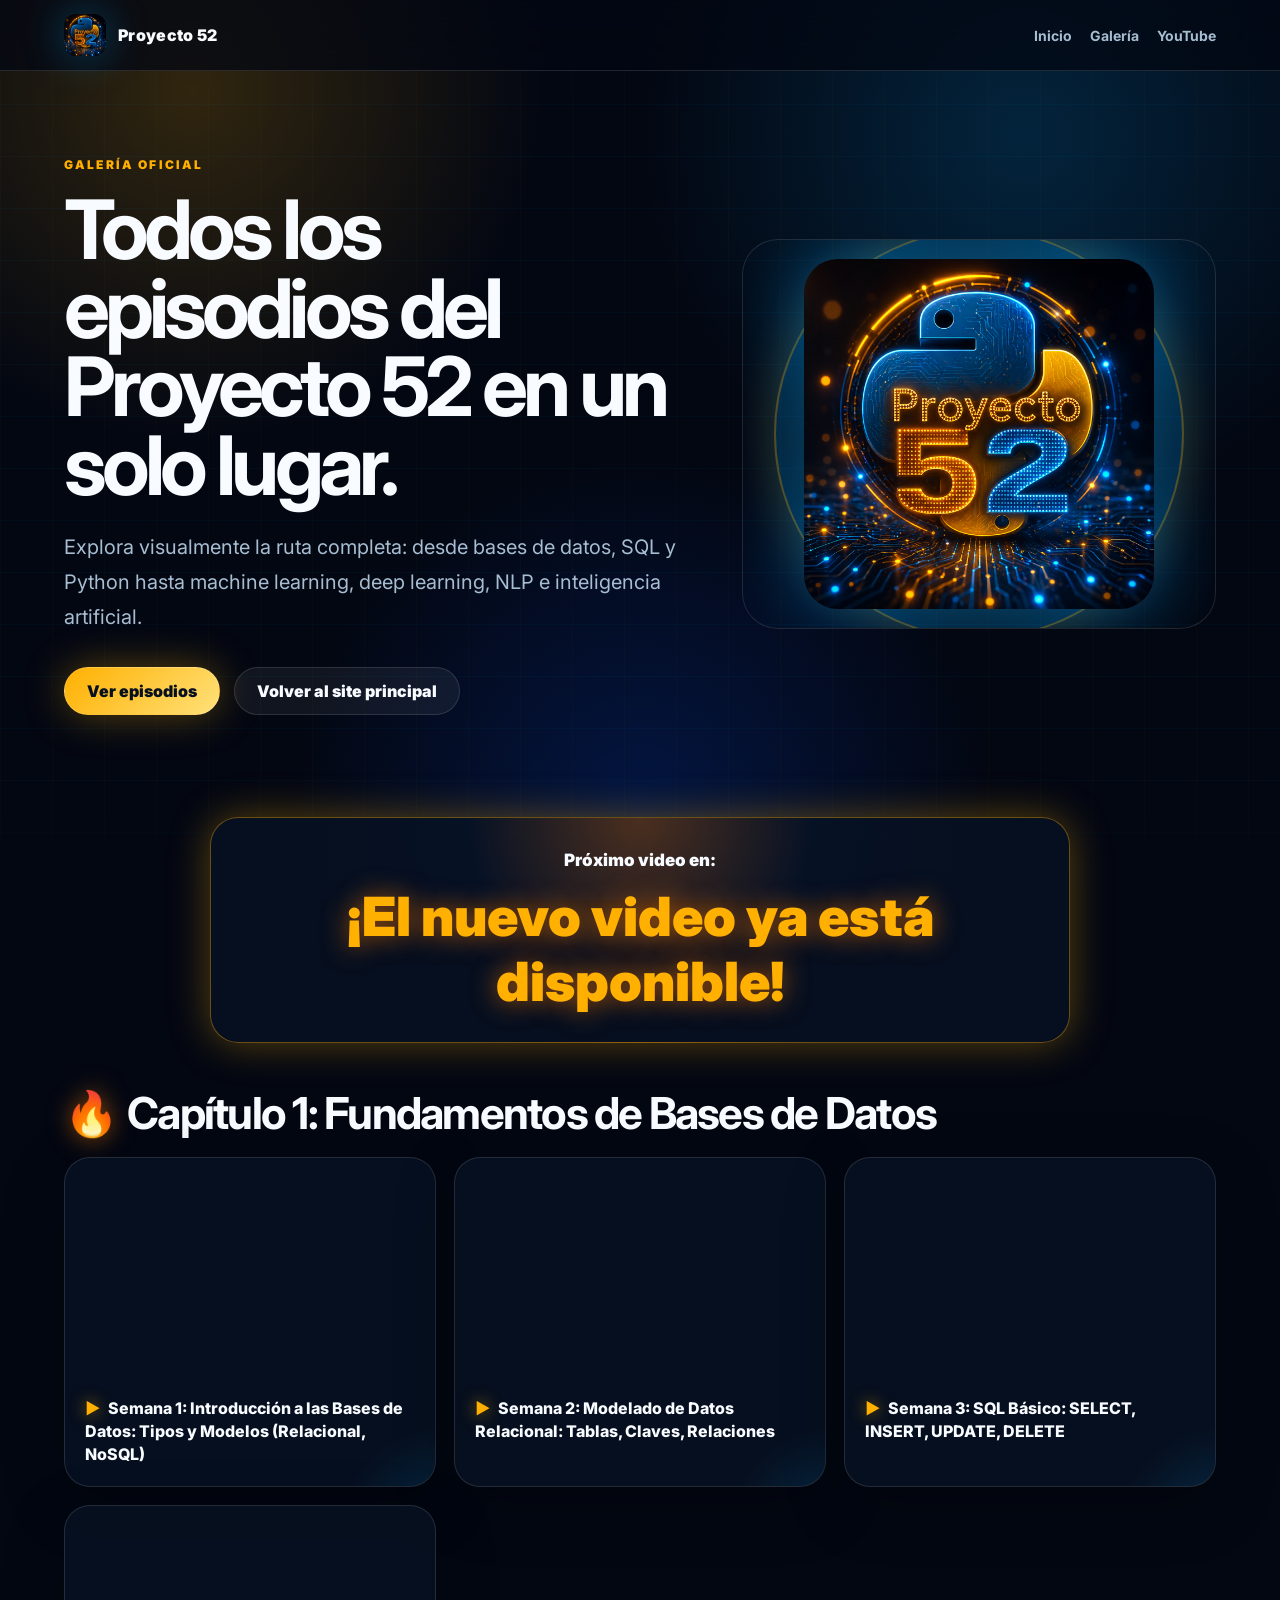
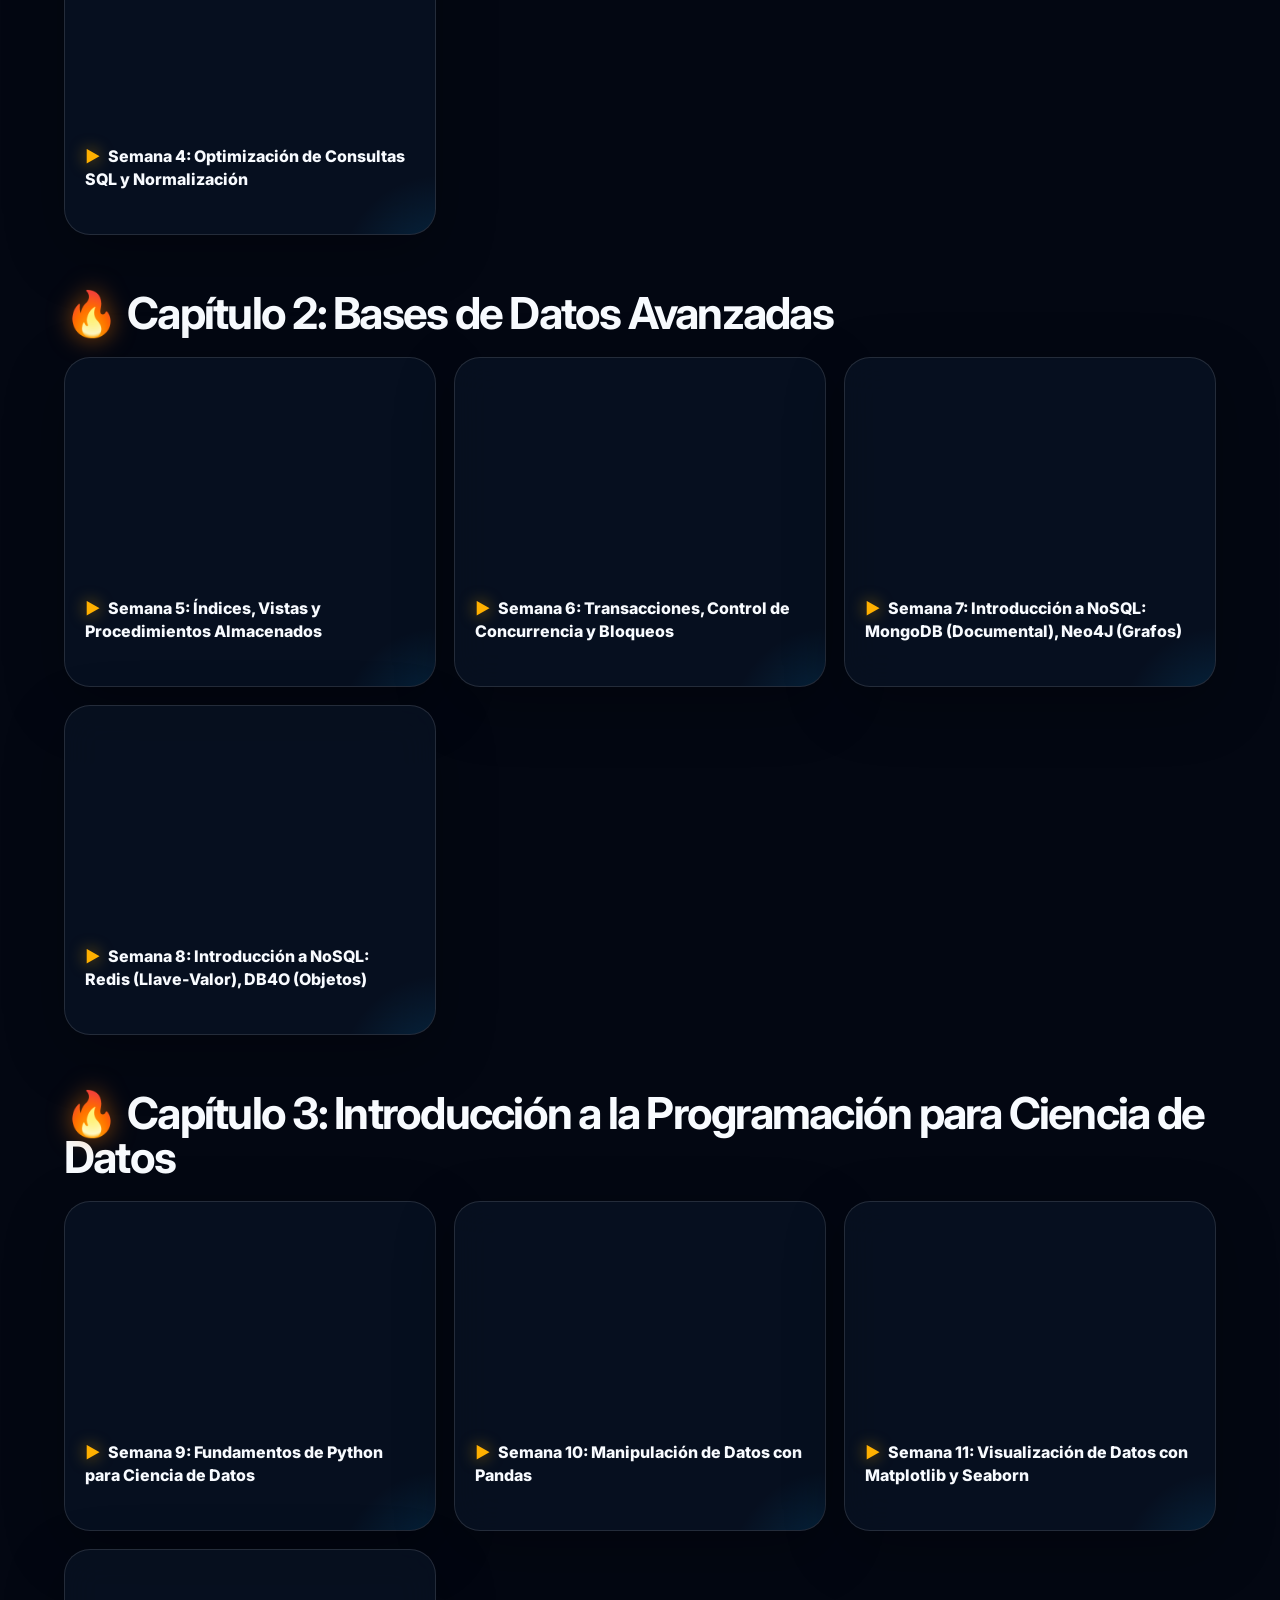
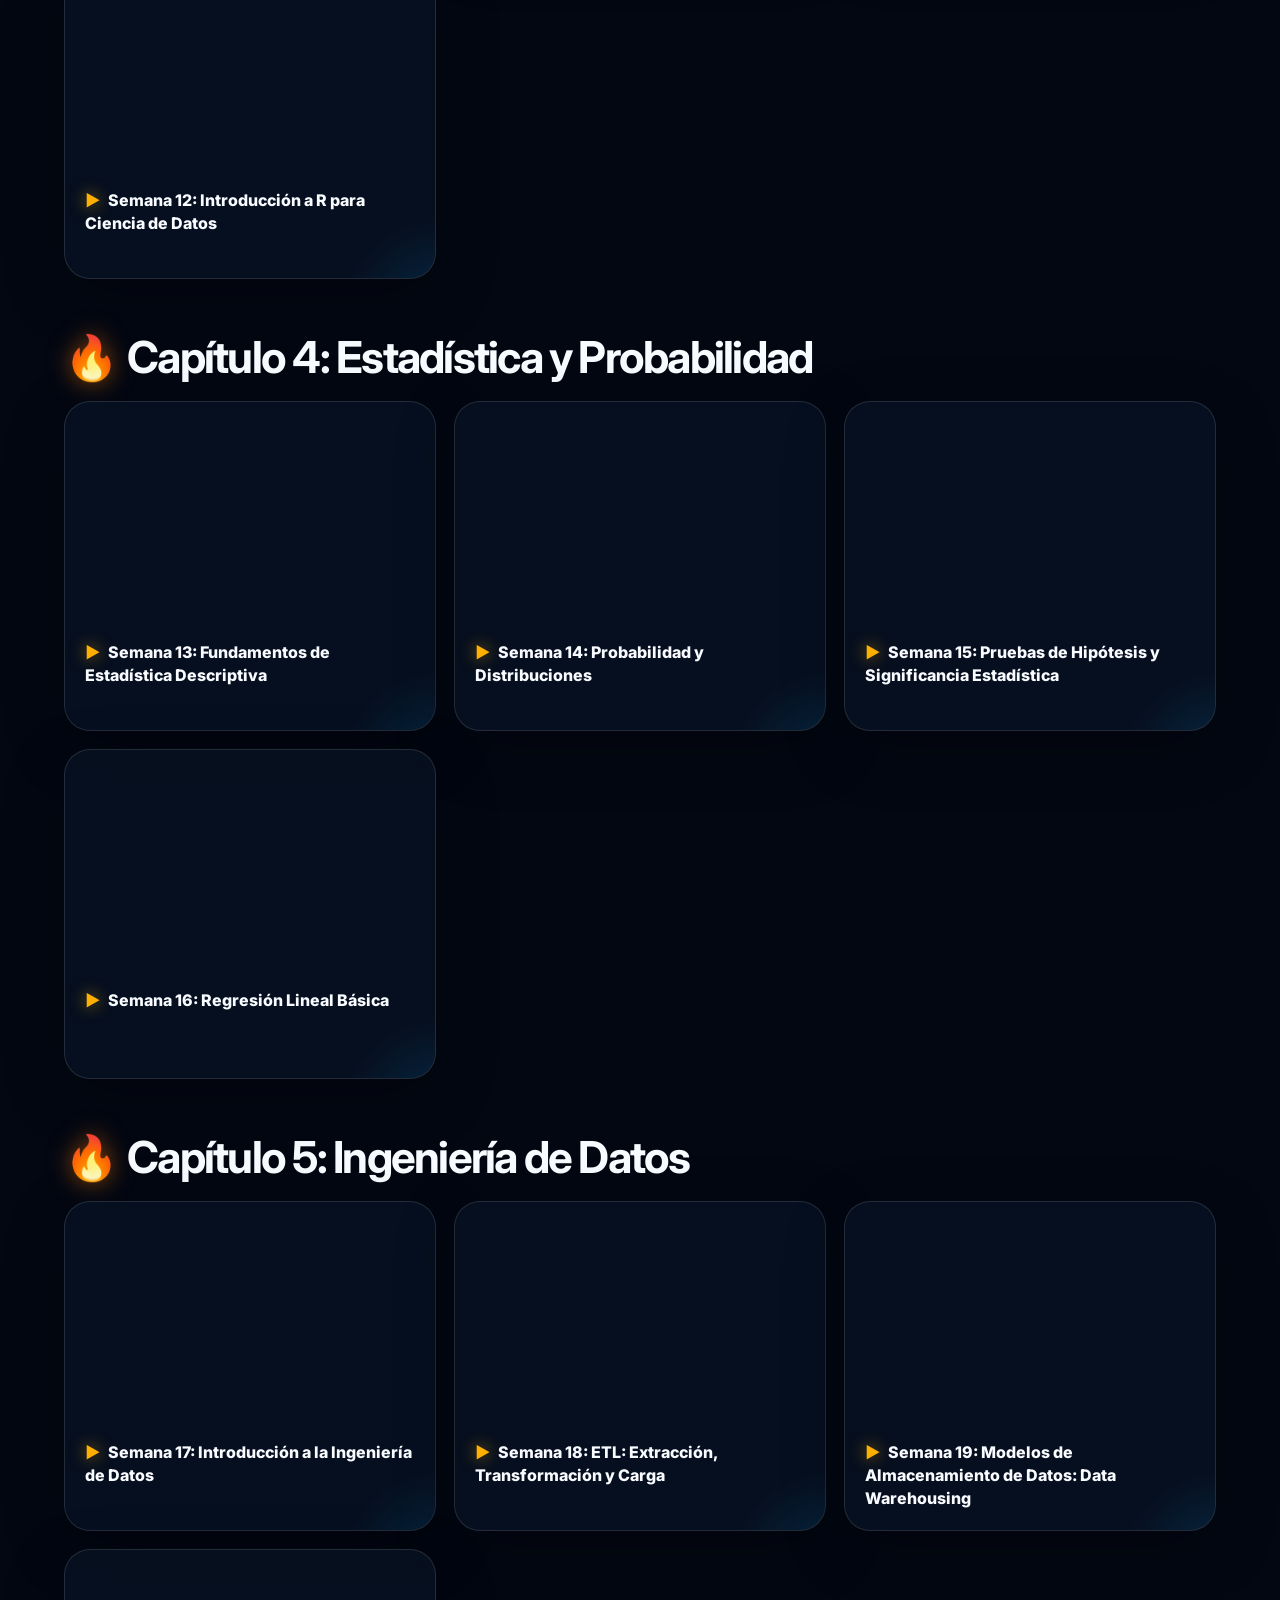
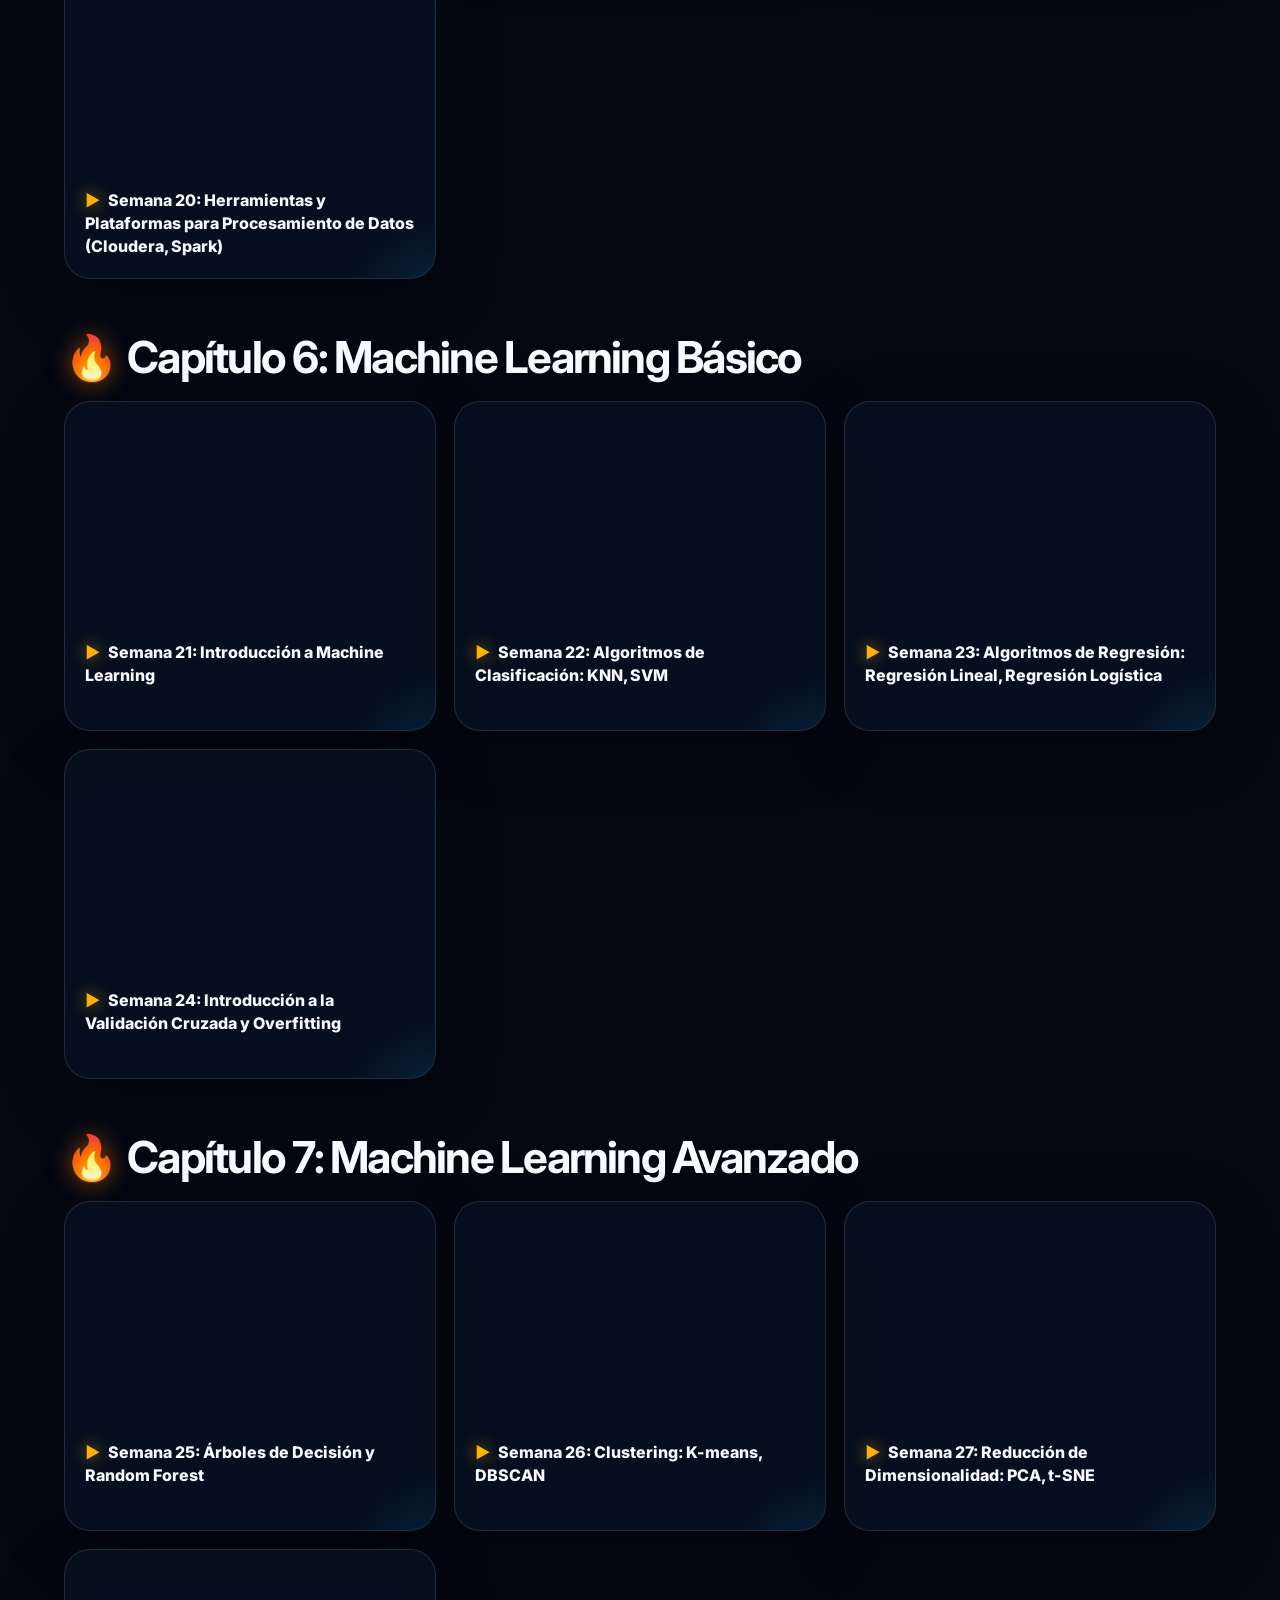
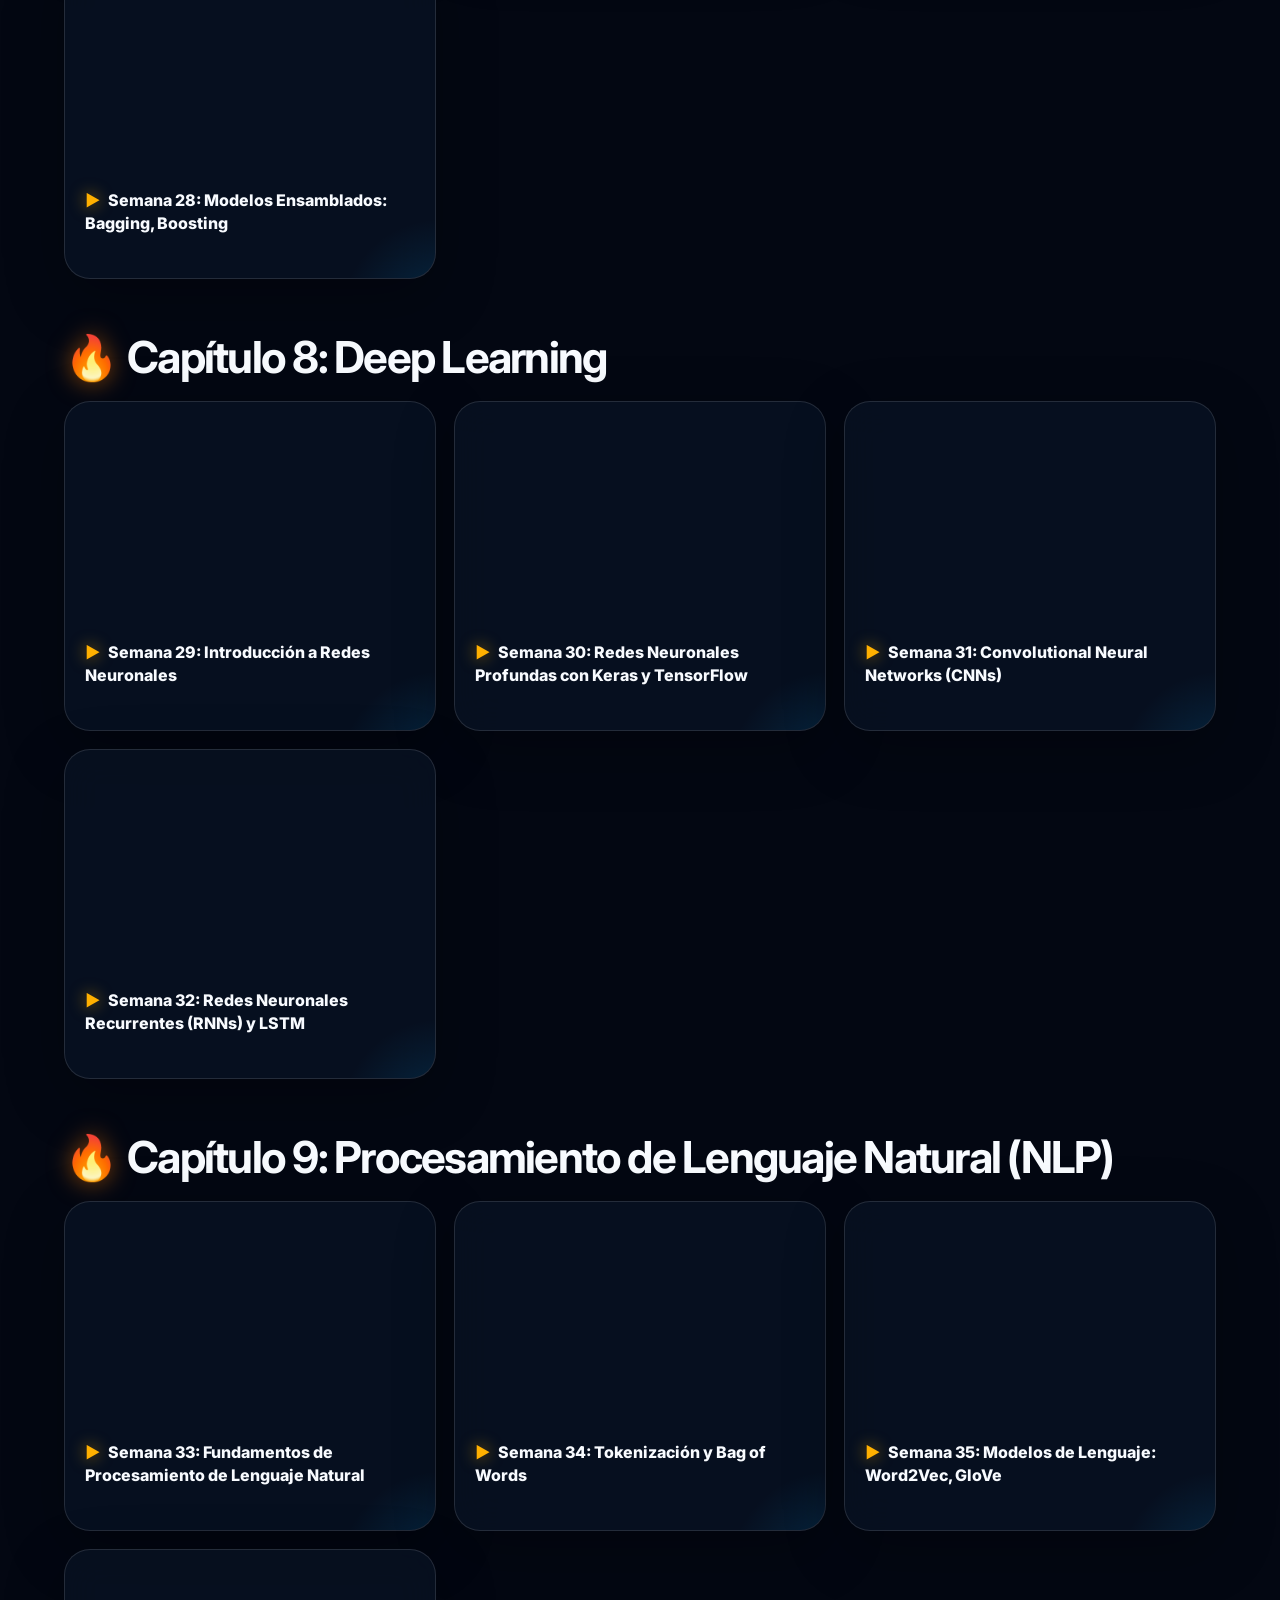
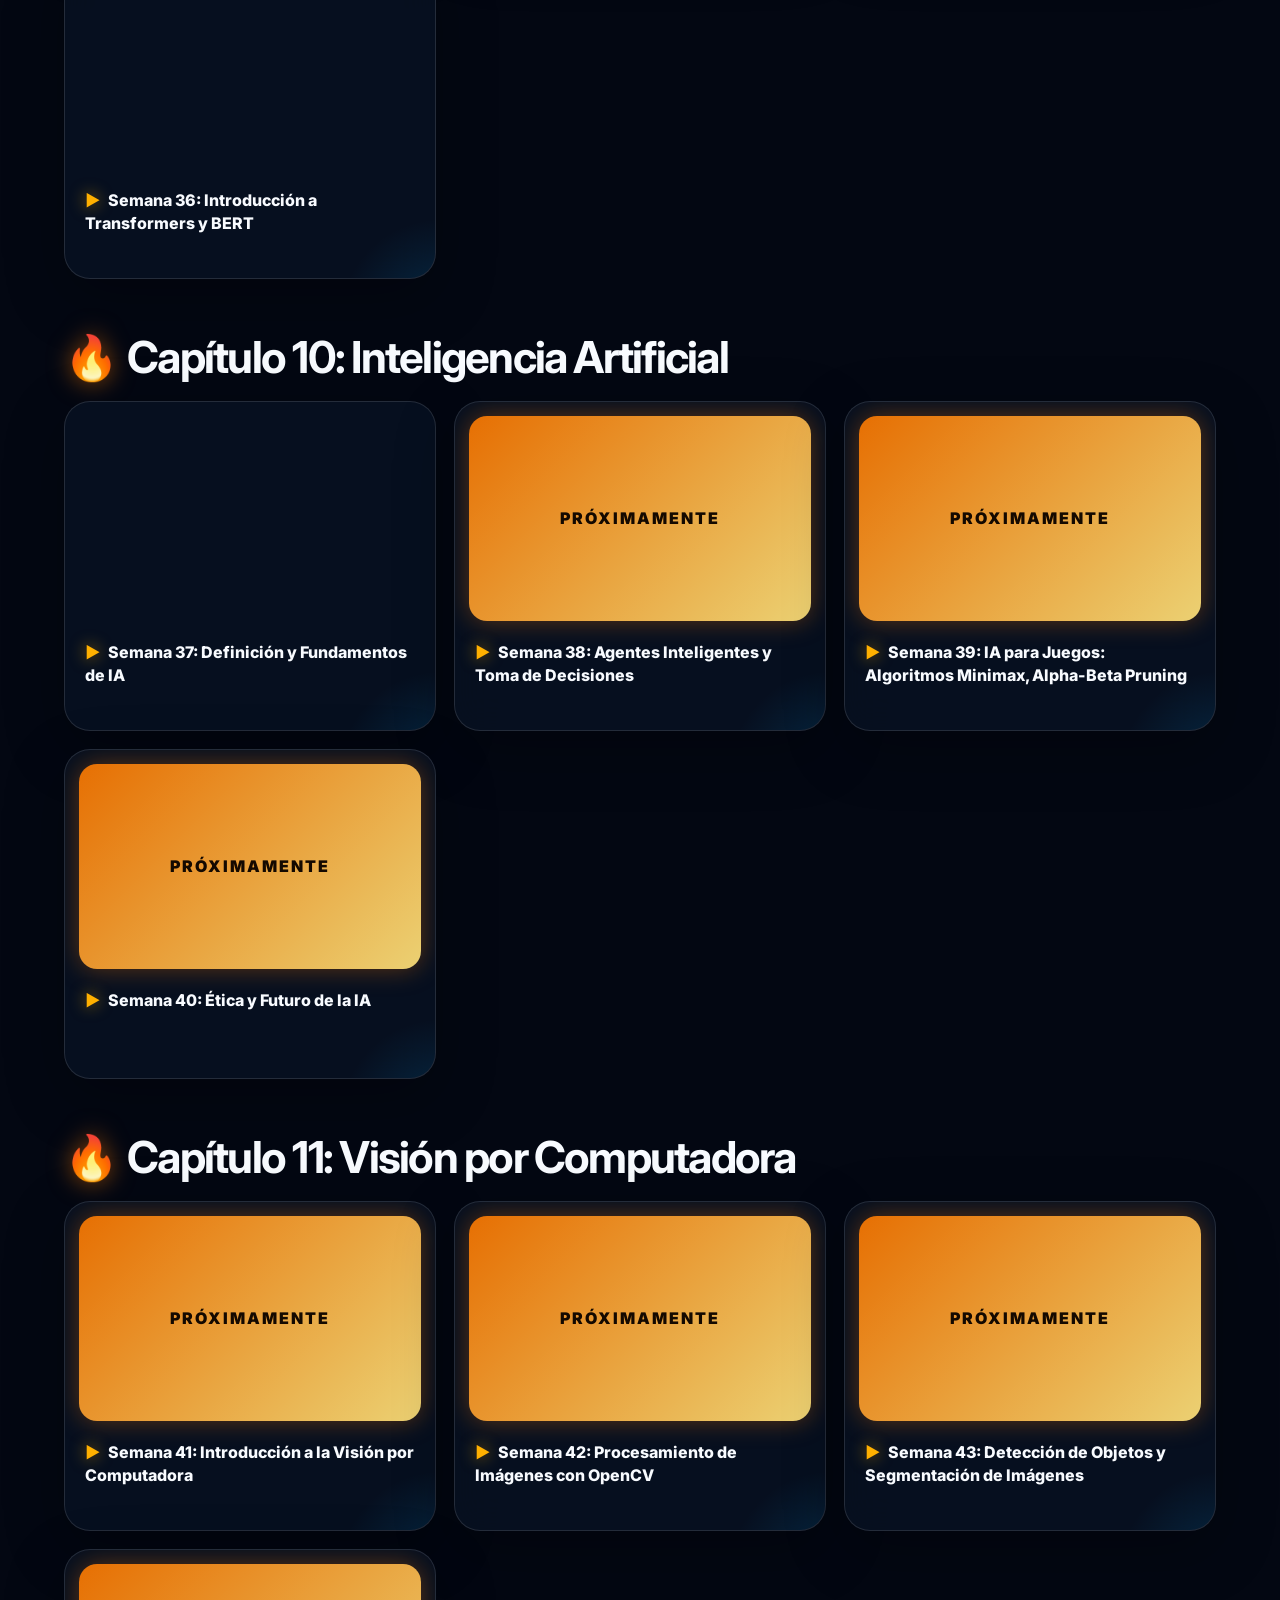
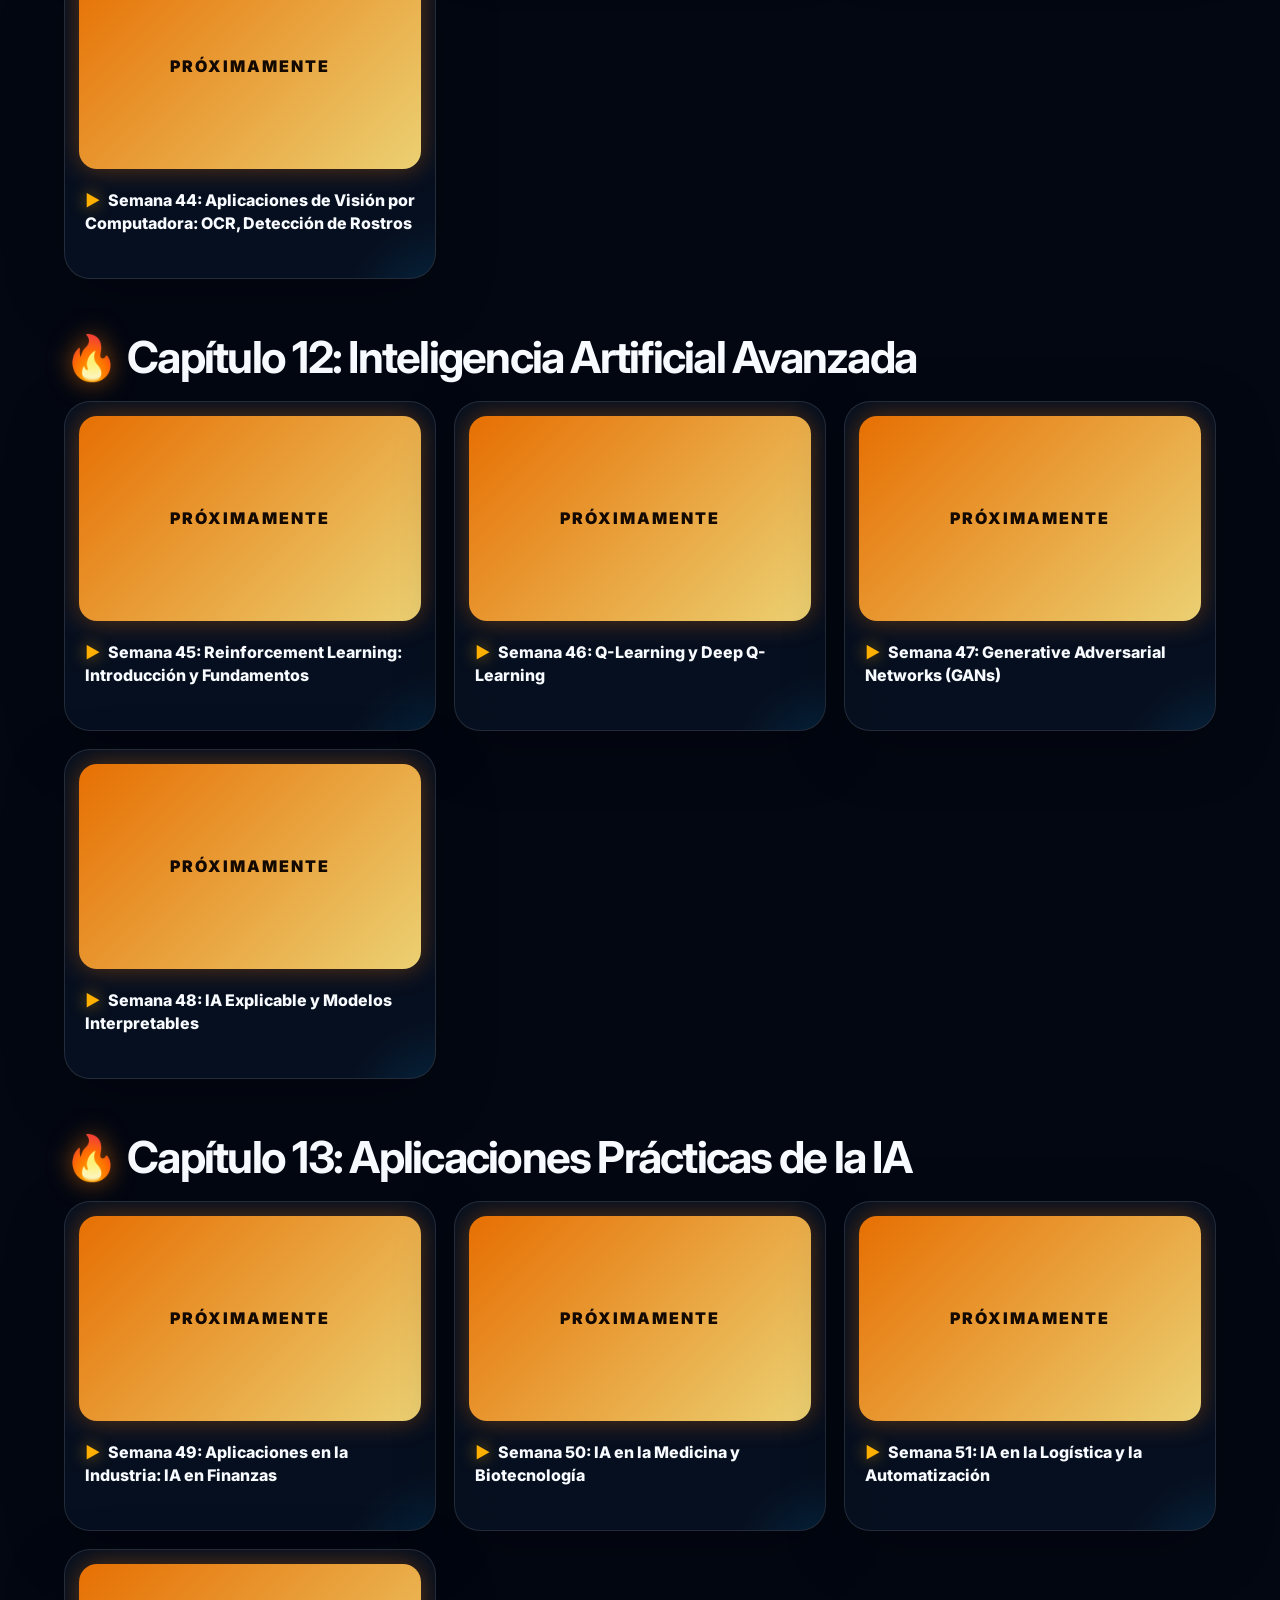
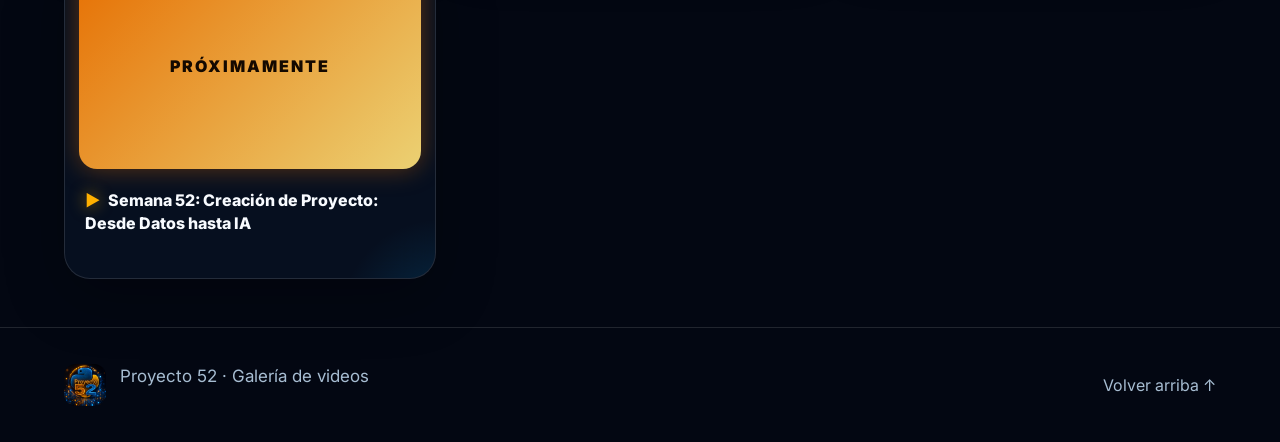
==== galeria/index.html @ 39986d70 "Update index.html" ====
<!DOCTYPE html>
<html lang="es">
<head>
  	<!-- Google tag (gtag.js) -->
	<script async src="https://www.googletagmanager.com/gtag/js?id=G-8ESW1Y53Q6"></script>
	<script>
	  window.dataLayer = window.dataLayer || [];
	  function gtag(){dataLayer.push(arguments);}
	
	  gtag('js', new Date());
	
	  // Page view automático
	  gtag('config', 'G-8ESW1Y53Q6', {
	    send_page_view: true
	  });
	
	  // Evento personalizado al cargar la página
	  window.addEventListener('load', function () {
	    gtag('event', 'site_visit', {
	      event_category: 'engagement',
	      event_label: 'entrada_al_site',
	      page_title: document.title,
	      page_location: window.location.href
	    });
	  });
	</script>
  <meta charset="UTF-8" />
  <meta name="viewport" content="width=device-width, initial-scale=1.0" />
  <title>Proyecto 52 | Galería de Videos</title>
  <meta name="description" content="Galería oficial de episodios del Proyecto 52: una ruta semanal desde bases de datos hasta inteligencia artificial." />
  <link rel="preconnect" href="https://fonts.googleapis.com">
  <link rel="preconnect" href="https://fonts.gstatic.com" crossorigin>
  <link href="https://fonts.googleapis.com/css2?family=Inter:wght@400;500;600;700;800;900&display=swap" rel="stylesheet">
  <style>
    :root {
      --bg: #030712;
      --bg-soft: #07111f;
      --panel: rgba(8, 19, 36, 0.76);
      --panel-strong: rgba(10, 26, 48, 0.92);
      --text: #f8fbff;
      --muted: #a7bdd2;
      --blue: #00a8ff;
      --blue-2: #004dff;
      --orange: #ffb000;
      --orange-2: #ff7a00;
      --border: rgba(255,255,255,0.12);
      --shadow-blue: 0 0 40px rgba(0,168,255,0.35);
      --shadow-orange: 0 0 40px rgba(255,176,0,0.35);
    }
    * { box-sizing: border-box; }
    html { scroll-behavior: smooth; }
    body {
      margin: 0;
      font-family: 'Inter', system-ui, -apple-system, BlinkMacSystemFont, 'Segoe UI', sans-serif;
      color: var(--text);
      background: var(--bg);
      overflow-x: hidden;
    }
    a { color: inherit; text-decoration: none; }
    .site-bg {
      position: fixed;
      inset: 0;
      z-index: -2;
      background:
        radial-gradient(circle at 15% 10%, rgba(255,176,0,0.18), transparent 26%),
        radial-gradient(circle at 80% 15%, rgba(0,168,255,0.18), transparent 30%),
        radial-gradient(circle at 50% 90%, rgba(0,78,255,0.2), transparent 34%),
        #030712;
    }
    .site-bg::after {
      content: '';
      position: absolute;
      inset: 0;
      opacity: .18;
      background-image:
        linear-gradient(rgba(0,168,255,.22) 1px, transparent 1px),
        linear-gradient(90deg, rgba(255,176,0,.15) 1px, transparent 1px);
      background-size: 52px 52px;
      mask-image: linear-gradient(to bottom, transparent, #000 12%, #000 85%, transparent);
    }
    .navbar {
      position: sticky;
      top: 0;
      z-index: 99;
      display: flex;
      align-items: center;
      justify-content: space-between;
      gap: 18px;
      padding: 14px clamp(20px, 5vw, 72px);
      background: rgba(3, 7, 18, .72);
      backdrop-filter: blur(18px);
      border-bottom: 1px solid var(--border);
    }
    .brand { display: flex; align-items: center; gap: 12px; font-weight: 900; letter-spacing: .3px; }
    .brand img { width: 42px; height: 42px; border-radius: 12px; box-shadow: var(--shadow-blue); object-fit: cover; }
    .nav-links { display: flex; flex-wrap: wrap; gap: 18px; color: var(--muted); font-size: 14px; font-weight: 700; }
    .nav-links a:hover { color: var(--orange); }
    .section-pad { padding: 82px clamp(20px, 5vw, 72px); }
    .hero {
      min-height: 74vh;
      display: grid;
      grid-template-columns: 1.15fr .85fr;
      gap: 36px;
      align-items: center;
    }
    .eyebrow { color: var(--orange); text-transform: uppercase; letter-spacing: .18em; font-size: 12px; font-weight: 900; }
    h1, h2, h3, p { margin-top: 0; }
    h1 { font-size: clamp(42px, 7vw, 82px); line-height: .96; letter-spacing: -0.06em; margin: 18px 0 24px; }
    h2 { font-size: clamp(26px, 4vw, 44px); line-height: 1; letter-spacing: -0.04em; margin: 48px clamp(20px,5vw,72px) 22px; }
    h2::before { content: '🔥'; margin-right: 10px; filter: drop-shadow(0 0 12px rgba(255,122,0,.55)); }
    p { color: var(--muted); line-height: 1.75; font-size: 17px; }
    .hero-content > p { max-width: 760px; font-size: 20px; }
    .hero-actions { display: flex; gap: 14px; flex-wrap: wrap; margin-top: 32px; }
    .btn { display: inline-flex; align-items: center; justify-content: center; min-height: 48px; padding: 0 22px; border-radius: 999px; font-weight: 900; border: 1px solid var(--border); }
    .btn.primary { color: #07111f; background: linear-gradient(135deg, var(--orange), #ffe17a); box-shadow: var(--shadow-orange); }
    .btn.secondary { color: var(--text); background: rgba(255,255,255,.06); }
    .hero-card {
      position: relative;
      display: grid;
      place-items: center;
      min-height: 390px;
      border-radius: 36px;
      background: radial-gradient(circle, rgba(0,168,255,.16), rgba(255,176,0,.08), transparent 68%);
      overflow: hidden;
      border: 1px solid var(--border);
    }
    .hero-card::before {
      content:'';
      position:absolute;
      width:86%;
      aspect-ratio:1;
      border-radius:50%;
      border: 2px solid rgba(255,176,0,.35);
      box-shadow: inset 0 0 50px rgba(0,168,255,.24), 0 0 50px rgba(255,176,0,.18);
      animation: spin 16s linear infinite;
    }
    .hero-card img { width: min(78%, 350px); border-radius: 34px; position: relative; z-index: 2; filter: drop-shadow(0 0 38px rgba(0,168,255,.5)); }
    @keyframes spin { to { transform: rotate(360deg); } }
    .descripcion {
      max-width: 1100px;
      margin: -30px auto 34px;
      padding: 28px 32px;
      border: 1px solid var(--border);
      border-radius: 28px;
      background: linear-gradient(90deg, rgba(0,168,255,.16), rgba(255,176,0,.12));
      box-shadow: var(--shadow-blue);
    }
    .descripcion p { margin-bottom: 12px; }
    .contador {
      max-width: 860px;
      margin: 20px auto 44px;
      text-align: center;
      padding: 28px 30px;
      border: 1px solid rgba(255,176,0,.4);
      border-radius: 28px;
      background:
        radial-gradient(circle at 50% 0%, rgba(255,122,0,.28), transparent 36%),
        var(--panel);
      box-shadow: var(--shadow-orange);
    }
    .contador p { margin: 0 0 8px; color: var(--text); font-weight: 900; }
    #countdown { font-size: clamp(30px, 6vw, 54px); font-weight: 900; color: var(--orange); text-shadow: 0 0 26px rgba(255,122,0,.65); }
    .capitulo { padding-bottom: 40px; }
    .mosaico {
      display: grid;
      grid-template-columns: repeat(auto-fit, minmax(290px, 1fr));
      gap: 18px;
      padding: 0 clamp(20px, 5vw, 72px) 8px;
    }
    .video {
      position: relative;
      min-height: 330px;
      padding: 14px;
      border: 1px solid var(--border);
      border-radius: 26px;
      background: var(--panel);
      backdrop-filter: blur(18px);
      box-shadow: 0 18px 60px rgba(0,0,0,.28);
      overflow: hidden;
      transition: transform .25s ease, border-color .25s ease, box-shadow .25s ease;
    }
    .video:hover { transform: translateY(-5px); border-color: rgba(255,176,0,.5); box-shadow: 0 0 32px rgba(0,168,255,.18), 0 18px 60px rgba(0,0,0,.32); }
    .video::after {
      content:'';
      position:absolute;
      inset:auto -30% -45% auto;
      width:210px;
      aspect-ratio:1;
      border-radius:50%;
      background: radial-gradient(circle, rgba(0,168,255,.18), transparent 68%);
      pointer-events: none;
    }
    .video iframe {
      width: 100%;
      height: 205px;
      border: none;
      border-radius: 18px;
      filter: grayscale(100%) brightness(.65);
      position: relative;
      z-index: 1;
    }
    .video.habilitado iframe { filter: none; }
    .video-title {
      margin: 16px 6px 4px;
      font-size: 1rem;
      font-weight: 800;
      line-height: 1.45;
      color: var(--text);
      position: relative;
      z-index: 1;
    }
    .video-title::before {
      content: '▶';
      color: var(--orange);
      margin-right: 8px;
      text-shadow: 0 0 16px rgba(255,176,0,.65);
    }
    .overlay {
      position: absolute;
      inset: 14px 14px auto 14px;
      height: 205px;
      border-radius: 18px;
      display: flex;
      align-items: center;
      justify-content: center;
      color: #140900;
      font-size: 1rem;
      font-weight: 900;
      letter-spacing: .12em;
      text-transform: uppercase;
      background: linear-gradient(135deg, rgba(255,122,0,.9), rgba(255,225,122,.92));
      z-index: 3;
      box-shadow: 0 0 26px rgba(255,122,0,.35);
    }
    .social-links {
      max-width: 760px;
      margin: 30px auto 70px;
      display: flex;
      justify-content: center;
      gap: 16px;
      flex-wrap: wrap;
      padding: 22px;
      border: 1px solid var(--border);
      border-radius: 28px;
      background: var(--panel);
    }
    .social-links a {
      width: 54px;
      height: 54px;
      display: grid;
      place-items: center;
      border-radius: 18px;
      background: rgba(255,255,255,.08);
      border: 1px solid rgba(255,255,255,.14);
      transition: transform .25s ease, background .25s ease;
    }
    .social-links a:hover { transform: translateY(-4px); background: rgba(255,176,0,.16); }
    .social-links img { width: 30px; height: 30px; object-fit: contain; filter: drop-shadow(0 0 10px rgba(255,255,255,.18)); }
    .footer {
      display: flex;
      justify-content: space-between;
      align-items: center;
      gap: 20px;
      padding: 34px clamp(20px, 5vw, 72px);
      border-top: 1px solid var(--border);
      color: var(--muted);
    }
    .footer div { display: flex; align-items: center; gap: 14px; }
    .footer img { width: 42px; height: 42px; border-radius: 12px; object-fit: cover; }
    @media (max-width: 900px) {
      .hero { grid-template-columns: 1fr; min-height: auto; }
      .hero-card { min-height: 300px; }
      .nav-links { justify-content: flex-end; }
    }
    @media (max-width: 640px) {
      h1 { font-size: 42px; }
      h2 { margin-left: 20px; margin-right: 20px; }
      .mosaico { grid-template-columns: 1fr; }
      .footer { flex-direction: column; align-items: flex-start; }
    }
  </style>
</head>
<body>
  <div class="site-bg"></div>

  <header class="navbar">
    <a href="../" class="brand">
      <img src="../logo-proyecto52.png" alt="Logo Proyecto 52" />
      <span>Proyecto 52</span>
    </a>
    <nav class="nav-links">
      <a href="../">Inicio</a>
      <a href="#galeria">Galería</a>
      <a href="https://www.youtube.com/@proyecto52" target="_blank" rel="noopener">YouTube</a>
    </nav>
  </header>

  <main id="galeria">
    <section class="hero section-pad">
      <div class="hero-content">
        <span class="eyebrow">Galería oficial</span>
        <h1>Todos los episodios del Proyecto 52 en un solo lugar.</h1>
        <p>Explora visualmente la ruta completa: desde bases de datos, SQL y Python hasta machine learning, deep learning, NLP e inteligencia artificial.</p>
        <div class="hero-actions">
          <a class="btn primary" href="#capitulos">Ver episodios</a>
          <a class="btn secondary" href="../">Volver al site principal</a>
        </div>
      </div>
      <div class="hero-card">
        <img src="../logo-proyecto52.png" alt="Proyecto 52" />
      </div>
    </section>

    <section class="contador" aria-label="Contador del próximo episodio">
      <p>Próximo video en:</p>
      <div id="countdown">Cargando...</div>
    </section>

    <div id="capitulos"></div>
    <div class="capitulo">
        <h2>Capítulo 1: Fundamentos de Bases de Datos</h2>
        <div class="mosaico">
            <div class="video habilitado">
                <iframe src="https://www.youtube.com/embed/8E3lHhg3xOQ" allowfullscreen></iframe>
                <p class="video-title">Semana 1: Introducción a las Bases de Datos: Tipos y Modelos (Relacional, NoSQL)</p>
            </div>
            <div class="video habilitado">
                <iframe src="https://www.youtube.com/embed/xlvM_KSeIdc" allowfullscreen></iframe>
                <p class="video-title">Semana 2: Modelado de Datos Relacional: Tablas, Claves, Relaciones</p>
            </div>
            <div class="video habilitado">
                <iframe src="https://www.youtube.com/embed/YAAKahrZFo8" allowfullscreen></iframe>
                <p class="video-title">Semana 3: SQL Básico: SELECT, INSERT, UPDATE, DELETE</p>
            </div>
            <div class="video habilitado">
                <iframe src="https://www.youtube.com/embed/XXjWrtJP82A" allowfullscreen></iframe>
                <p class="video-title">Semana 4: Optimización de Consultas SQL y Normalización</p>
            </div>
        </div>

        <h2>Capítulo 2: Bases de Datos Avanzadas</h2>
        <div class="mosaico">
            <div class="video habilitado">
                <iframe src="https://www.youtube.com/embed/YyWAdLfeaLI" allowfullscreen></iframe>
                <p class="video-title">Semana 5: Índices, Vistas y Procedimientos Almacenados</p>
            </div>
            <div class="video habilitado">
                <iframe src="https://www.youtube.com/embed/tdPNNWi57zk" allowfullscreen></iframe>
                <p class="video-title">Semana 6: Transacciones, Control de Concurrencia y Bloqueos</p>
            </div>
            <div class="video habilitado">
                <iframe src="https://www.youtube.com/embed/sD8xBAubyYQ" allowfullscreen></iframe>
                <p class="video-title">Semana 7: Introducción a NoSQL: MongoDB (Documental), Neo4J (Grafos) </p>
            </div>
            <div class="video habilitado">
                <iframe src="https://www.youtube.com/embed/GG_G1K8yVs4" allowfullscreen></iframe>
                <p class="video-title">Semana 8: Introducción a NoSQL: Redis (Llave-Valor), DB4O (Objetos)</p>
            </div>
        </div>

        <h2>Capítulo 3: Introducción a la Programación para Ciencia de Datos</h2>
        <div class="mosaico">
            <div class="video habilitado">
                <iframe src="https://www.youtube.com/embed/QqqFTQq2M1I" allowfullscreen></iframe>
                <p class="video-title">Semana 9: Fundamentos de Python para Ciencia de Datos</p>
            </div>
            <div class="video habilitado">
                <iframe src="https://www.youtube.com/embed/eeCV8BQAFq0" allowfullscreen></iframe>
                <p class="video-title">Semana 10: Manipulación de Datos con Pandas</p>
            </div>
            <div class="video habilitado">
                <iframe src="https://www.youtube.com/embed/hl4RCYHb4aY" allowfullscreen></iframe>
                <p class="video-title">Semana 11: Visualización de Datos con Matplotlib y Seaborn</p>
            </div>
            <div class="video habilitado">
                <iframe src="https://www.youtube.com/embed/pOvNlvrp-YY" allowfullscreen></iframe>
                <p class="video-title">Semana 12: Introducción a R para Ciencia de Datos</p>
            </div>
        </div>

        <h2>Capítulo 4: Estadística y Probabilidad</h2>
        <div class="mosaico">
            <div class="video habilitado">
                <iframe src="https://www.youtube.com/embed/AJEnlETiVcg" allowfullscreen></iframe>
                <p class="video-title">Semana 13: Fundamentos de Estadística Descriptiva</p>
            </div>
            <div class="video habilitado">
                <iframe src="https://www.youtube.com/embed/HRX1PCufa0I" allowfullscreen></iframe>
                <p class="video-title">Semana 14: Probabilidad y Distribuciones</p>
            </div>
            <div class="video habilitado">
                <iframe src="https://www.youtube.com/embed/TA5h0sctYdA" allowfullscreen></iframe>
                <p class="video-title">Semana 15: Pruebas de Hipótesis y Significancia Estadística</p>
            </div>
            <div class="video habilitado">
                <iframe src="https://www.youtube.com/embed/x5bSe-Rzh00" allowfullscreen></iframe>
                <p class="video-title">Semana 16: Regresión Lineal Básica</p>
            </div>
        </div>

        <h2>Capítulo 5: Ingeniería de Datos</h2>
        <div class="mosaico">
            <div class="video habilitado">
                <iframe src="https://www.youtube.com/embed/za6O9YoFiE8" allowfullscreen></iframe>
                <p class="video-title">Semana 17: Introducción a la Ingeniería de Datos</p>
            </div>
            <div class="video habilitado">
                <iframe src="https://www.youtube.com/embed/mDQ_gS5ZS7Y" allowfullscreen></iframe>
                <p class="video-title">Semana 18: ETL: Extracción, Transformación y Carga</p>
            </div>
            <div class="video habilitado">
                <iframe src="https://www.youtube.com/embed/qI2abwyOGGQ" allowfullscreen></iframe>
                <p class="video-title">Semana 19: Modelos de Almacenamiento de Datos: Data Warehousing</p>
            </div>
            <div class="video habilitado">
                <iframe src="https://www.youtube.com/embed/Eb2gJ2Rqyh4" allowfullscreen></iframe>
                <p class="video-title">Semana 20: Herramientas y Plataformas para Procesamiento de Datos (Cloudera, Spark)</p>
            </div>
        </div>

        <h2>Capítulo 6: Machine Learning Básico</h2>
        <div class="mosaico">
            <div class="video habilitado">
                <iframe src="https://www.youtube.com/embed/zogoiaPpGqw" allowfullscreen></iframe>
                <p class="video-title">Semana 21: Introducción a Machine Learning</p>
            </div>
            <div class="video habilitado">
                <iframe src="https://www.youtube.com/embed/HiukRJnYC7o" allowfullscreen></iframe>
                <p class="video-title">Semana 22: Algoritmos de Clasificación: KNN, SVM</p>
            </div>
            <div class="video habilitado">
                <iframe src="https://www.youtube.com/embed/fPF-q_Hgevk" allowfullscreen></iframe>
                <p class="video-title">Semana 23: Algoritmos de Regresión: Regresión Lineal, Regresión Logística</p>
            </div>
            <div class="video habilitado">
                <iframe src="https://www.youtube.com/embed/X38BT0hIZmo" allowfullscreen></iframe>
                <p class="video-title">Semana 24: Introducción a la Validación Cruzada y Overfitting</p>
            </div>
        </div>

        <h2>Capítulo 7: Machine Learning Avanzado</h2>
        <div class="mosaico">
            <div class="video habilitado">
                <iframe src="https://www.youtube.com/embed/JfMOt_kTc8g" allowfullscreen></iframe>
                <p class="video-title">Semana 25: Árboles de Decisión y Random Forest</p>
            </div>
            <div class="video habilitado">
                <iframe src="https://www.youtube.com/embed/W3tb1wWd7nw" allowfullscreen></iframe>
                <p class="video-title">Semana 26: Clustering: K-means, DBSCAN</p>
            </div>
            <div class="video habilitado">
                <iframe src="https://www.youtube.com/embed/ONcS9s3onb4" allowfullscreen></iframe>
                <p class="video-title">Semana 27: Reducción de Dimensionalidad: PCA, t-SNE</p>
            </div>
            <div class="video habilitado">
                <iframe src="https://www.youtube.com/embed/d5p-qNIB04c" allowfullscreen></iframe>
                <p class="video-title">Semana 28: Modelos Ensamblados: Bagging, Boosting</p>
            </div>
        </div>

        <h2>Capítulo 8: Deep Learning</h2>
        <div class="mosaico">
            <div class="video habilitado">
                <iframe src="https://www.youtube.com/embed/iiEXf-XxQvo" allowfullscreen></iframe>
                <p class="video-title">Semana 29: Introducción a Redes Neuronales</p>
            </div>
            <div class="video habilitado">
                <iframe src="https://www.youtube.com/embed/WQ-UdEYPjd8" allowfullscreen></iframe>
                <p class="video-title">Semana 30: Redes Neuronales Profundas con Keras y TensorFlow</p>
            </div>
            <div class="video habilitado">
                <iframe src="https://www.youtube.com/embed/emJZrkeqgUQ" allowfullscreen></iframe>
                <p class="video-title">Semana 31: Convolutional Neural Networks (CNNs)</p>
            </div>
            <div class="video habilitado">
                <iframe src="https://www.youtube.com/embed/OOCv74BMijk" allowfullscreen></iframe>
                <p class="video-title">Semana 32: Redes Neuronales Recurrentes (RNNs) y LSTM</p>
            </div>
        </div>

        <h2>Capítulo 9: Procesamiento de Lenguaje Natural (NLP)</h2>
        <div class="mosaico">
            <div class="video habilitado">
                <iframe src="https://www.youtube.com/embed/X5KImcsxrCY" allowfullscreen></iframe>
                <p class="video-title">Semana 33: Fundamentos de Procesamiento de Lenguaje Natural</p>
            </div>
            <div class="video habilitado">
                <iframe src="https://www.youtube.com/embed/TIgDj-ddZ1Y" allowfullscreen></iframe>
                <p class="video-title">Semana 34: Tokenización y Bag of Words</p>
            </div>
            <div class="video habilitado">
                <iframe src="https://www.youtube.com/embed/Von-R2uDJSQ" allowfullscreen></iframe>
                <p class="video-title">Semana 35: Modelos de Lenguaje: Word2Vec, GloVe</p>
            </div>
            <div class="video habilitado">
                <iframe src="https://www.youtube.com/embed/IgQvc5XMUk8" allowfullscreen></iframe>
                <p class="video-title">Semana 36: Introducción a Transformers y BERT</p>
            </div>
        </div>

        <h2>Capítulo 10: Inteligencia Artificial</h2>
        <div class="mosaico">
            <div class="video habilitado">
                <iframe src="https://www.youtube.com/embed/Qn4OwmDB4OA" allowfullscreen></iframe>
                <p class="video-title">Semana 37: Definición y Fundamentos de IA</p>
            </div>
            <div class="video">
                <iframe src="https://www.youtube.com/embed/VIDEO_ID1" allowfullscreen></iframe>
                <div class="overlay">Próximamente</div>
                <p class="video-title">Semana 38: Agentes Inteligentes y Toma de Decisiones</p>
            </div>
            <div class="video">
                <iframe src="https://www.youtube.com/embed/VIDEO_ID1" allowfullscreen></iframe>
                <div class="overlay">Próximamente</div>
                <p class="video-title">Semana 39: IA para Juegos: Algoritmos Minimax, Alpha-Beta Pruning</p>
            </div>
            <div class="video">
                <iframe src="https://www.youtube.com/embed/VIDEO_ID2" allowfullscreen></iframe>
                <div class="overlay">Próximamente</div>
                <p class="video-title">Semana 40: Ética y Futuro de la IA</p>
            </div>
        </div>

        <h2>Capítulo 11: Visión por Computadora</h2>
        <div class="mosaico">
            <div class="video">
                <iframe src="https://www.youtube.com/embed/VIDEO_ID1" allowfullscreen></iframe>
                <div class="overlay">Próximamente</div>
                <p class="video-title">Semana 41: Introducción a la Visión por Computadora</p>
            </div>
            <div class="video">
                <iframe src="https://www.youtube.com/embed/VIDEO_ID1" allowfullscreen></iframe>
                <div class="overlay">Próximamente</div>
                <p class="video-title">Semana 42: Procesamiento de Imágenes con OpenCV</p>
            </div>
            <div class="video">
                <iframe src="https://www.youtube.com/embed/VIDEO_ID1" allowfullscreen></iframe>
                <div class="overlay">Próximamente</div>
                <p class="video-title">Semana 43: Detección de Objetos y Segmentación de Imágenes</p>
            </div>
            <div class="video">
                <iframe src="https://www.youtube.com/embed/VIDEO_ID2" allowfullscreen></iframe>
                <div class="overlay">Próximamente</div>
                <p class="video-title">Semana 44: Aplicaciones de Visión por Computadora: OCR, Detección de Rostros</p>
            </div>
        </div>

        <h2>Capítulo 12: Inteligencia Artificial Avanzada</h2>
        <div class="mosaico">
            <div class="video">
                <iframe src="https://www.youtube.com/embed/VIDEO_ID1" allowfullscreen></iframe>
                <div class="overlay">Próximamente</div>
                <p class="video-title">Semana 45: Reinforcement Learning: Introducción y Fundamentos</p>
            </div>
            <div class="video">
                <iframe src="https://www.youtube.com/embed/VIDEO_ID1" allowfullscreen></iframe>
                <div class="overlay">Próximamente</div>
                <p class="video-title">Semana 46: Q-Learning y Deep Q-Learning</p>
            </div>
            <div class="video">
                <iframe src="https://www.youtube.com/embed/VIDEO_ID1" allowfullscreen></iframe>
                <div class="overlay">Próximamente</div>
                <p class="video-title">Semana 47: Generative Adversarial Networks (GANs)</p>
            </div>
            <div class="video">
                <iframe src="https://www.youtube.com/embed/VIDEO_ID2" allowfullscreen></iframe>
                <div class="overlay">Próximamente</div>
                <p class="video-title">Semana 48: IA Explicable y Modelos Interpretables</p>
            </div>
        </div>

        <h2>Capítulo 13: Aplicaciones Prácticas de la IA</h2>
        <div class="mosaico">
            <div class="video">
                <iframe src="https://www.youtube.com/embed/VIDEO_ID1" allowfullscreen></iframe>
                <div class="overlay">Próximamente</div>
                <p class="video-title">Semana 49: Aplicaciones en la Industria: IA en Finanzas</p>
            </div>
            <div class="video">
                <iframe src="https://www.youtube.com/embed/VIDEO_ID1" allowfullscreen></iframe>
                <div class="overlay">Próximamente</div>
                <p class="video-title">Semana 50: IA en la Medicina y Biotecnología</p>
            </div>
            <div class="video">
                <iframe src="https://www.youtube.com/embed/VIDEO_ID1" allowfullscreen></iframe>
                <div class="overlay">Próximamente</div>
                <p class="video-title">Semana 51: IA en la Logística y la Automatización</p>
            </div>
            <div class="video">
                <iframe src="https://www.youtube.com/embed/VIDEO_ID2" allowfullscreen></iframe>
                <div class="overlay">Próximamente</div>
                <p class="video-title">Semana 52: Creación de Proyecto: Desde Datos hasta IA </p>
            </div>
        </div>

        
    </div>


  </main>

  <footer class="footer">
    <div>
      <img src="../logo-proyecto52.png" alt="Proyecto 52" />
      <p>Proyecto 52 · Galería de videos</p>
    </div>
    <a href="#galeria">Volver arriba ↑</a>
  </footer>

  <script>
    // Edita esta fecha según el próximo episodio.
    var countdownDate = new Date("Jun 28, 2026 11:00:00").getTime();

    var x = setInterval(function() {
      var now = new Date().getTime();
      var distance = countdownDate - now;

      var days = Math.floor(distance / (1000 * 60 * 60 * 24));
      var hours = Math.floor((distance % (1000 * 60 * 60 * 24)) / (1000 * 60 * 60));
      var minutes = Math.floor((distance % (1000 * 60 * 60)) / (1000 * 60));
      var seconds = Math.floor((distance % (1000 * 60)) / 1000);

      document.getElementById("countdown").innerHTML = days + "d " + hours + "h " + minutes + "m " + seconds + "s ";

      if (distance < 0) {
        clearInterval(x);
        document.getElementById("countdown").innerHTML = "¡El nuevo video ya está disponible!";
      }
    }, 1000);
  </script>
</body>
</html>
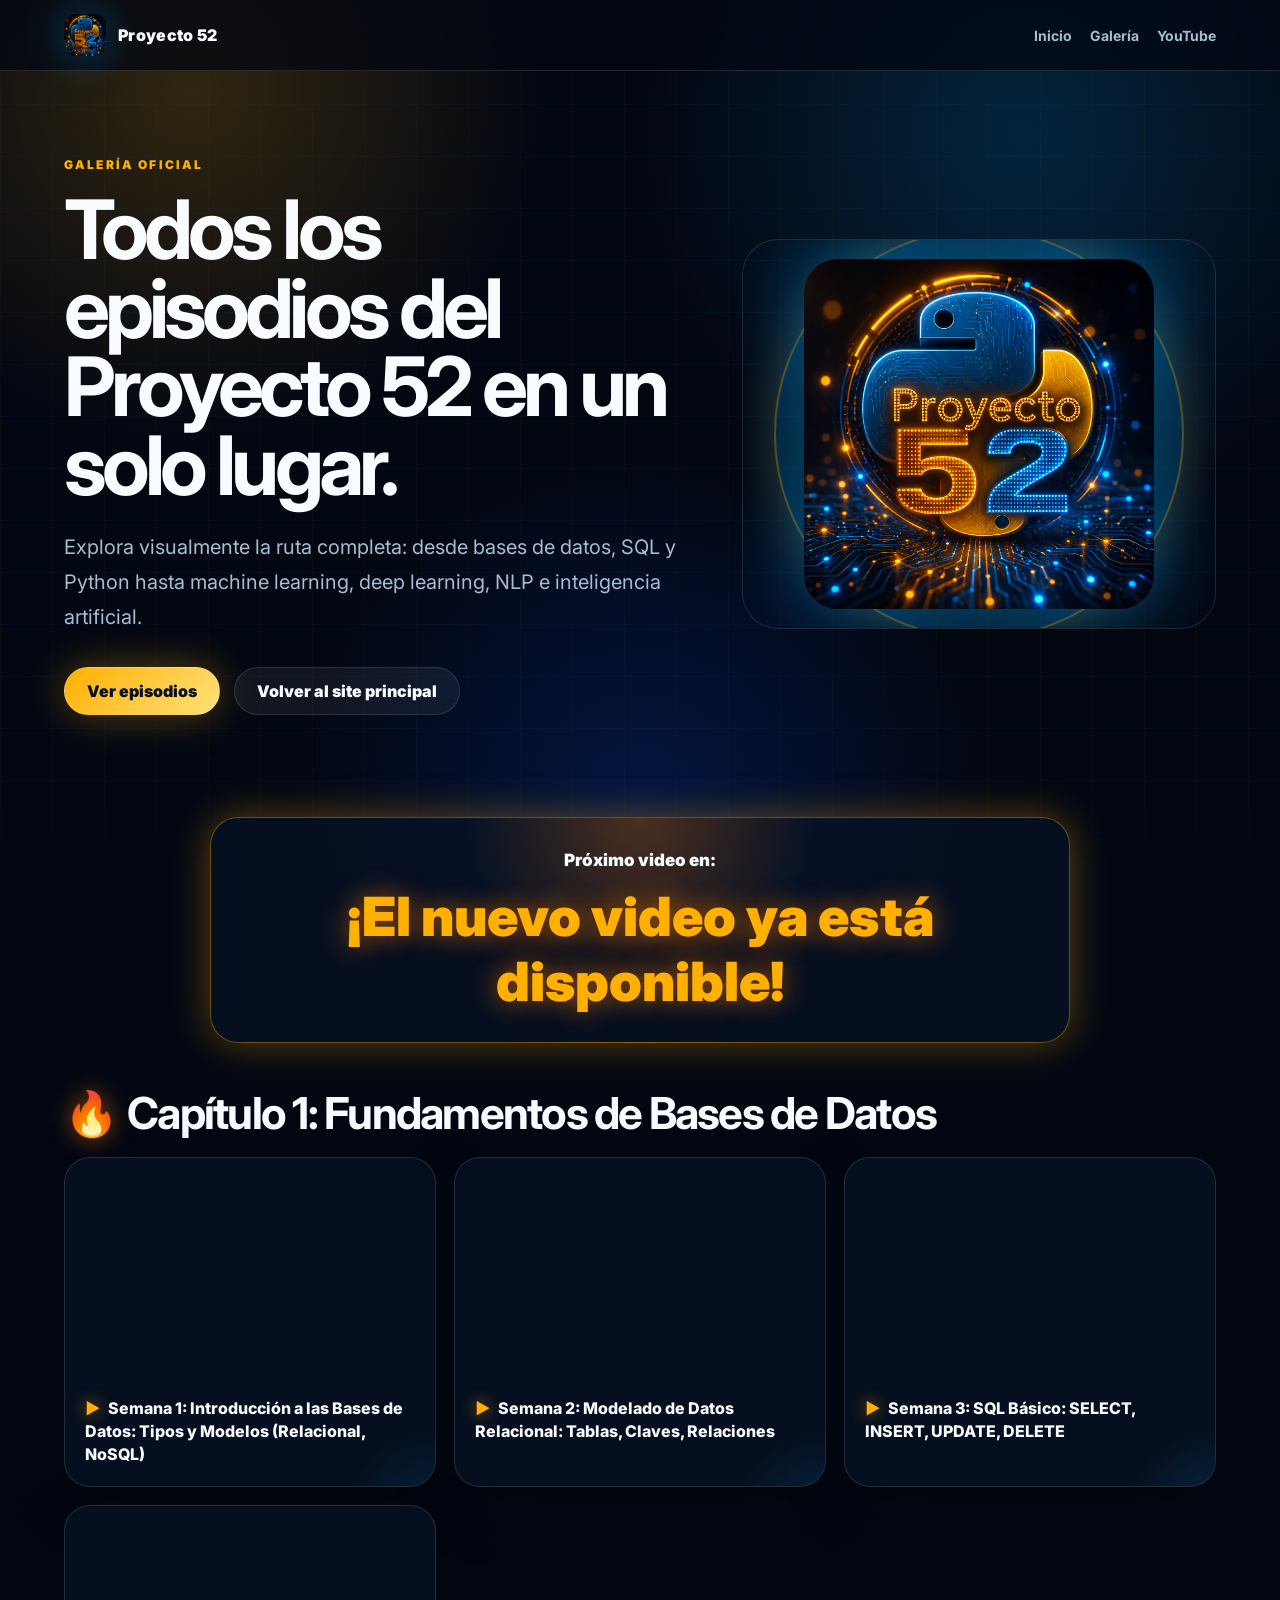
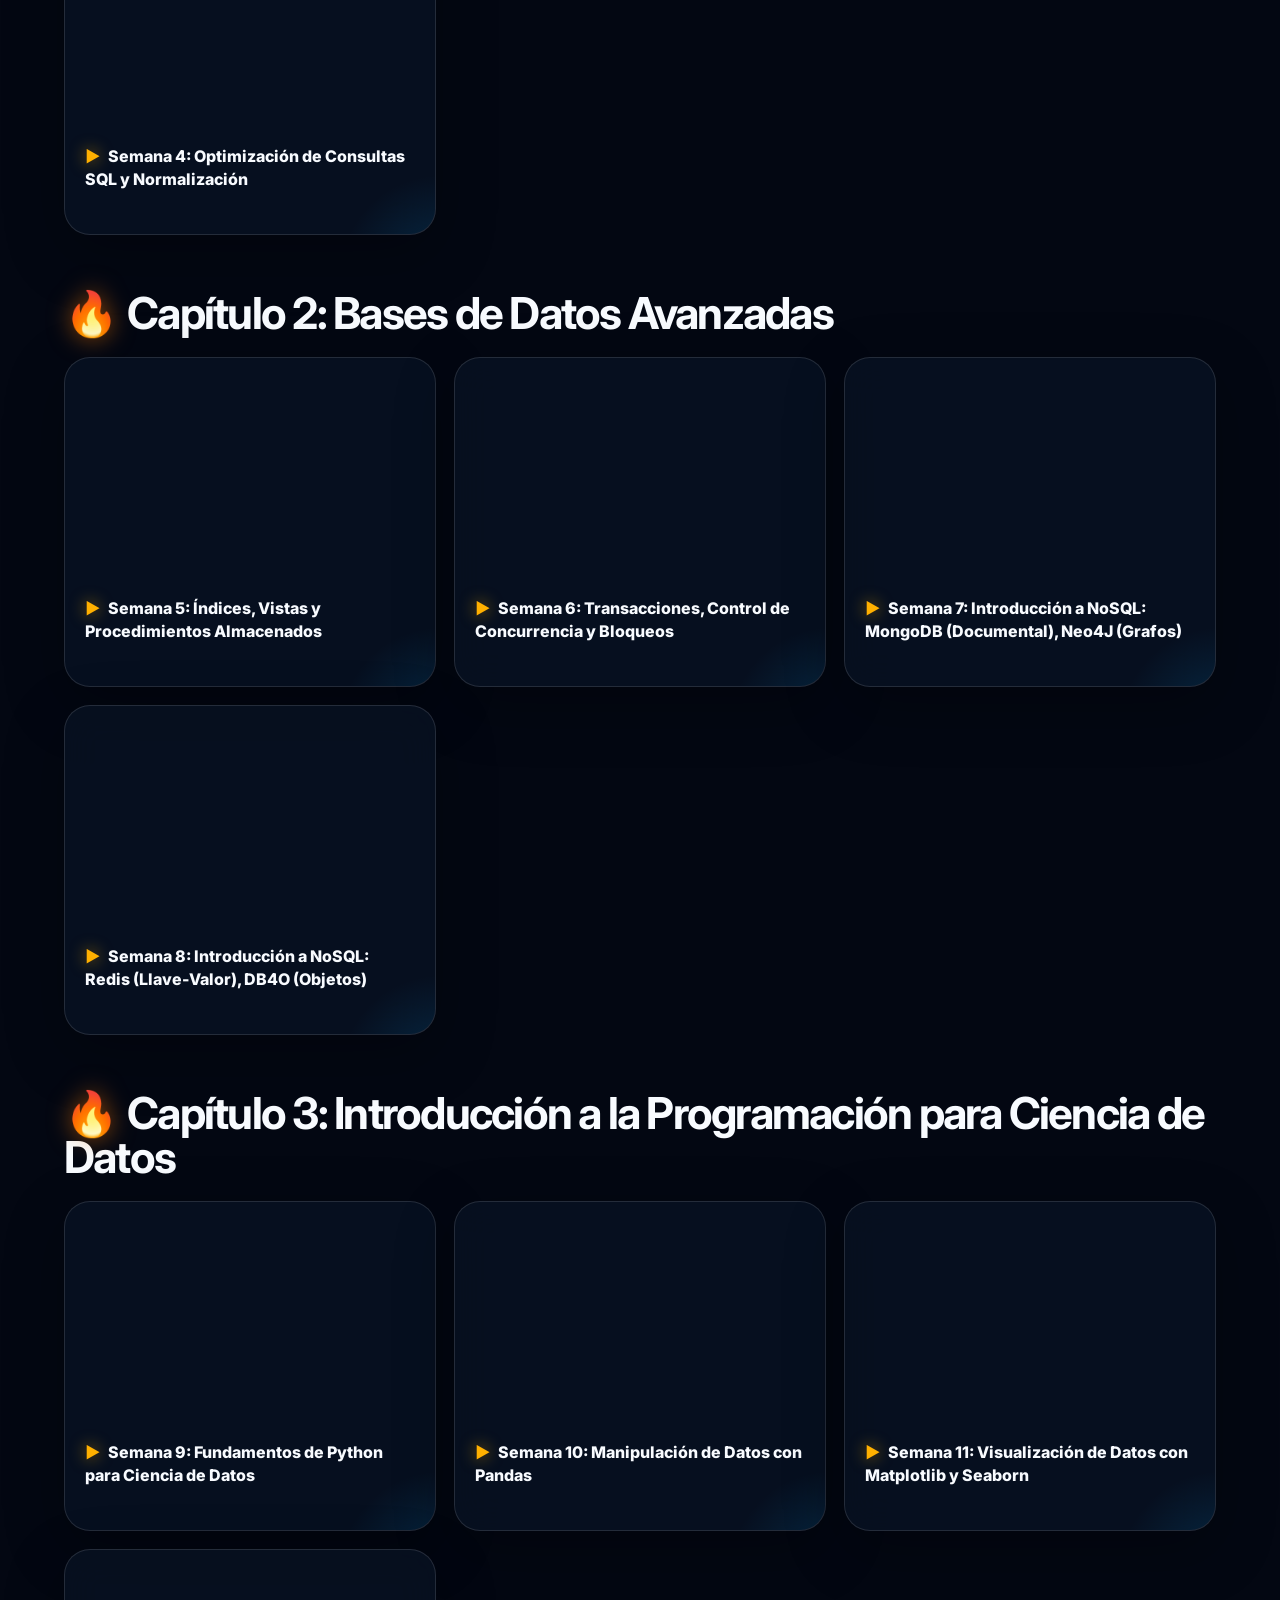
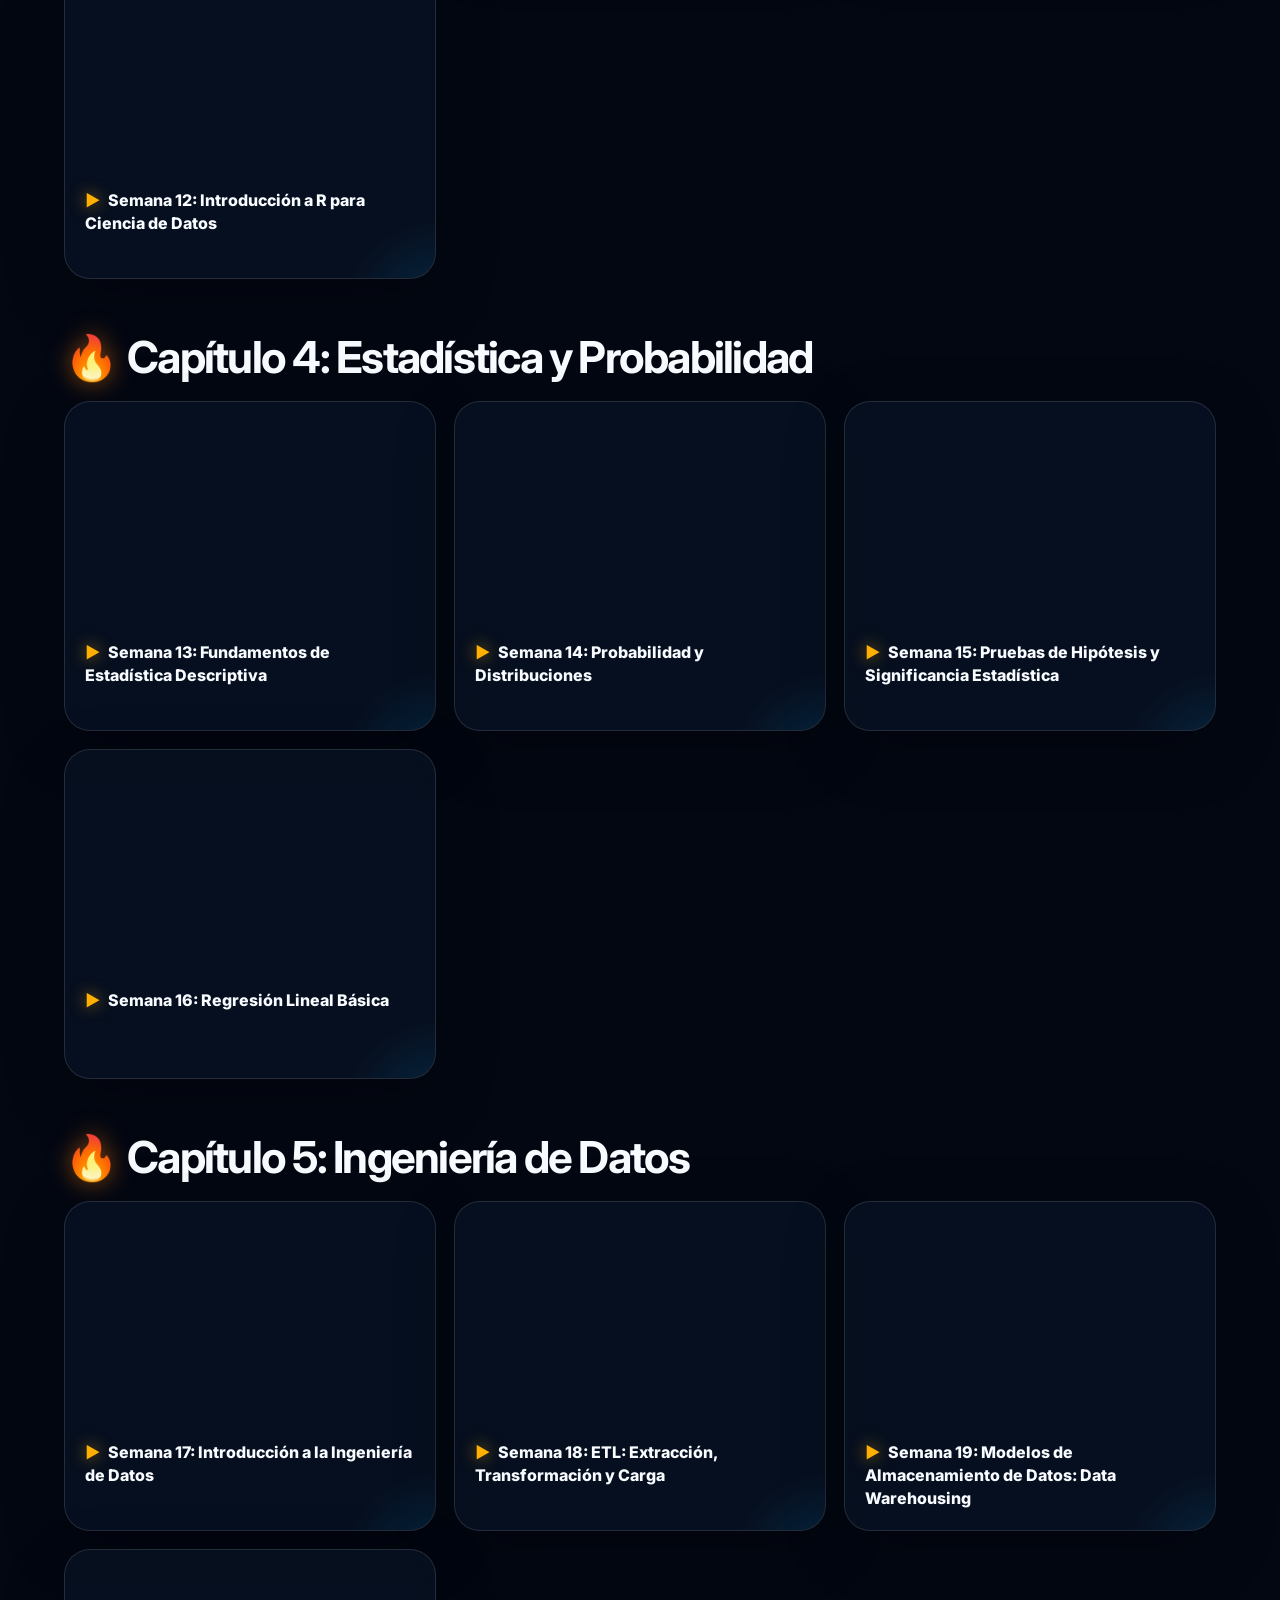
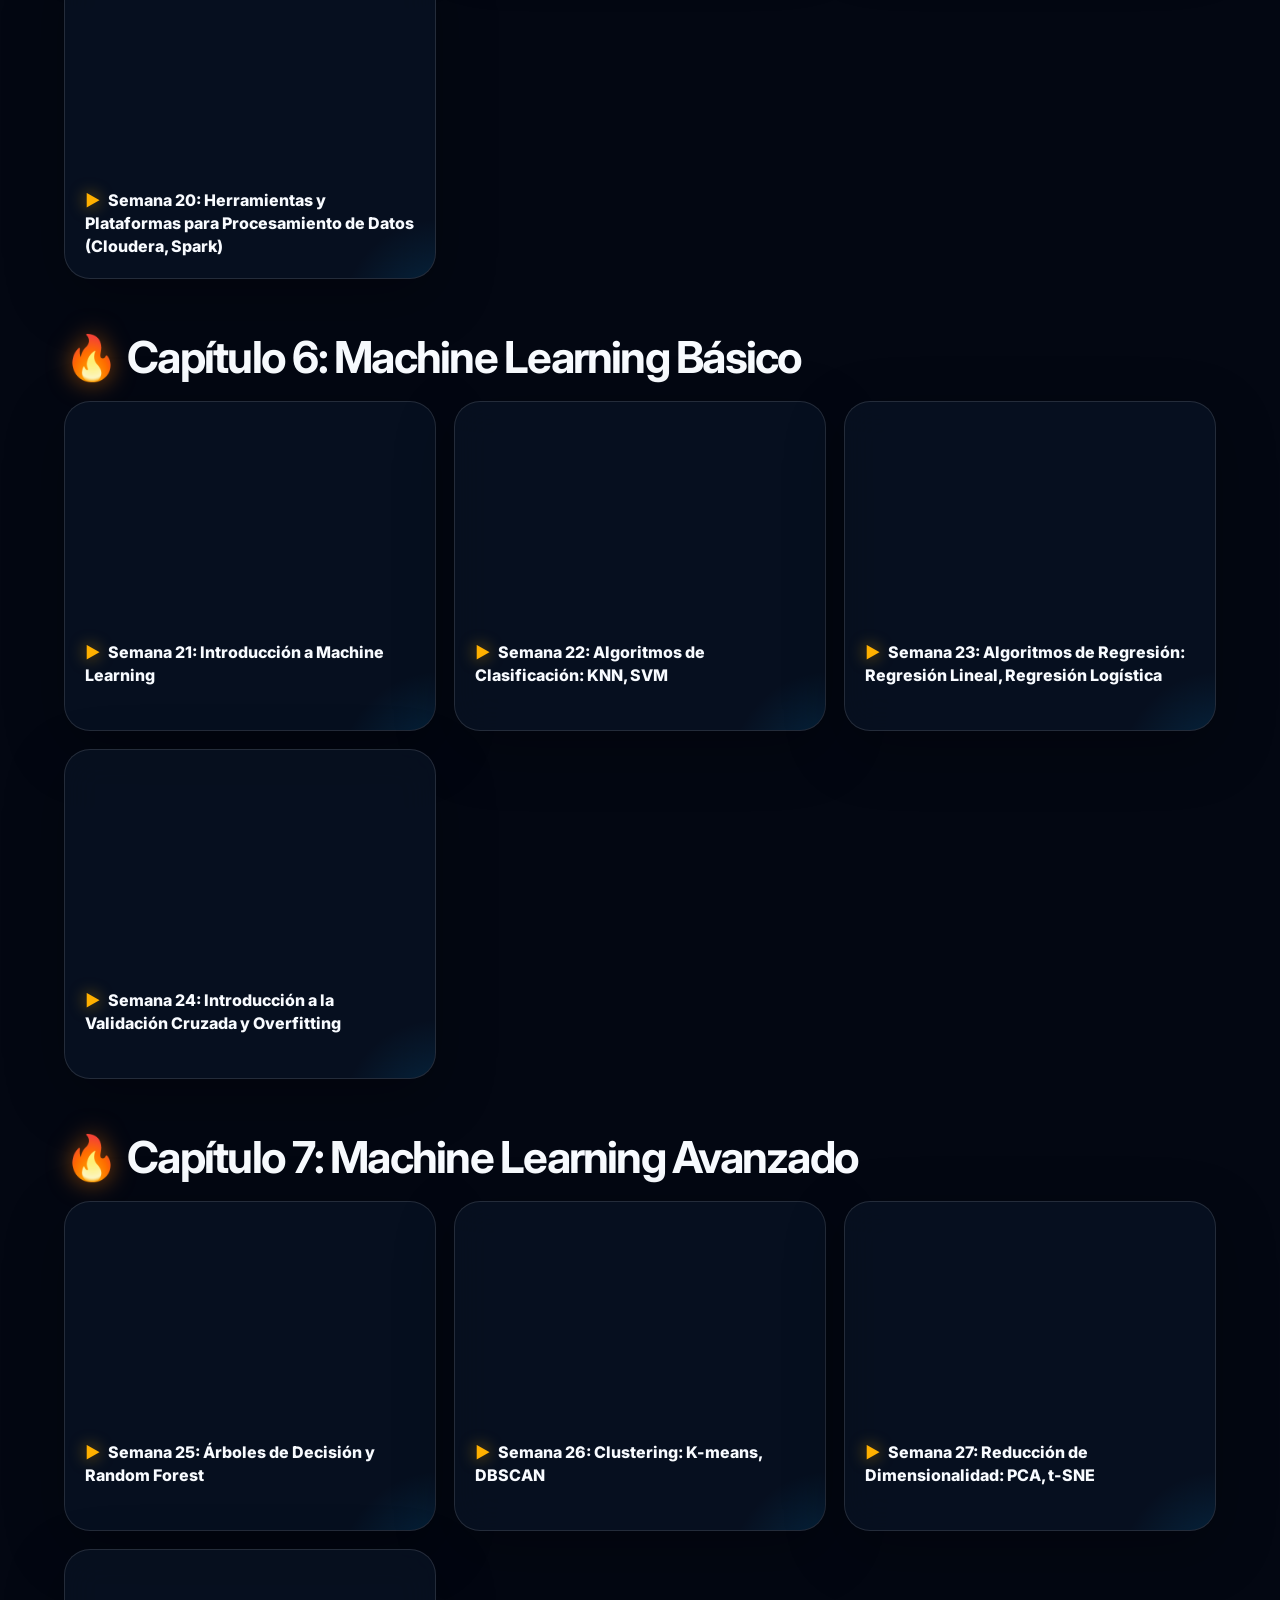
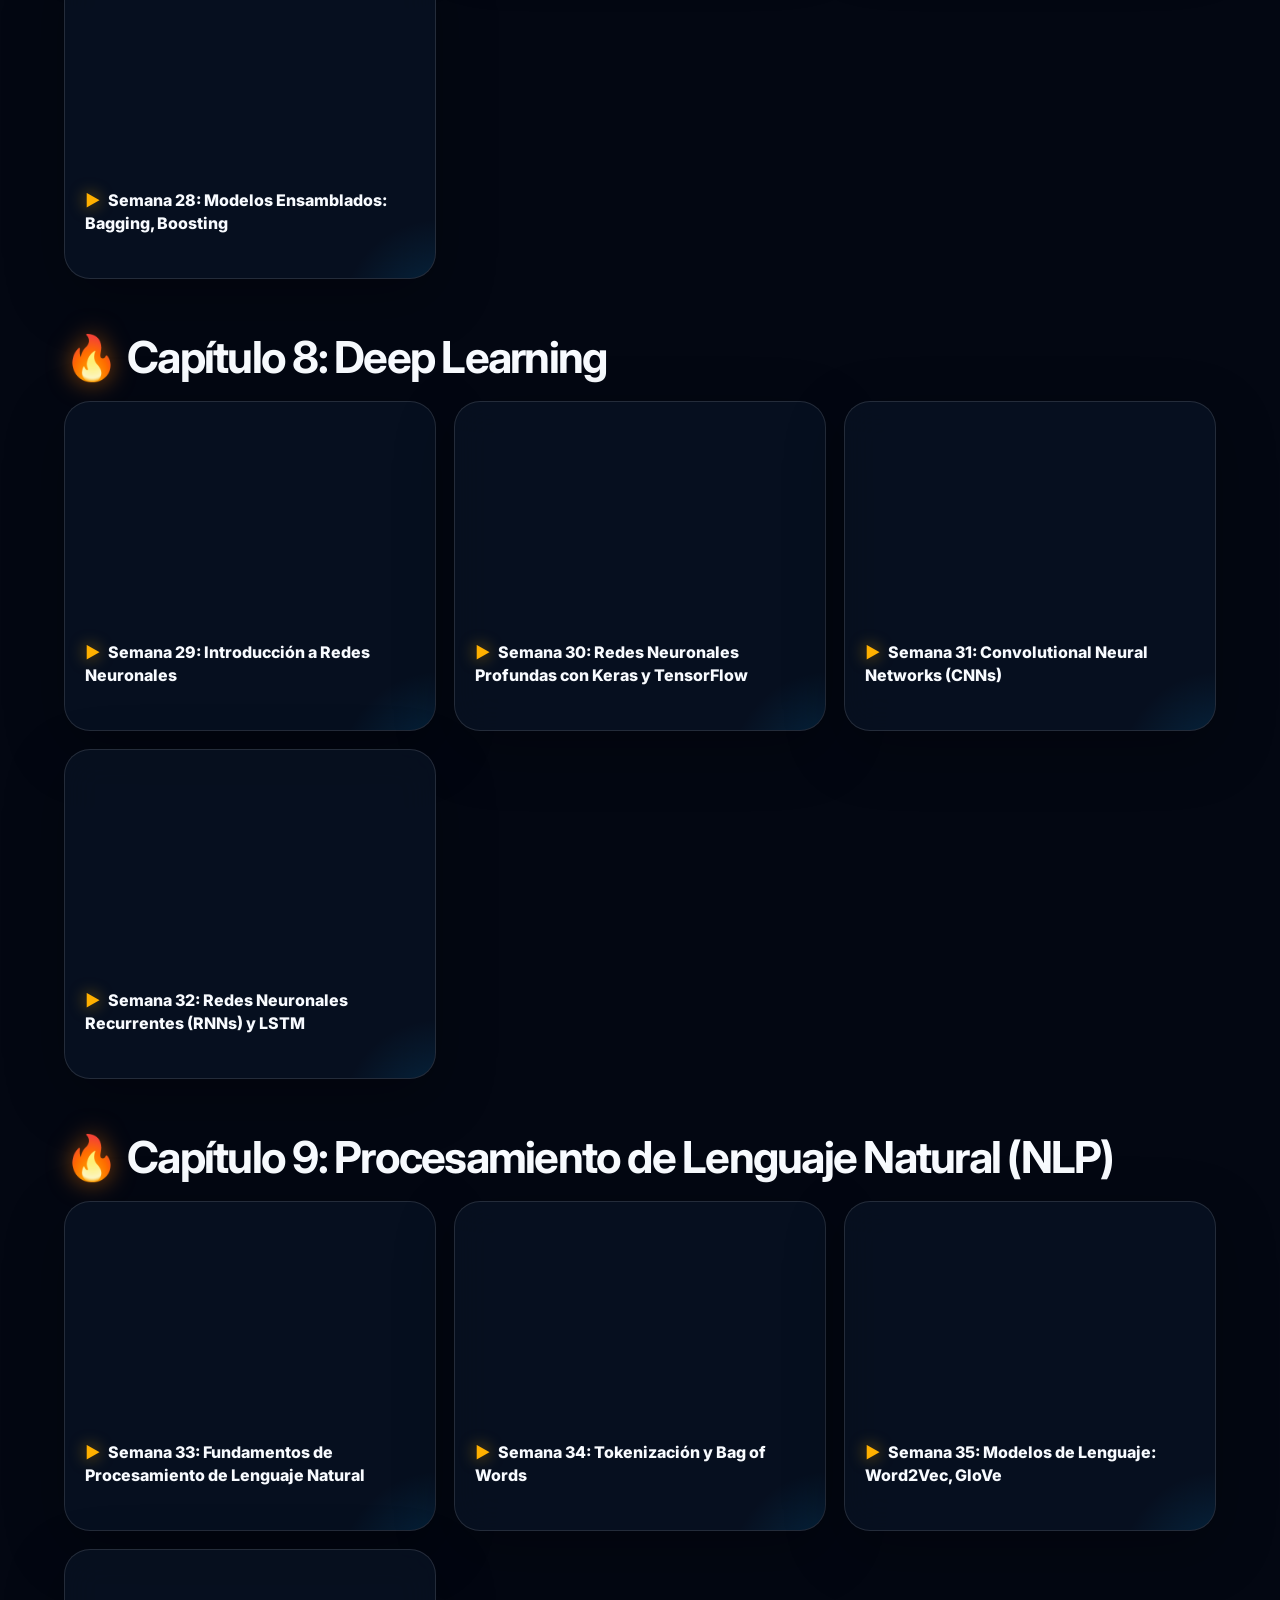
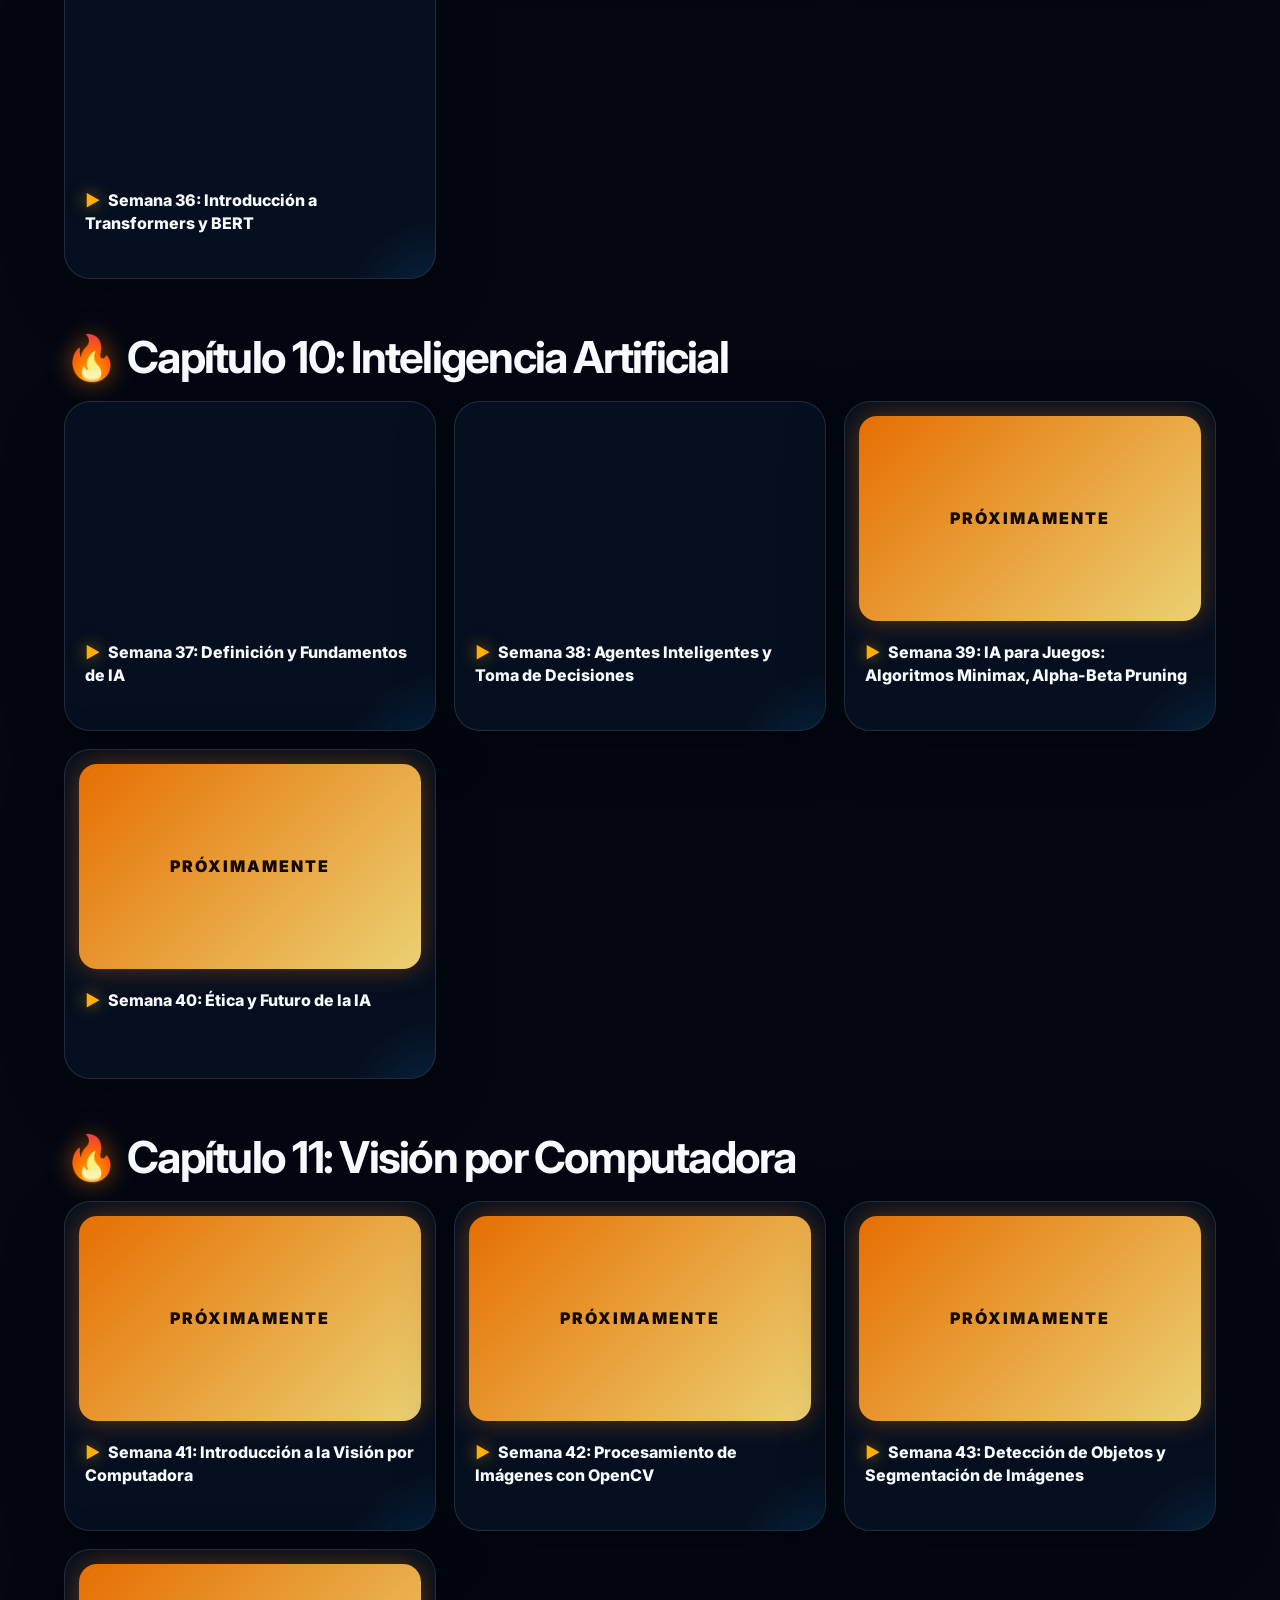
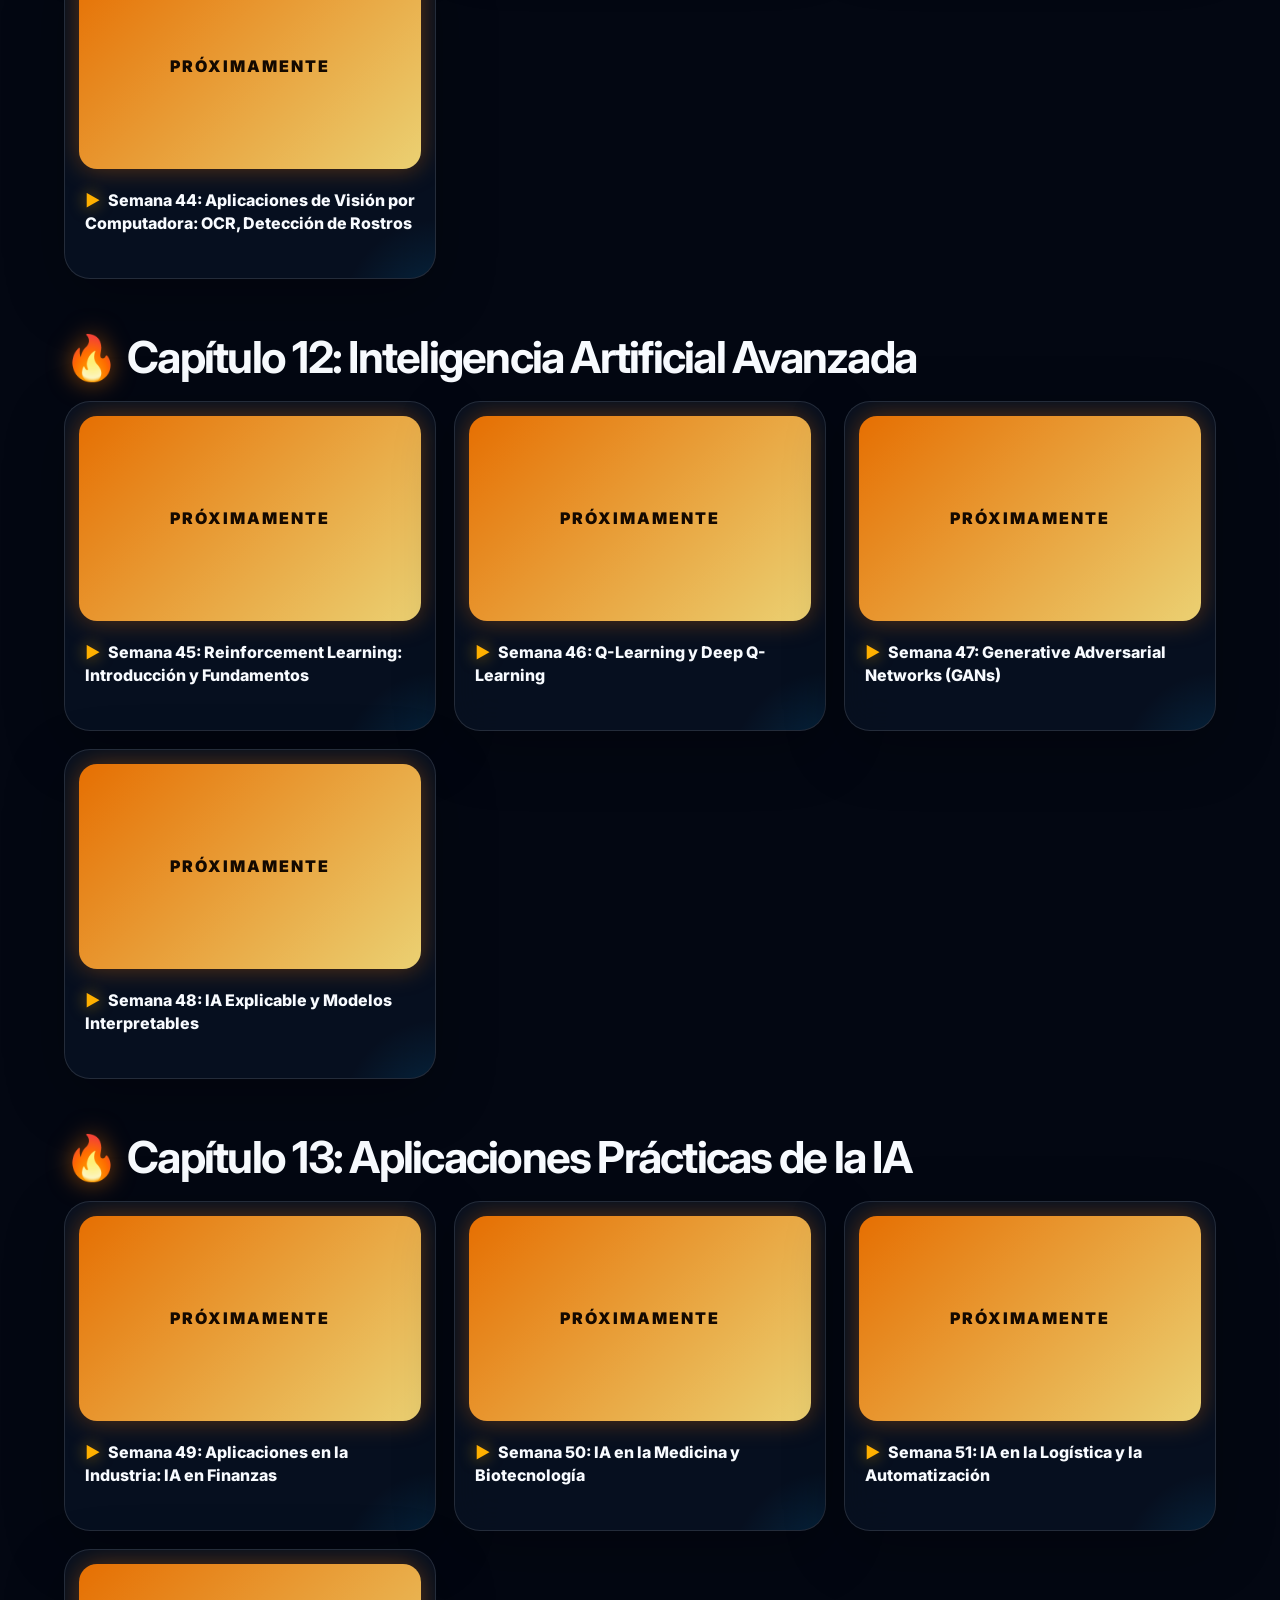
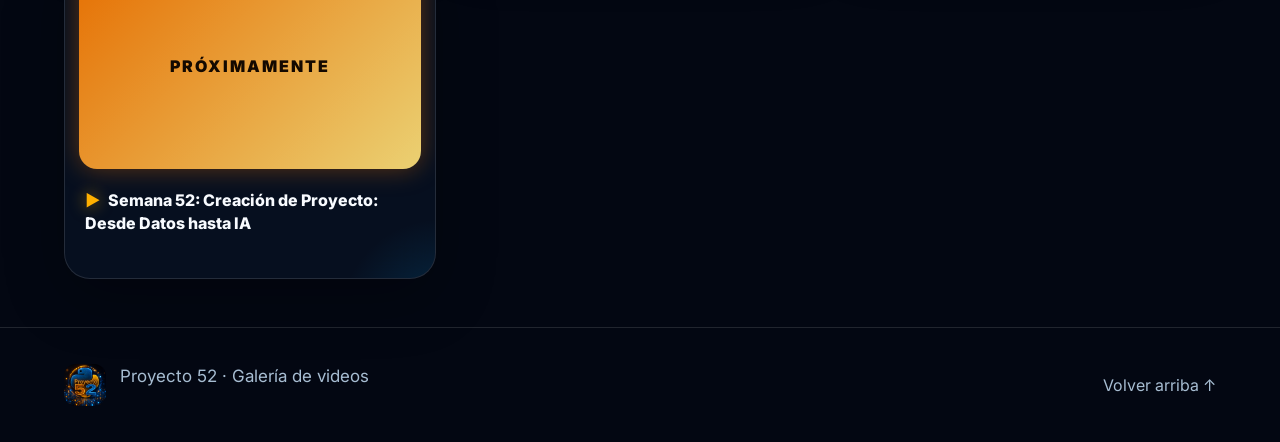
==== commit b2dae44a: "Update index.html" ====
--- a/galeria/index.html
+++ b/galeria/index.html
@@ -504,9 +504,8 @@
                 <iframe src="https://www.youtube.com/embed/Qn4OwmDB4OA" allowfullscreen></iframe>
                 <p class="video-title">Semana 37: Definición y Fundamentos de IA</p>
             </div>
-            <div class="video">
-                <iframe src="https://www.youtube.com/embed/VIDEO_ID1" allowfullscreen></iframe>
-                <div class="overlay">Próximamente</div>
+            <div class="video habilitado">
+                <iframe src="https://www.youtube.com/embed/IMMus8PlTyc" allowfullscreen></iframe>
                 <p class="video-title">Semana 38: Agentes Inteligentes y Toma de Decisiones</p>
             </div>
             <div class="video">
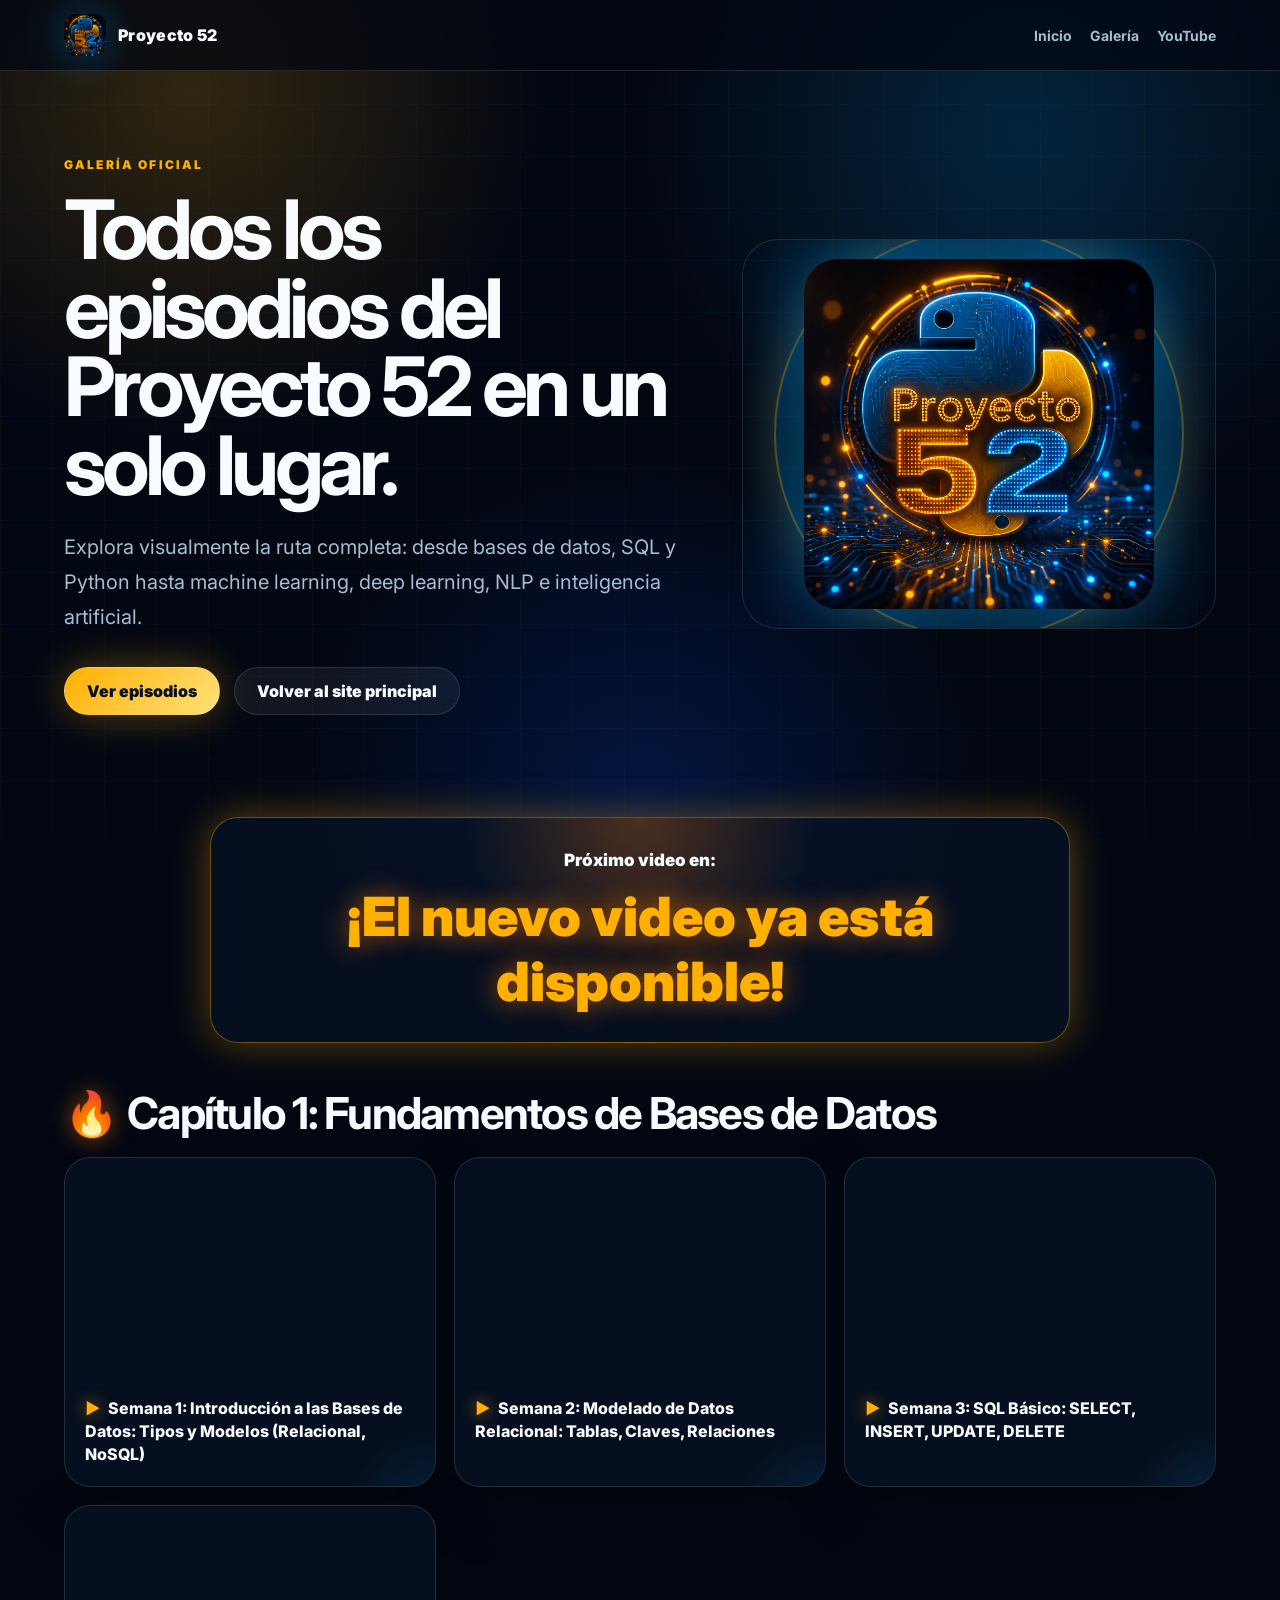
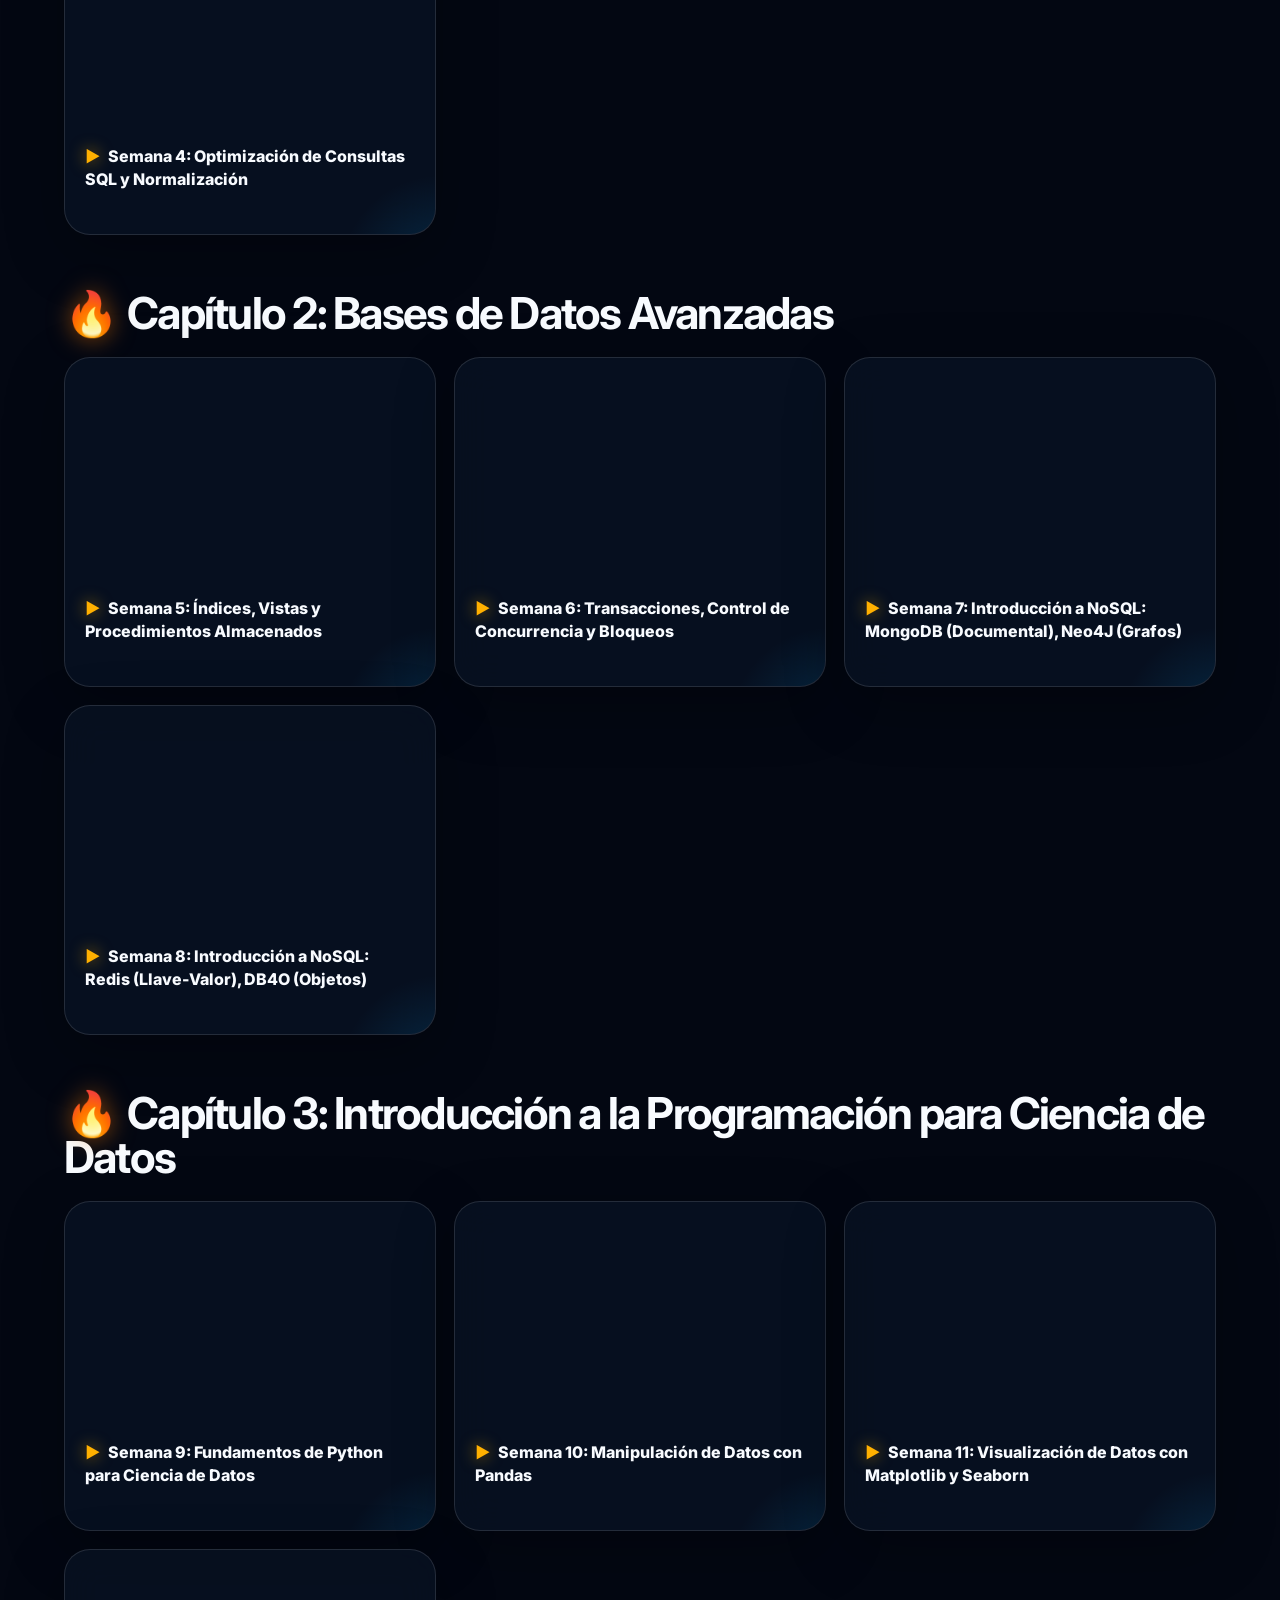
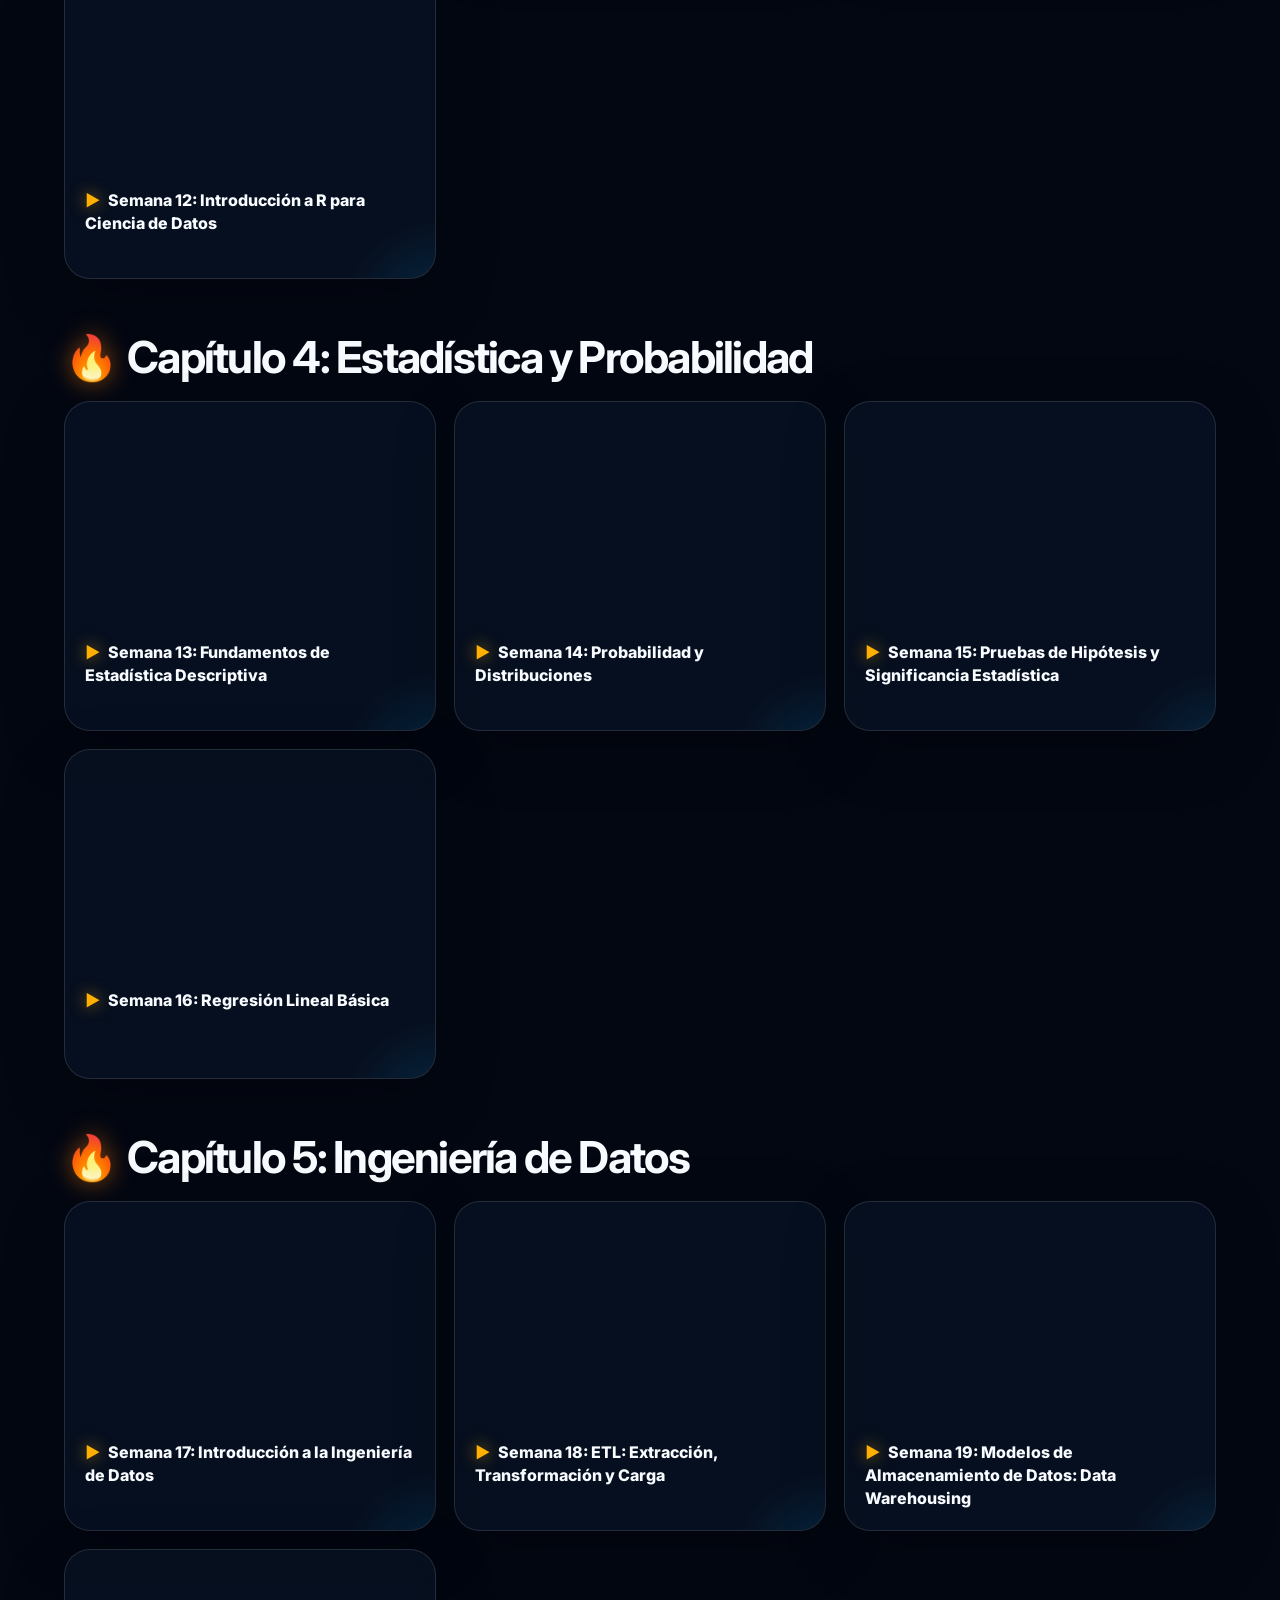
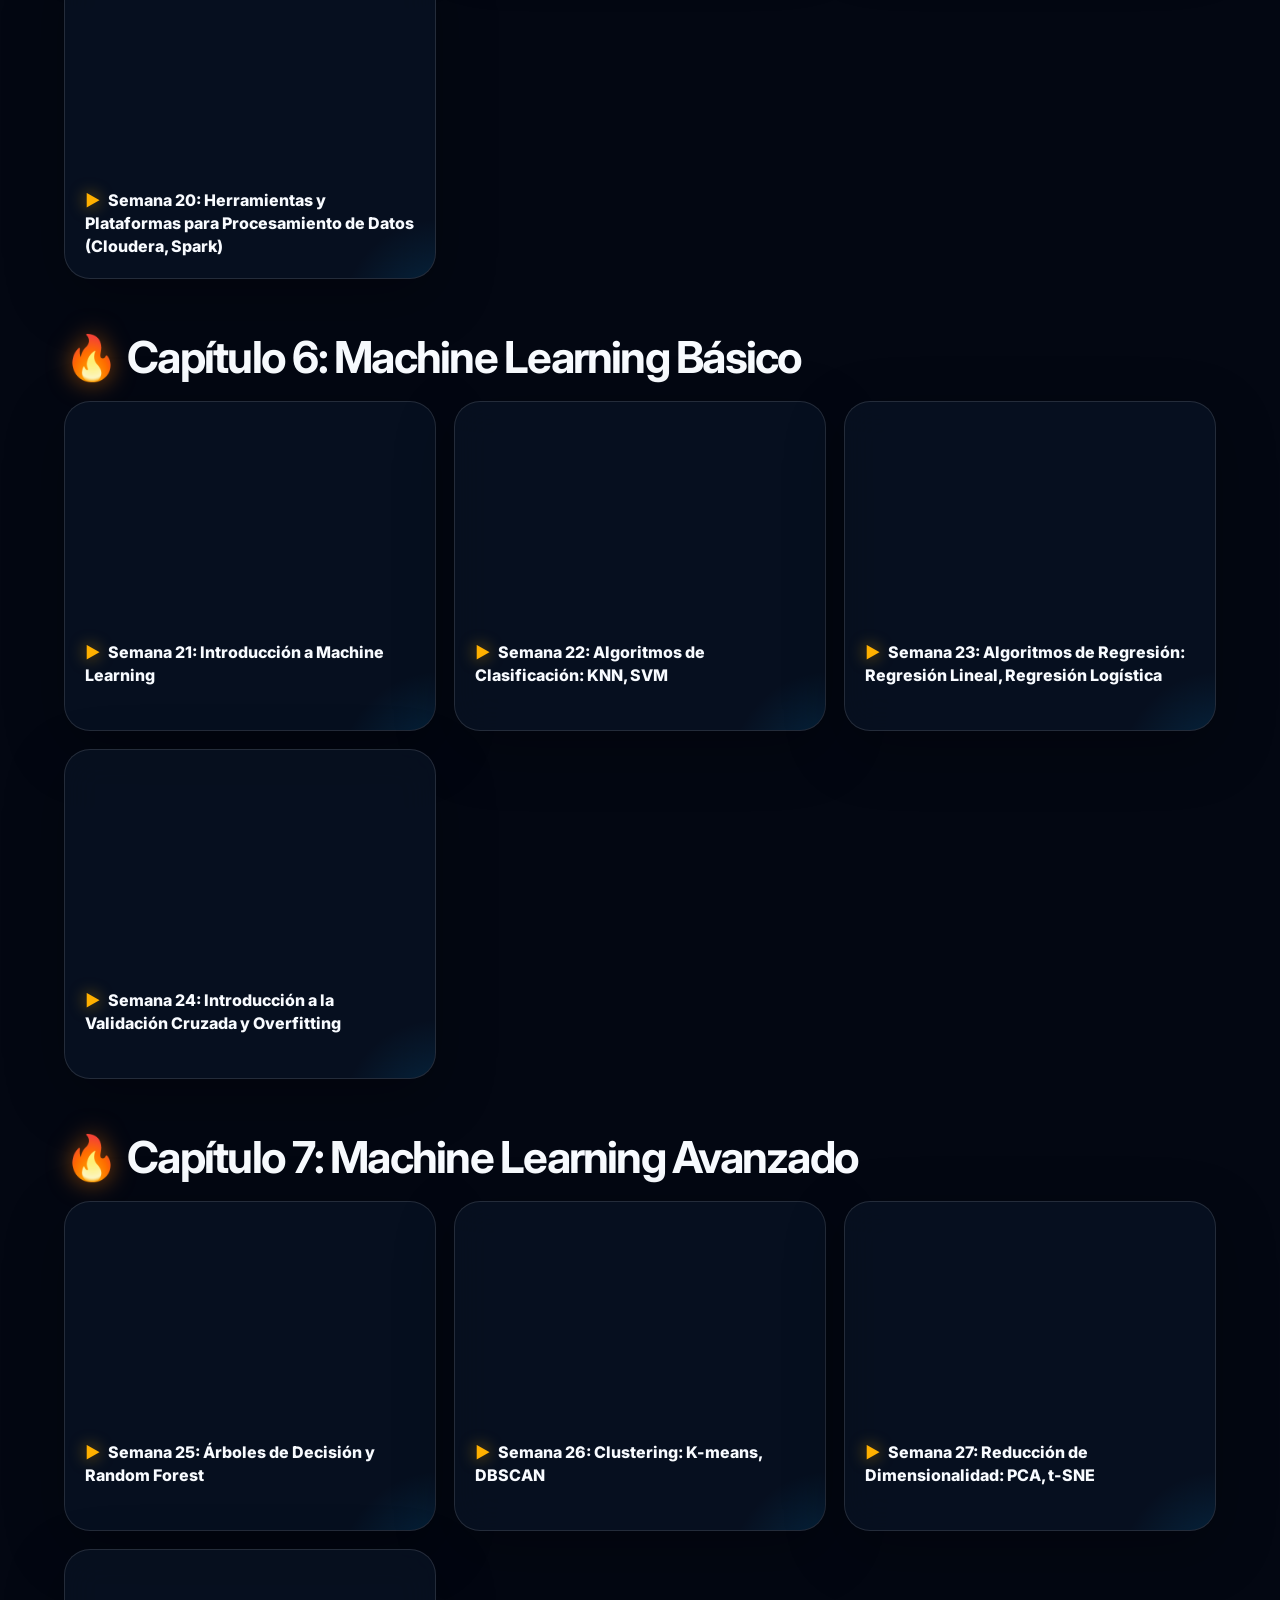
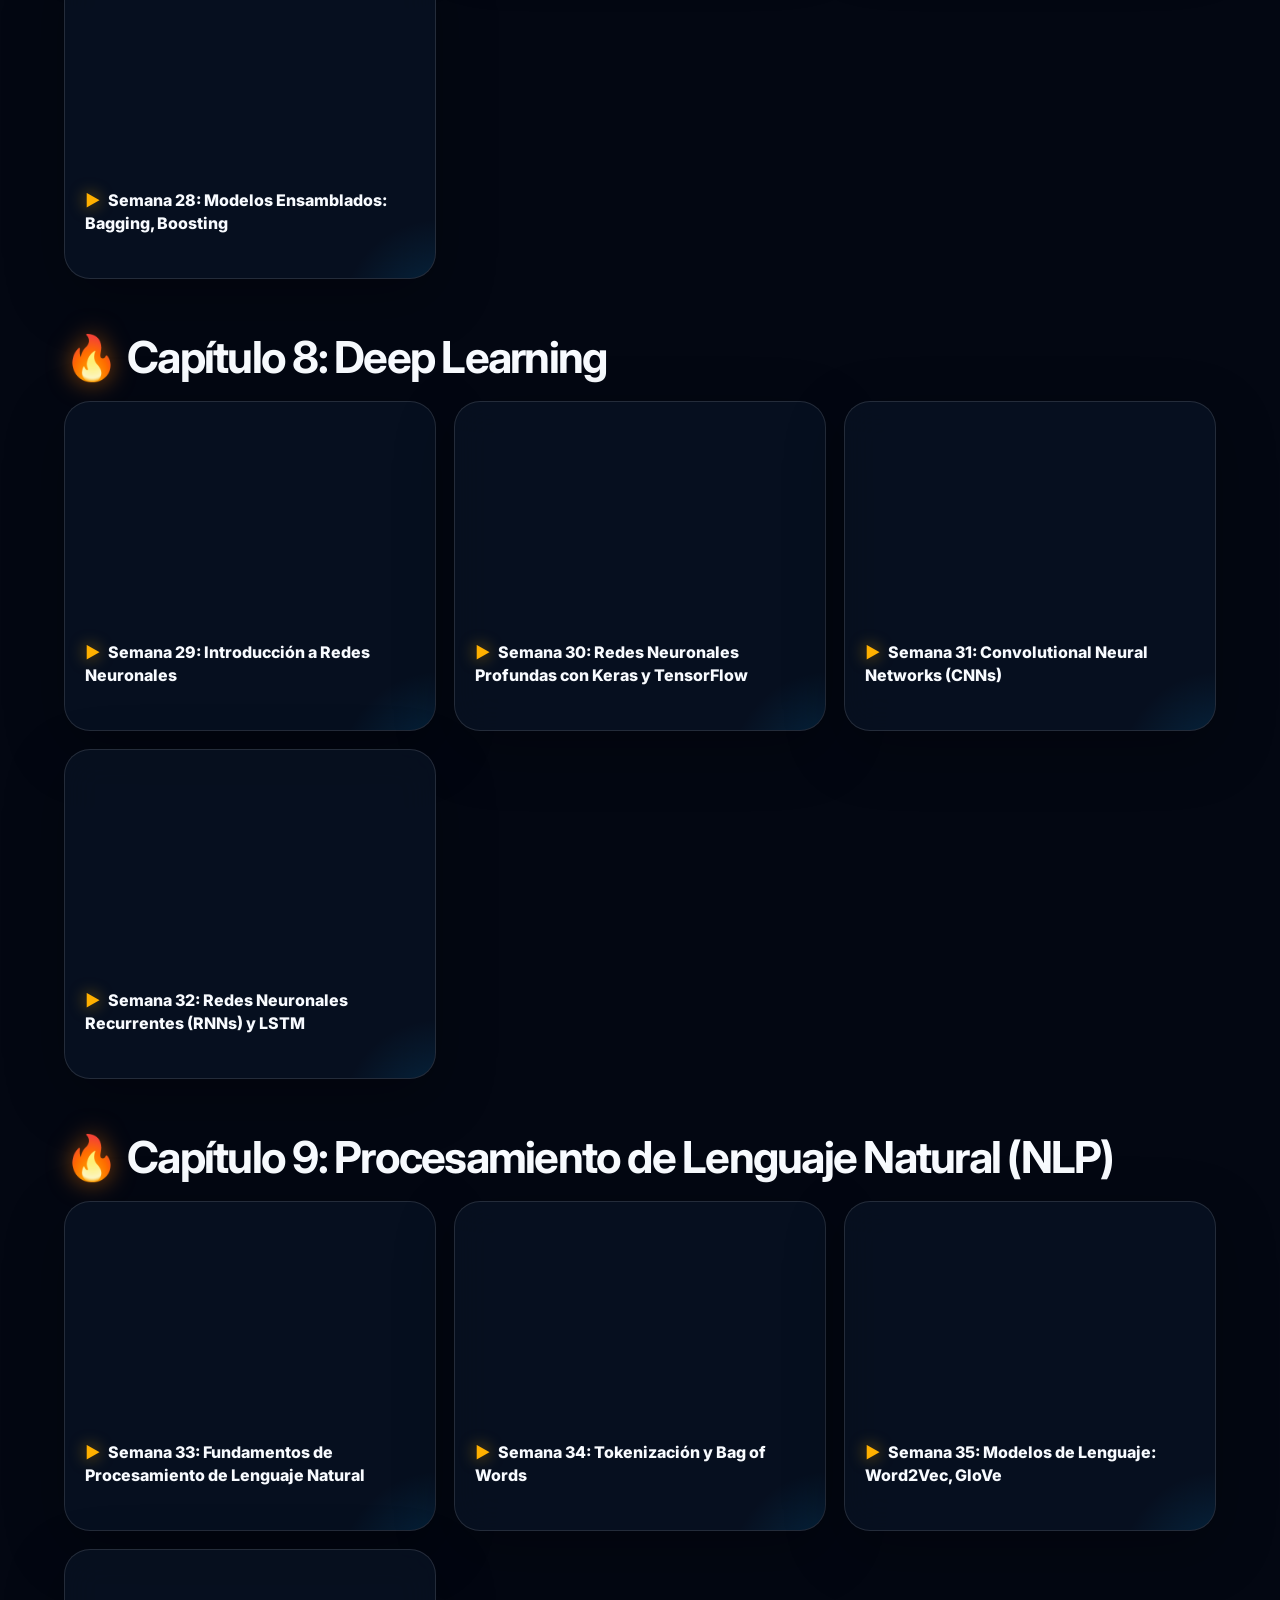
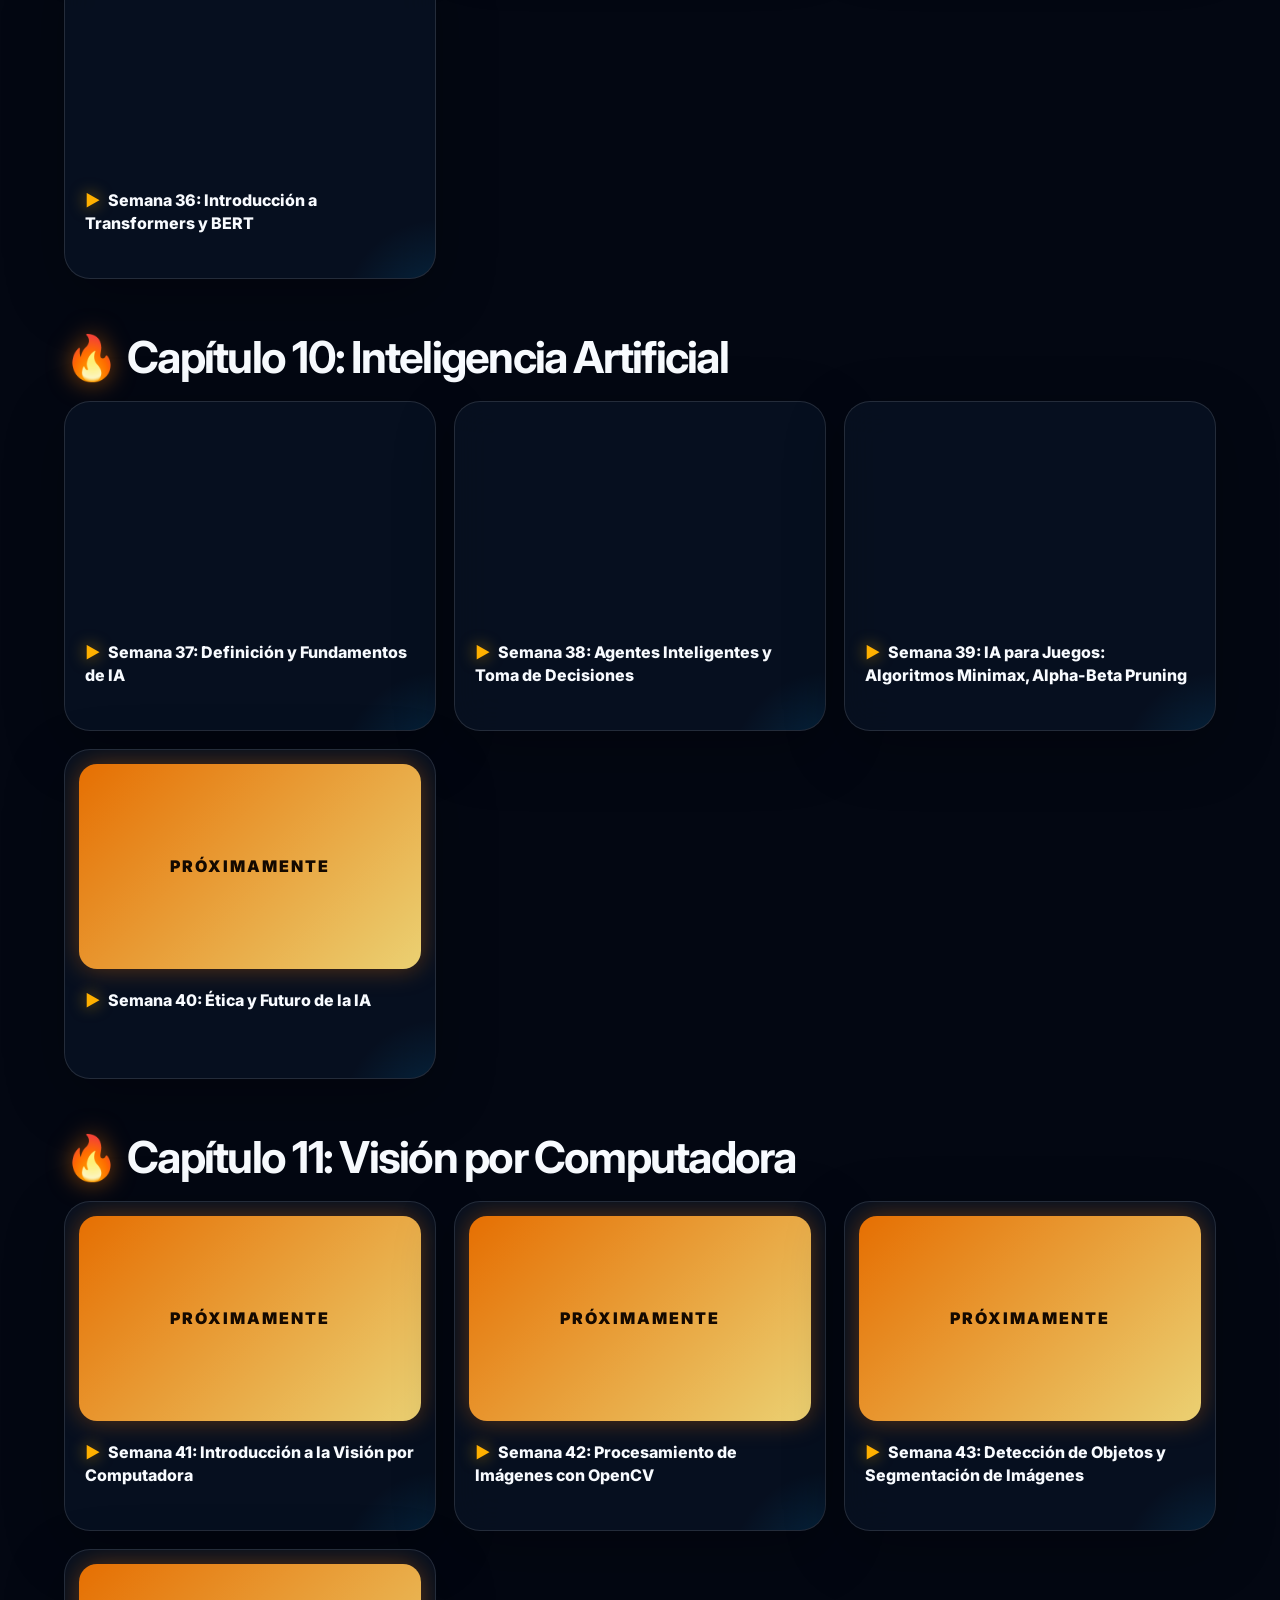
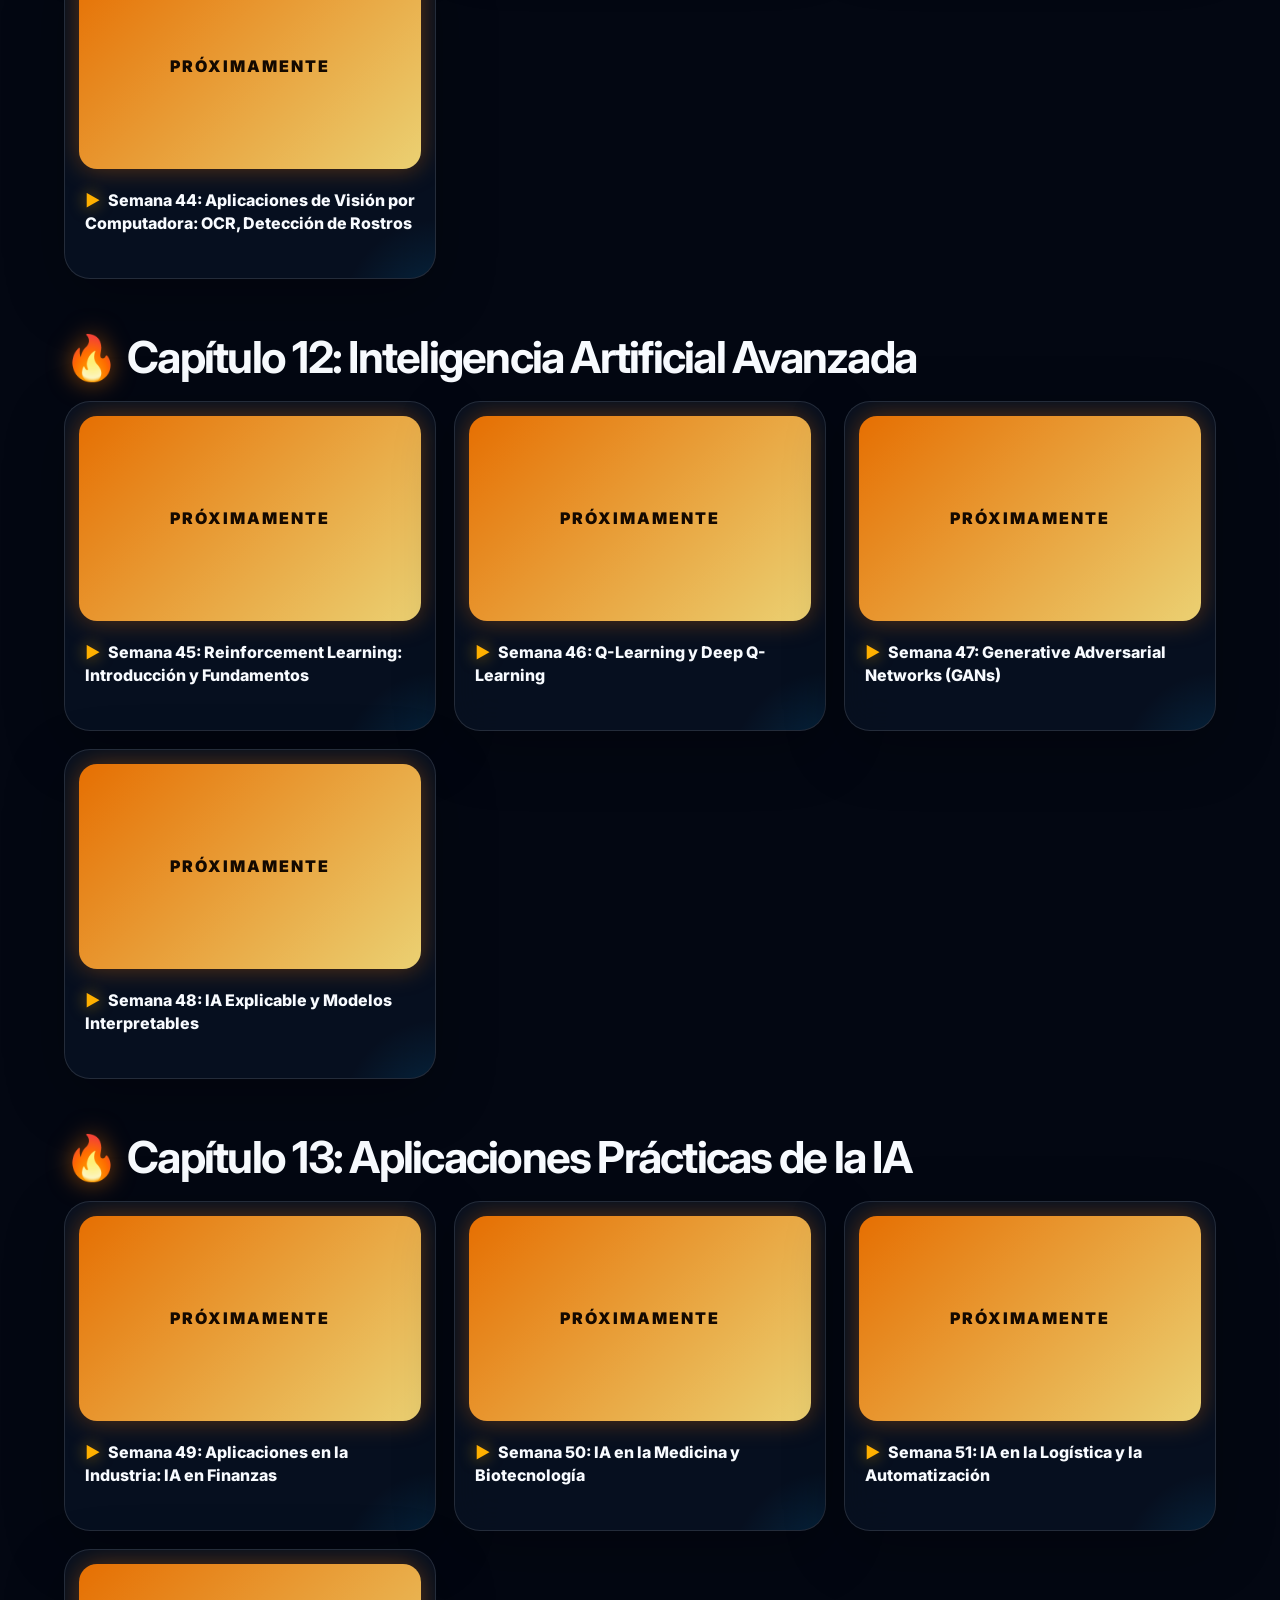
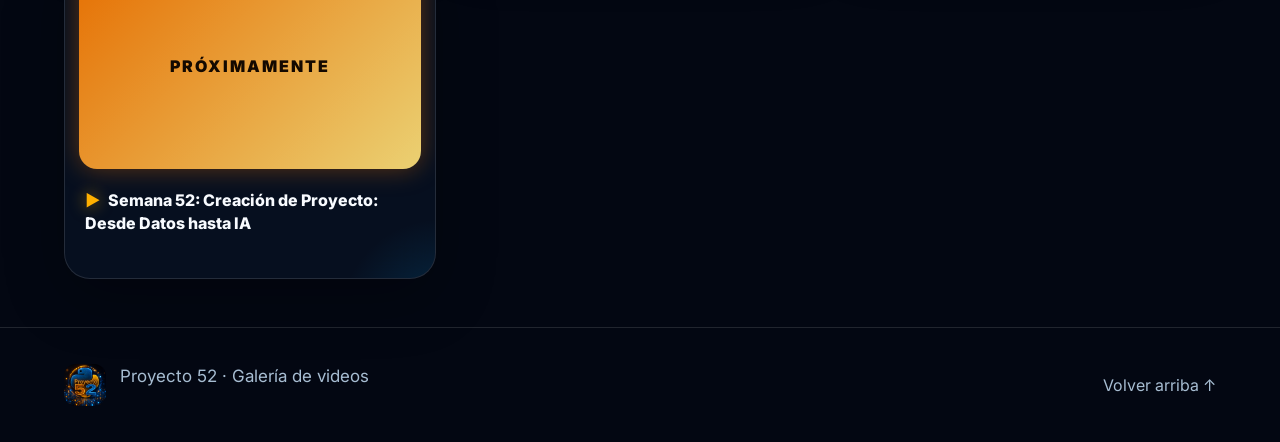
==== commit 4c63579f: "Update index.html" ====
--- a/galeria/index.html
+++ b/galeria/index.html
@@ -508,9 +508,8 @@
                 <iframe src="https://www.youtube.com/embed/IMMus8PlTyc" allowfullscreen></iframe>
                 <p class="video-title">Semana 38: Agentes Inteligentes y Toma de Decisiones</p>
             </div>
-            <div class="video">
-                <iframe src="https://www.youtube.com/embed/VIDEO_ID1" allowfullscreen></iframe>
-                <div class="overlay">Próximamente</div>
+            <div class="video habilitado">
+                <iframe src="https://www.youtube.com/embed/lDv7RCvTC9o" allowfullscreen></iframe>
                 <p class="video-title">Semana 39: IA para Juegos: Algoritmos Minimax, Alpha-Beta Pruning</p>
             </div>
             <div class="video">
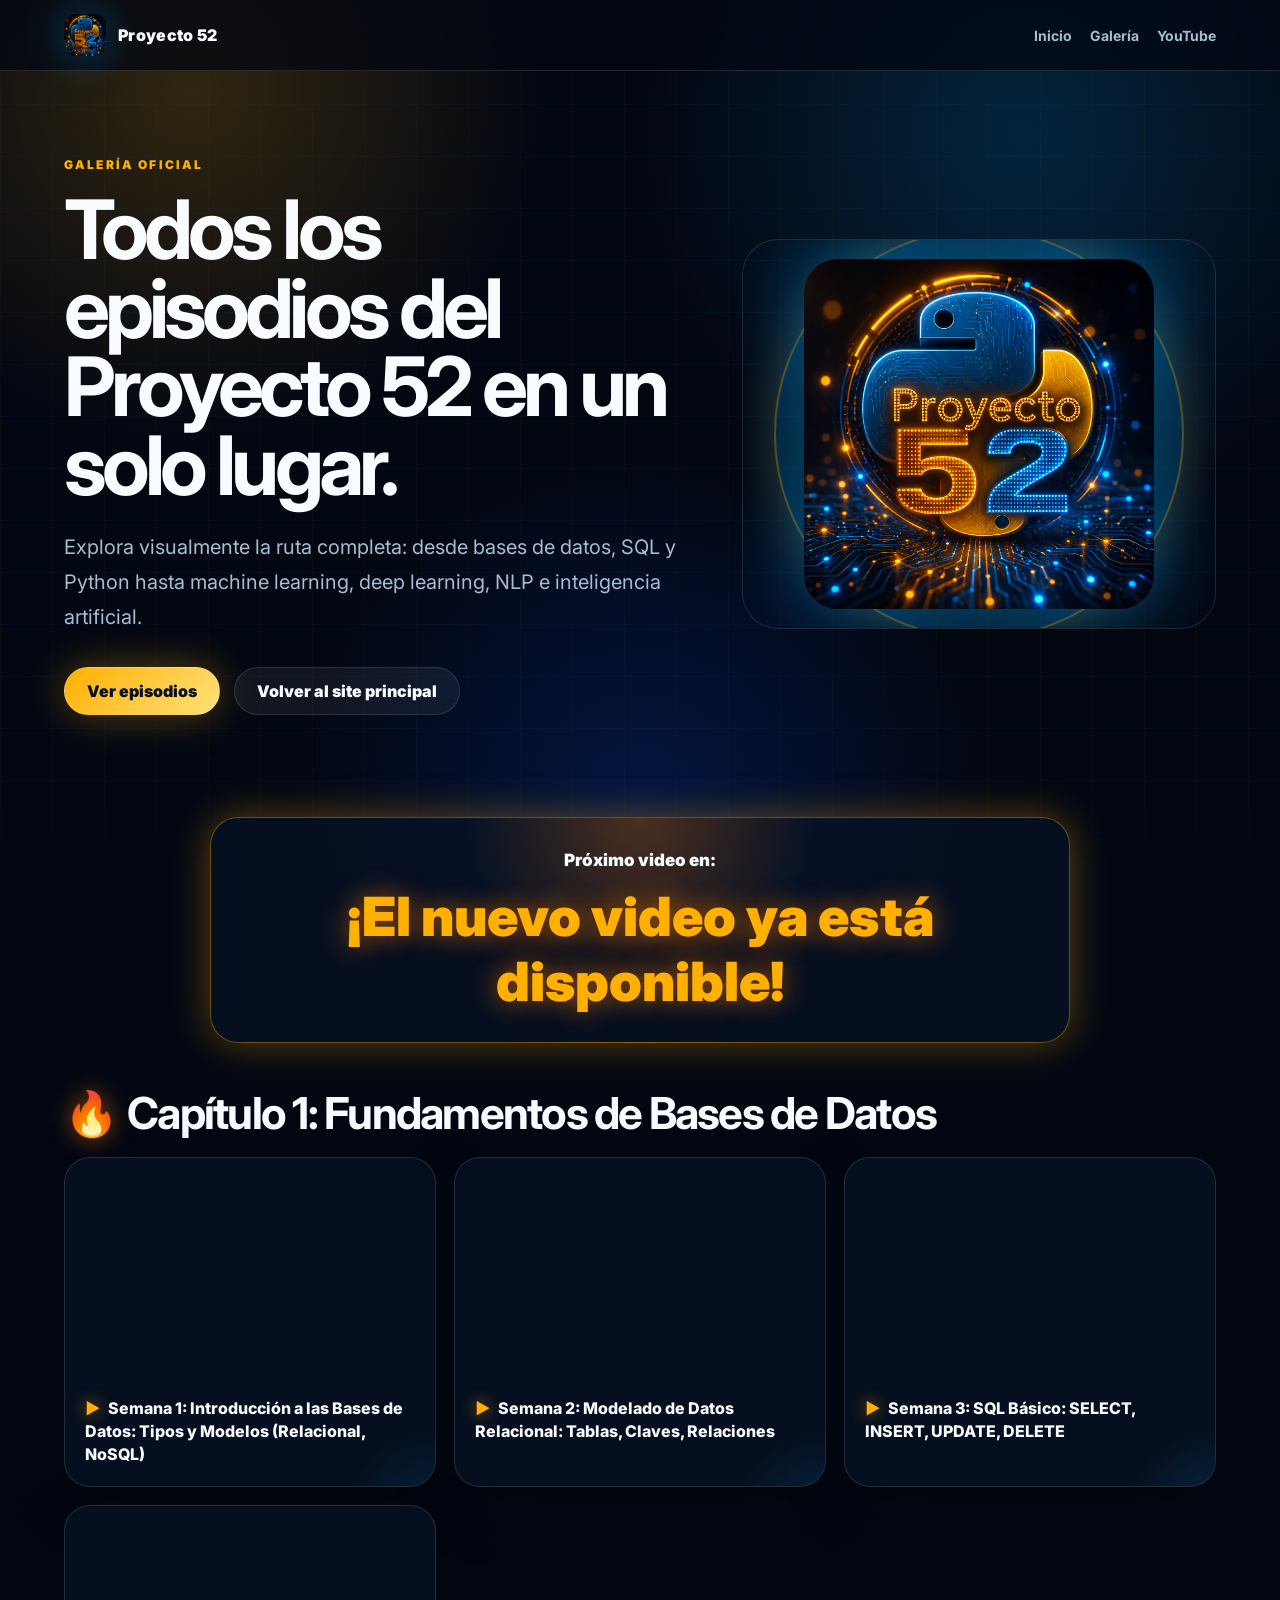
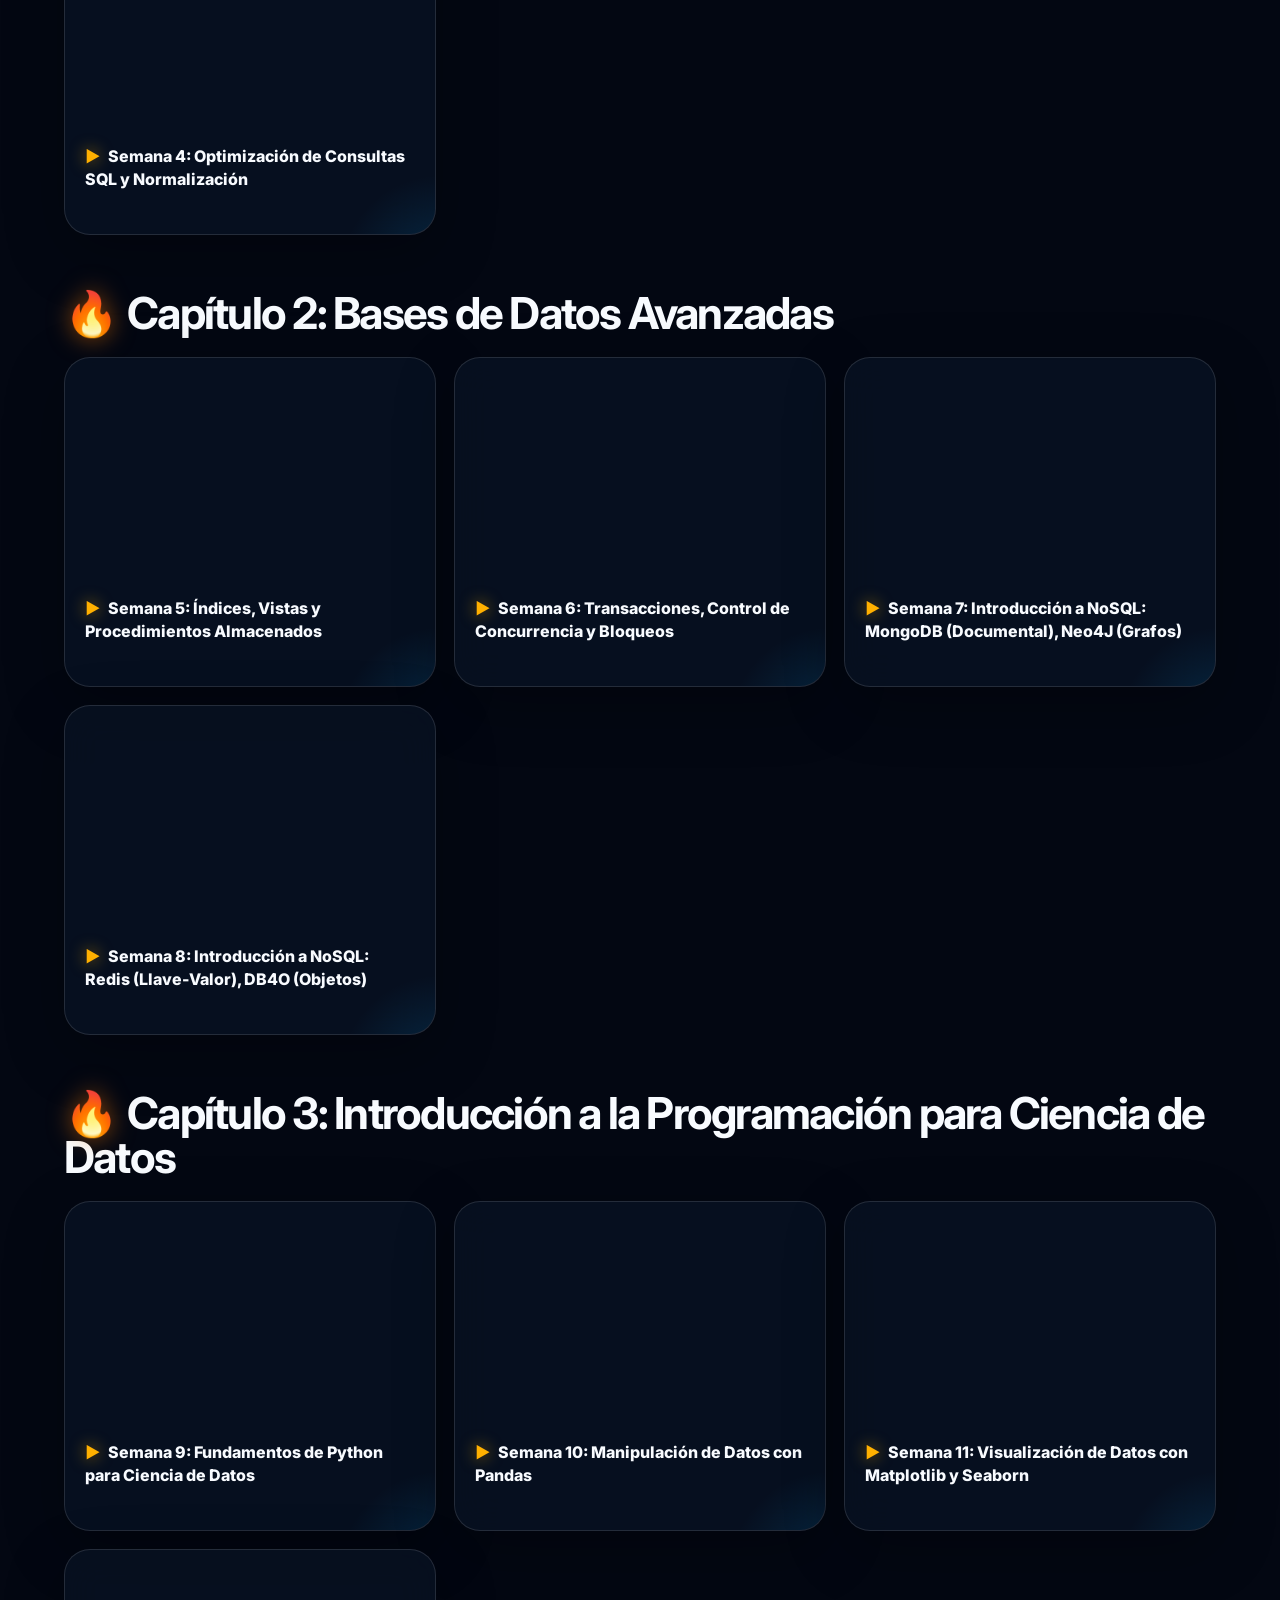
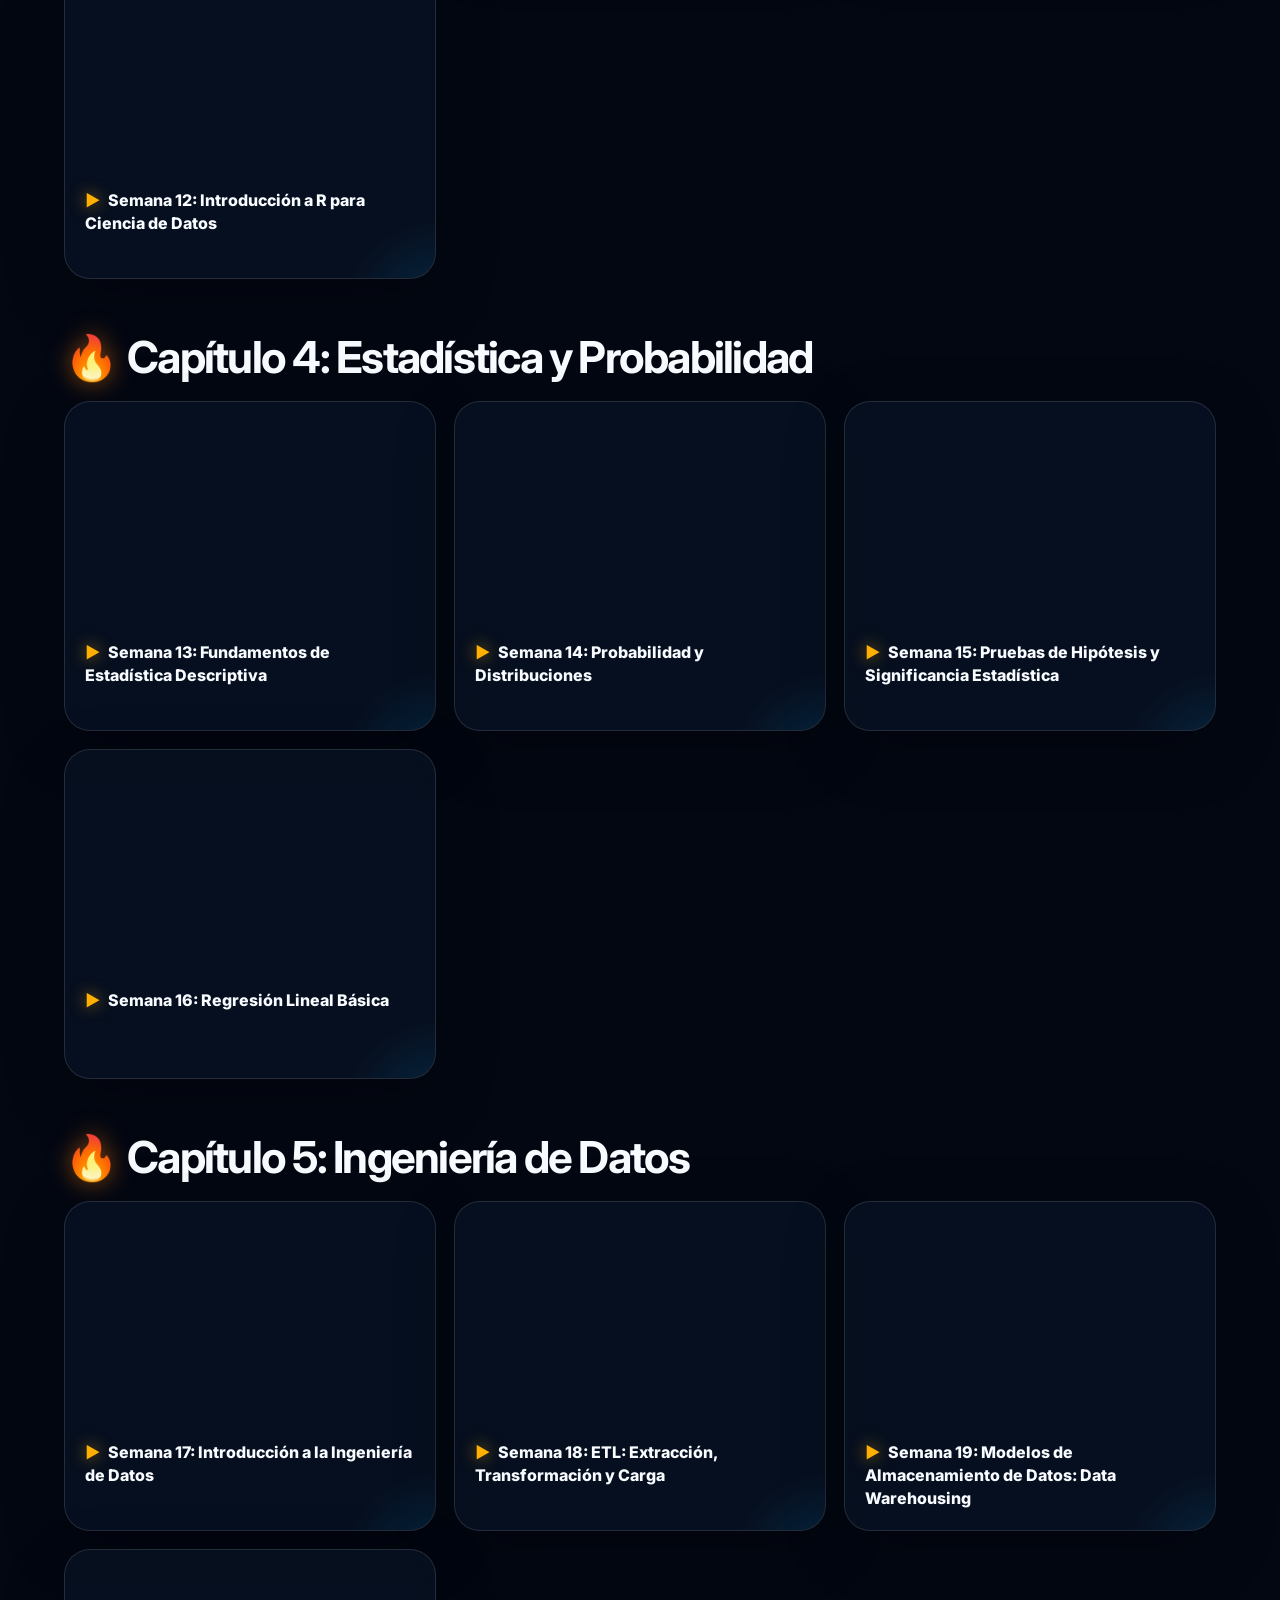
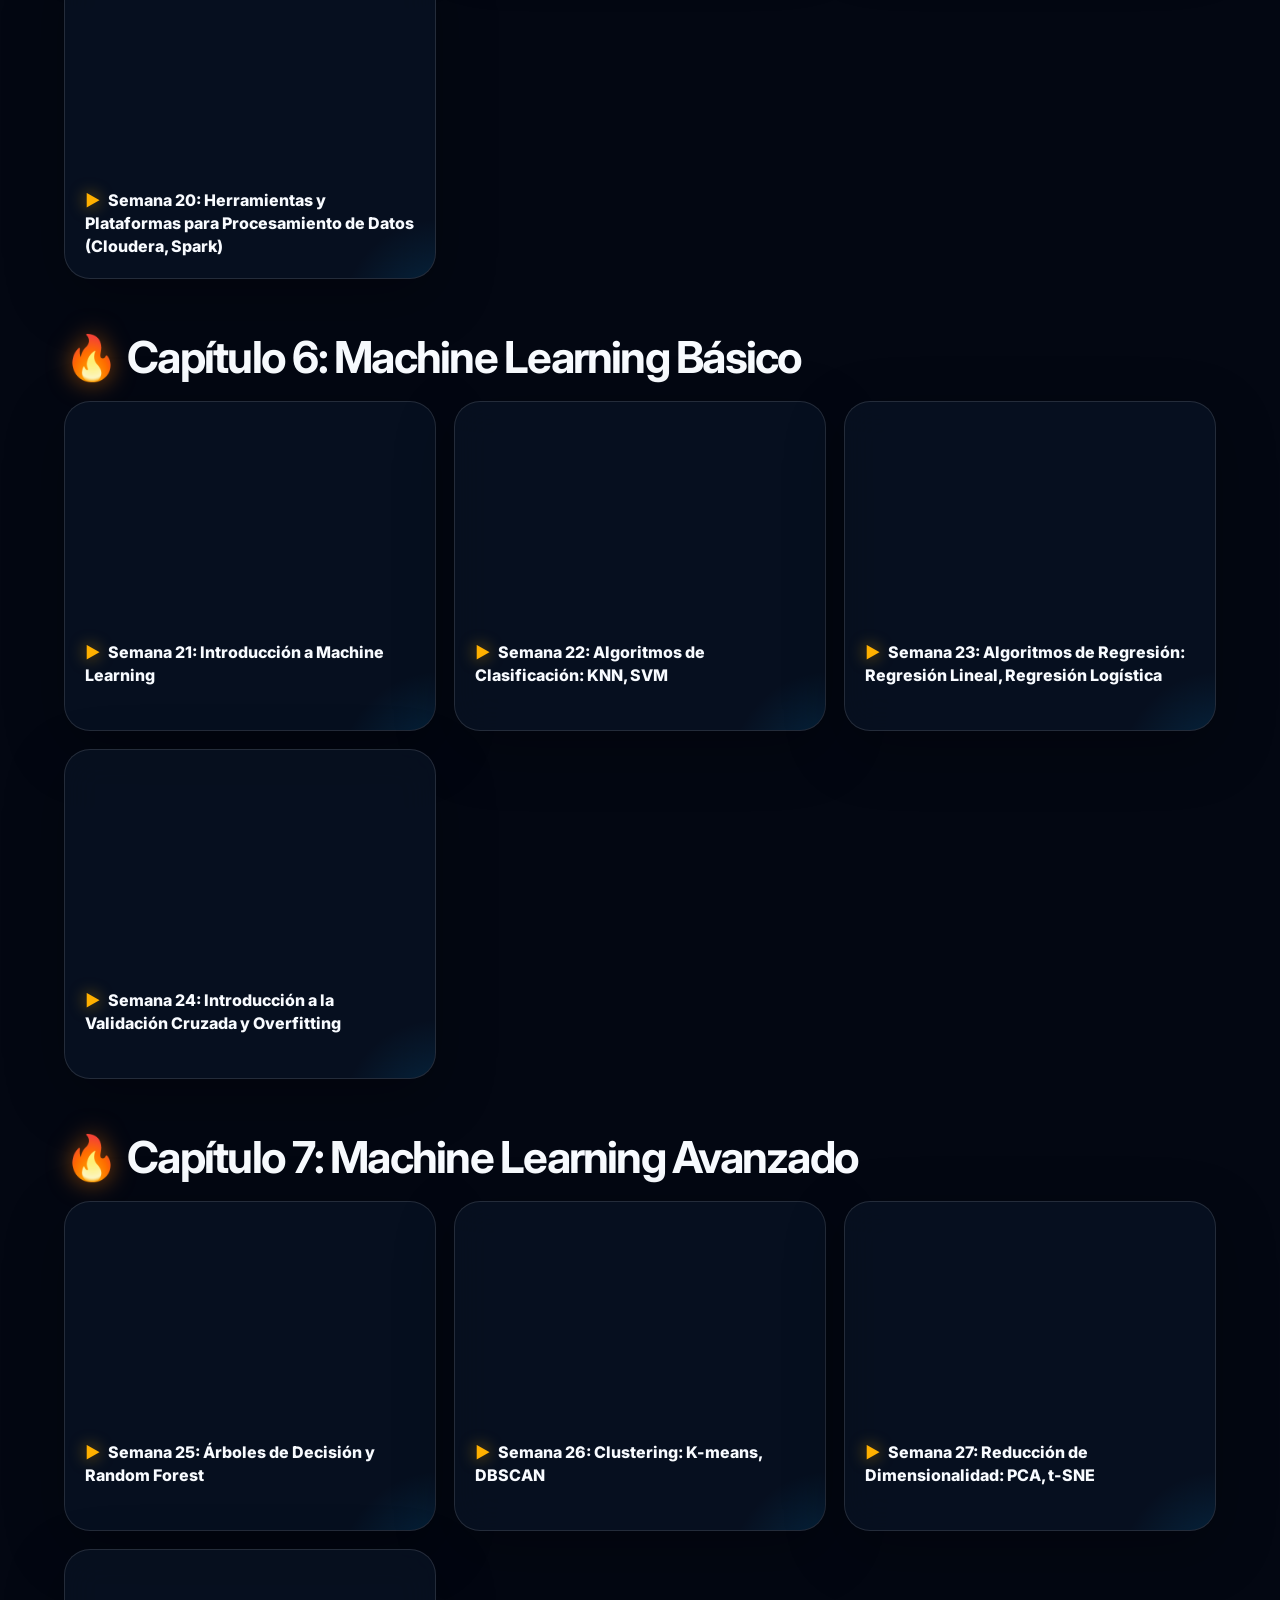
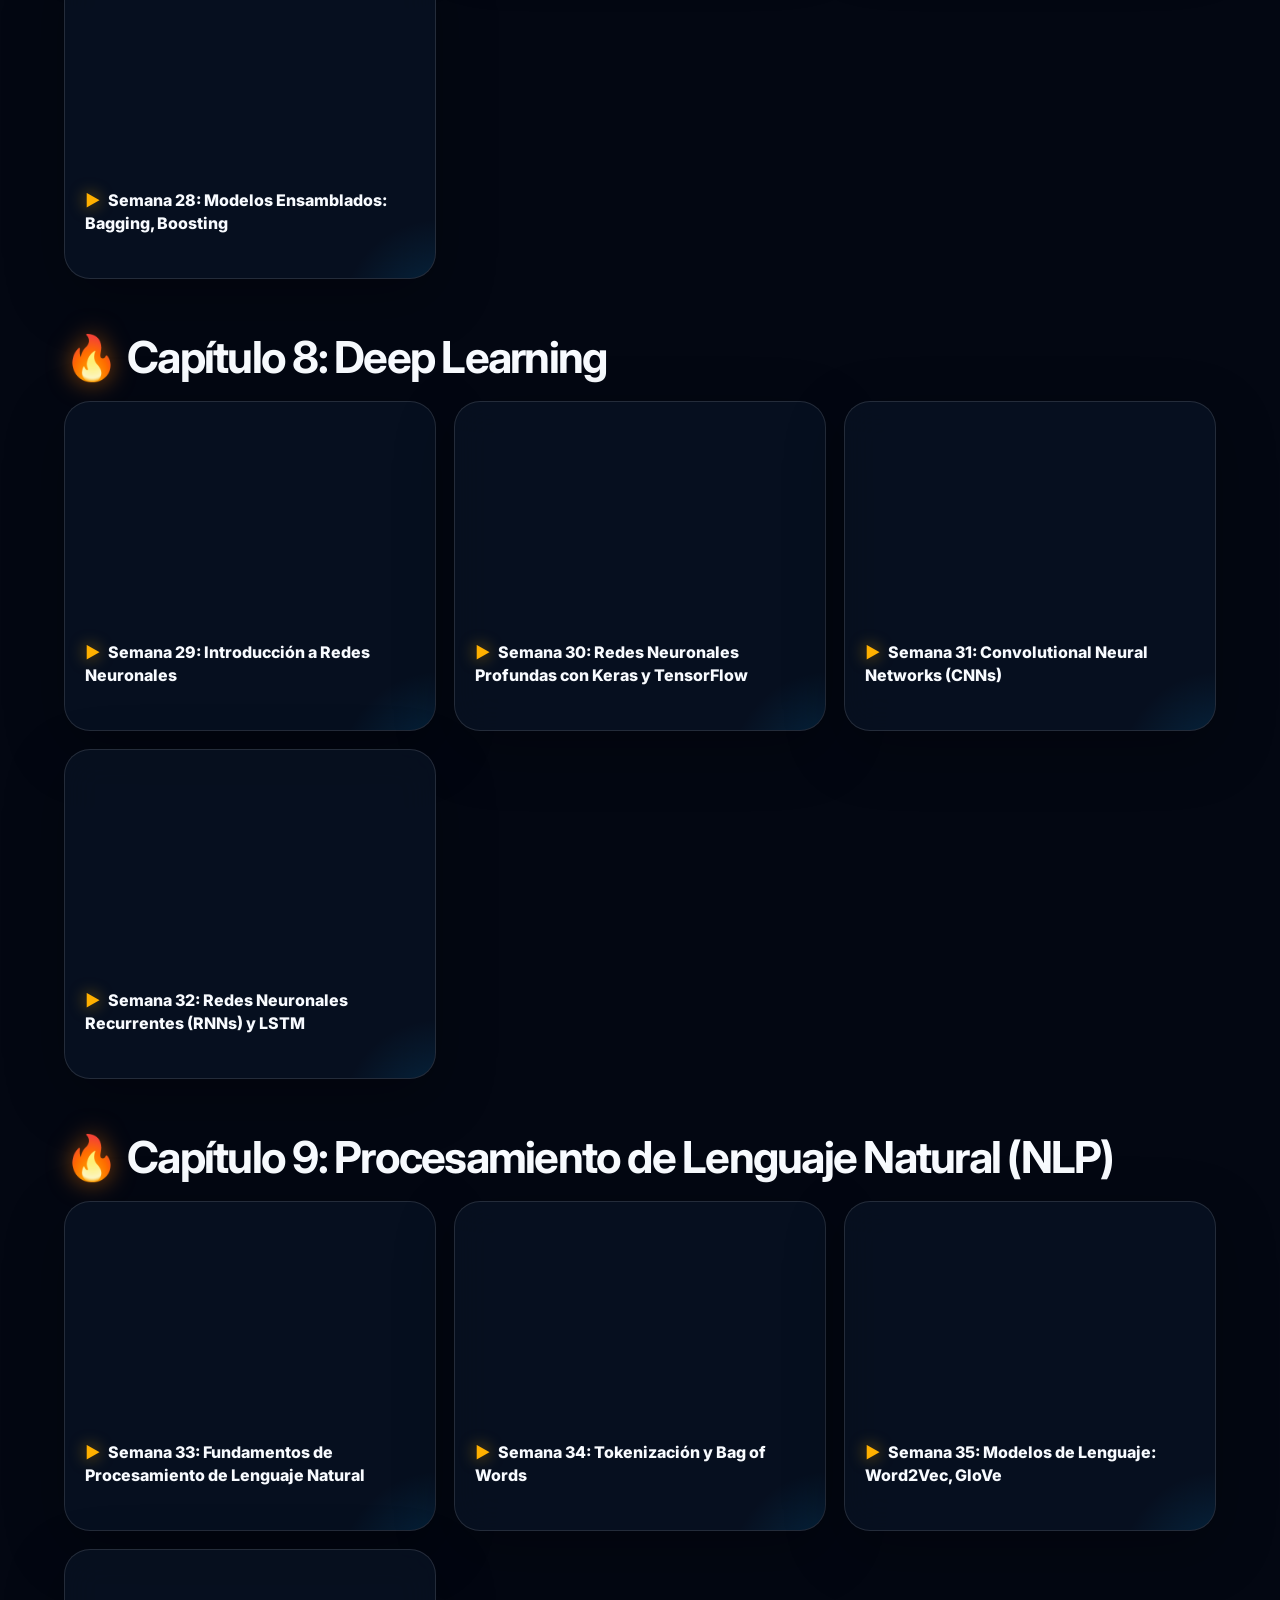
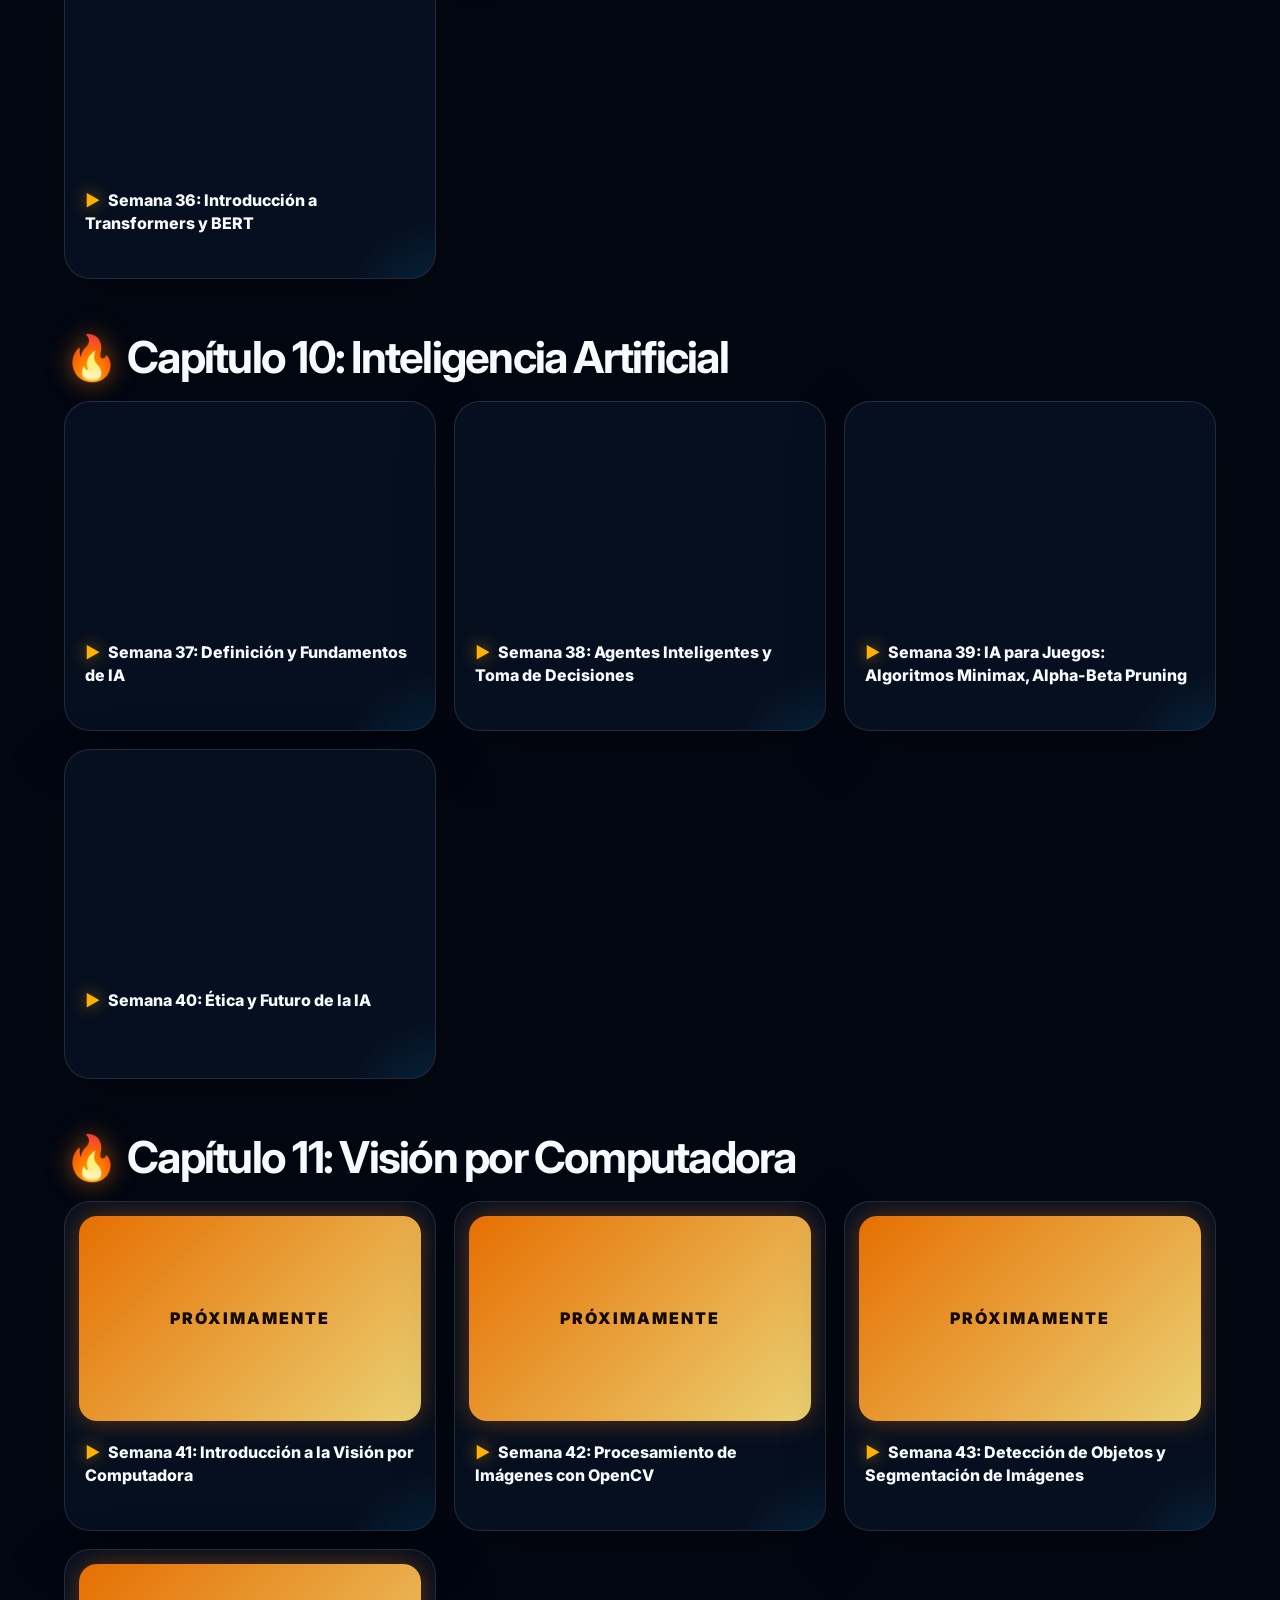
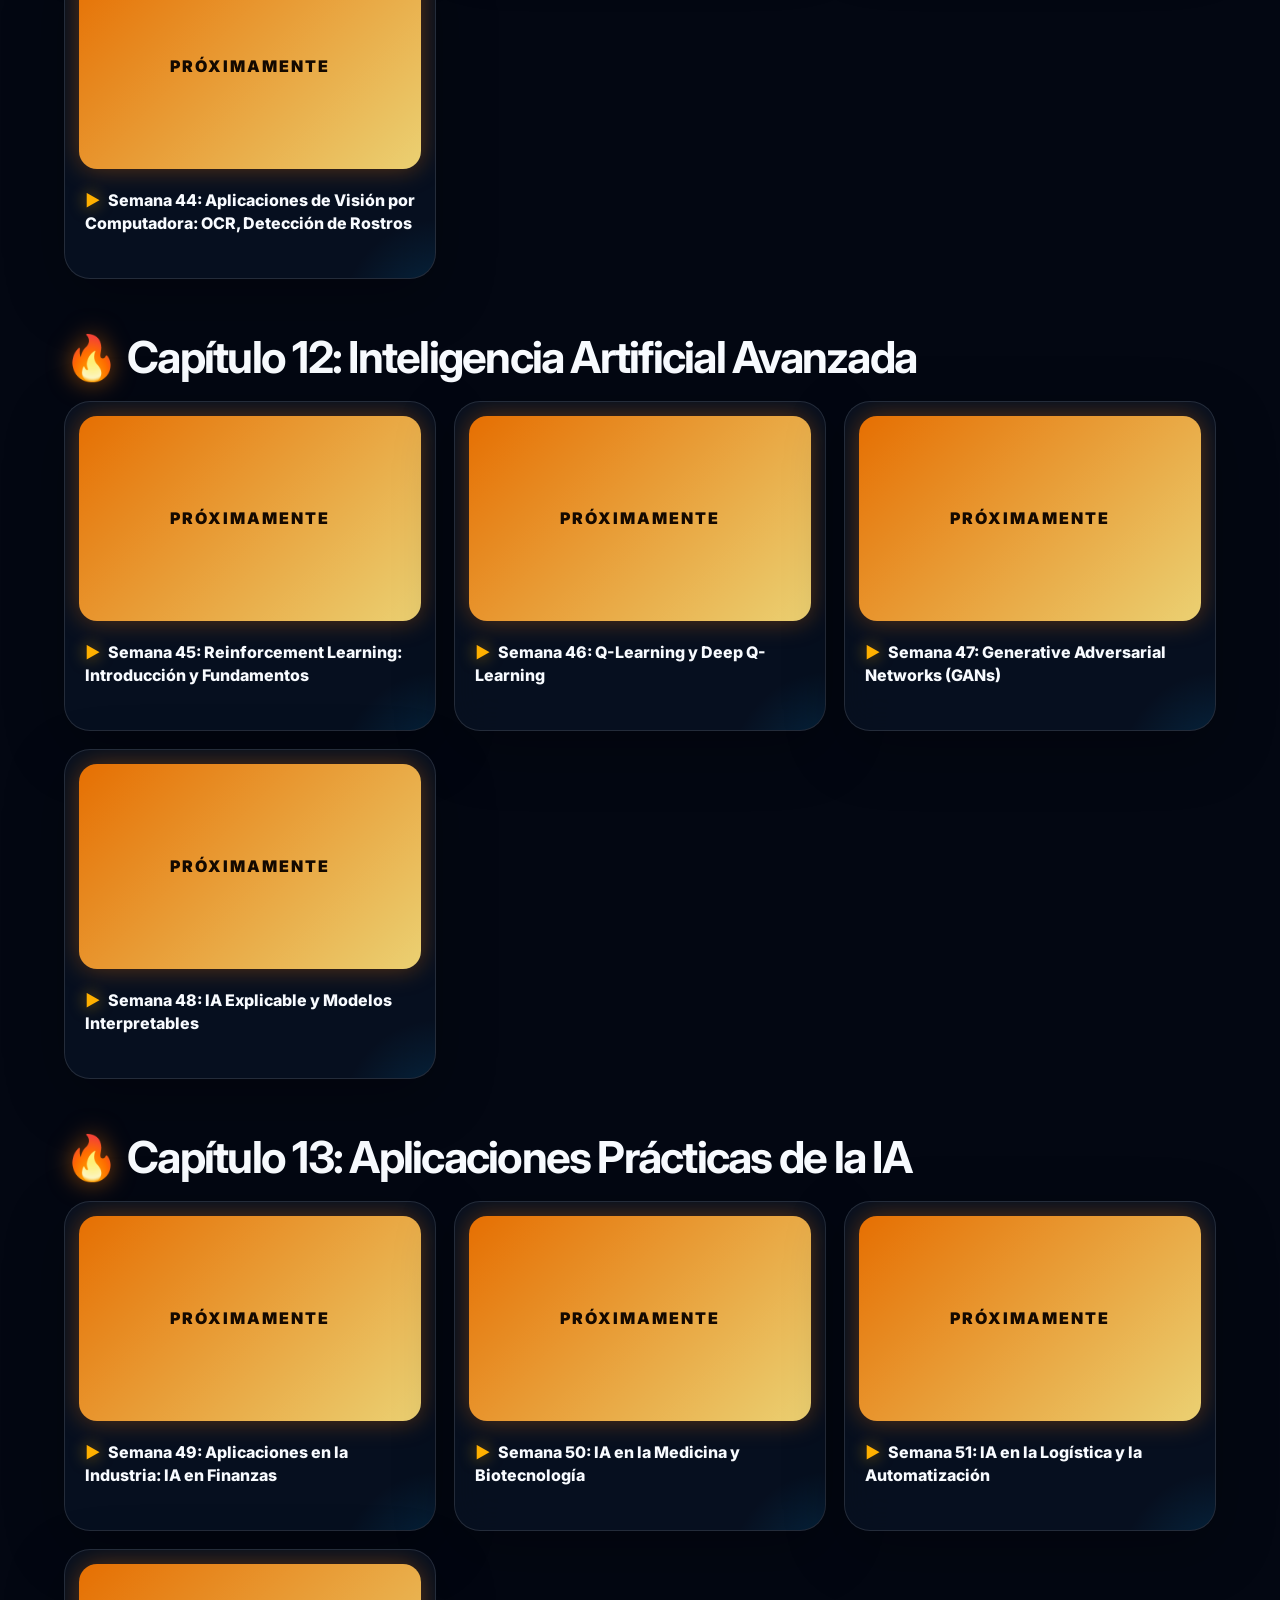
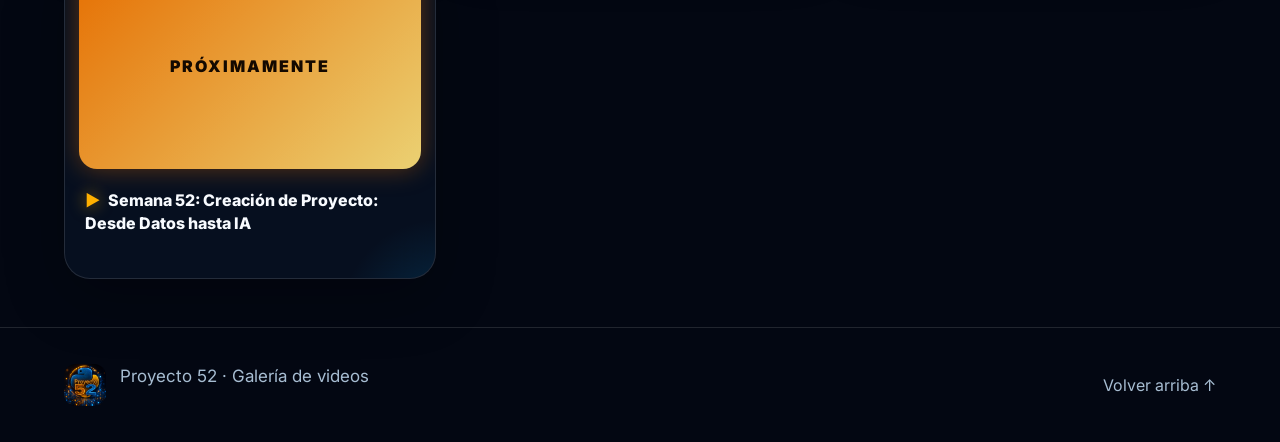
==== commit 9ce33360: "Update index.html" ====
--- a/galeria/index.html
+++ b/galeria/index.html
@@ -513,8 +513,7 @@
                 <p class="video-title">Semana 39: IA para Juegos: Algoritmos Minimax, Alpha-Beta Pruning</p>
             </div>
             <div class="video">
-                <iframe src="https://www.youtube.com/embed/VIDEO_ID2" allowfullscreen></iframe>
-                <div class="overlay">Próximamente</div>
+                <iframe src="https://www.youtube.com/embed/eMhPVaYzvsI" allowfullscreen></iframe>
                 <p class="video-title">Semana 40: Ética y Futuro de la IA</p>
             </div>
         </div>
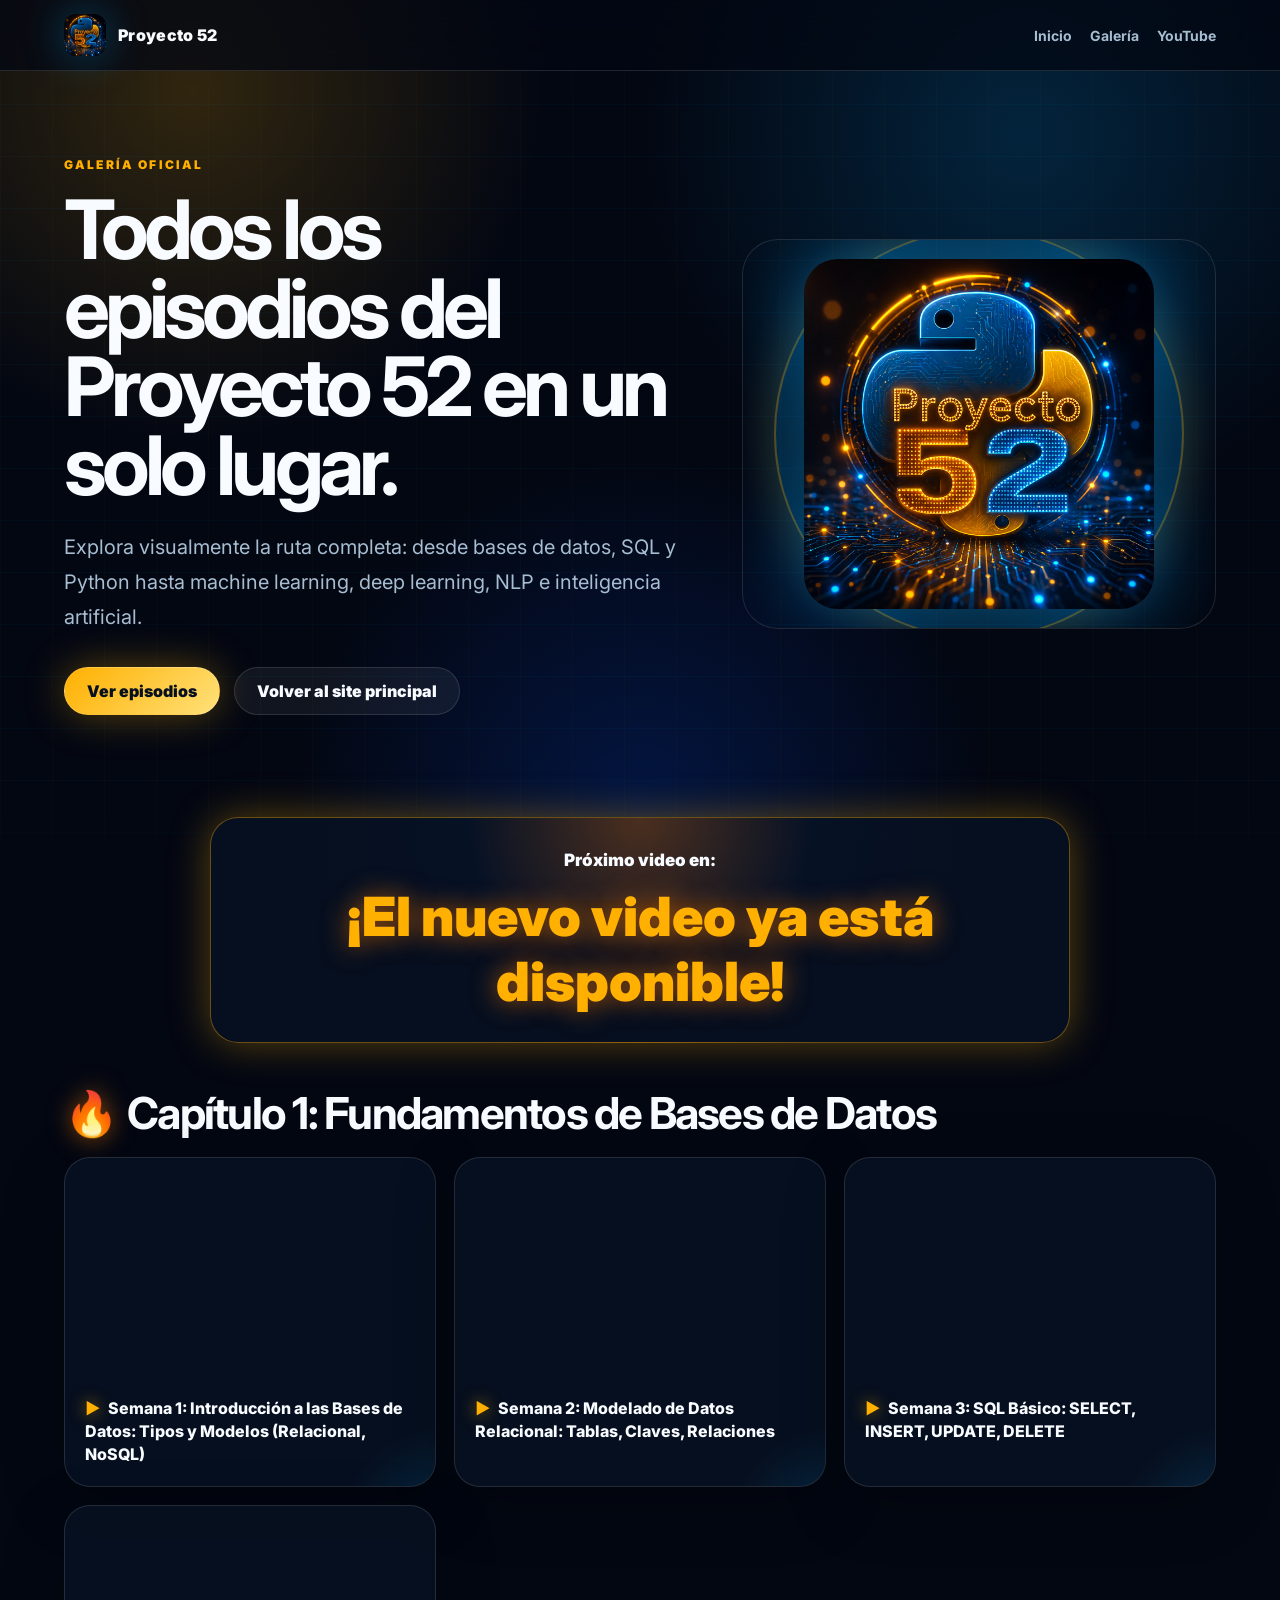
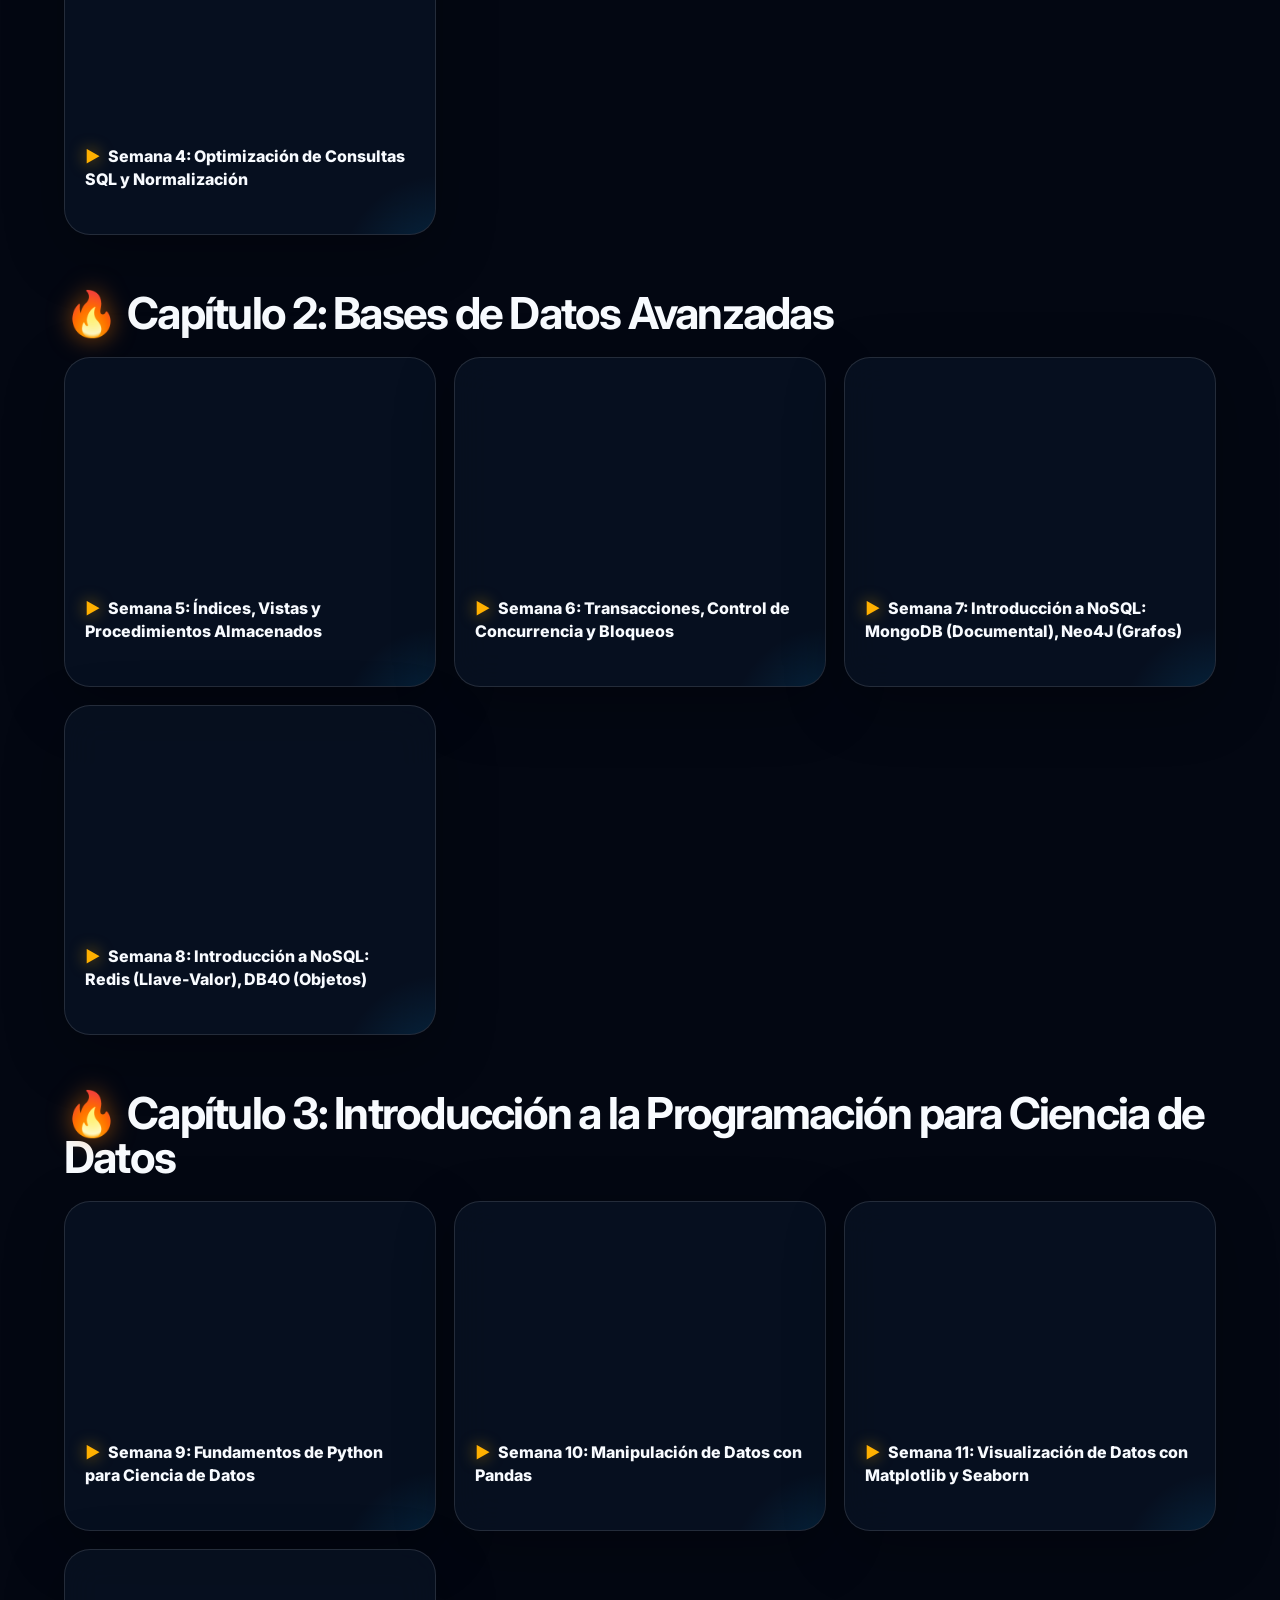
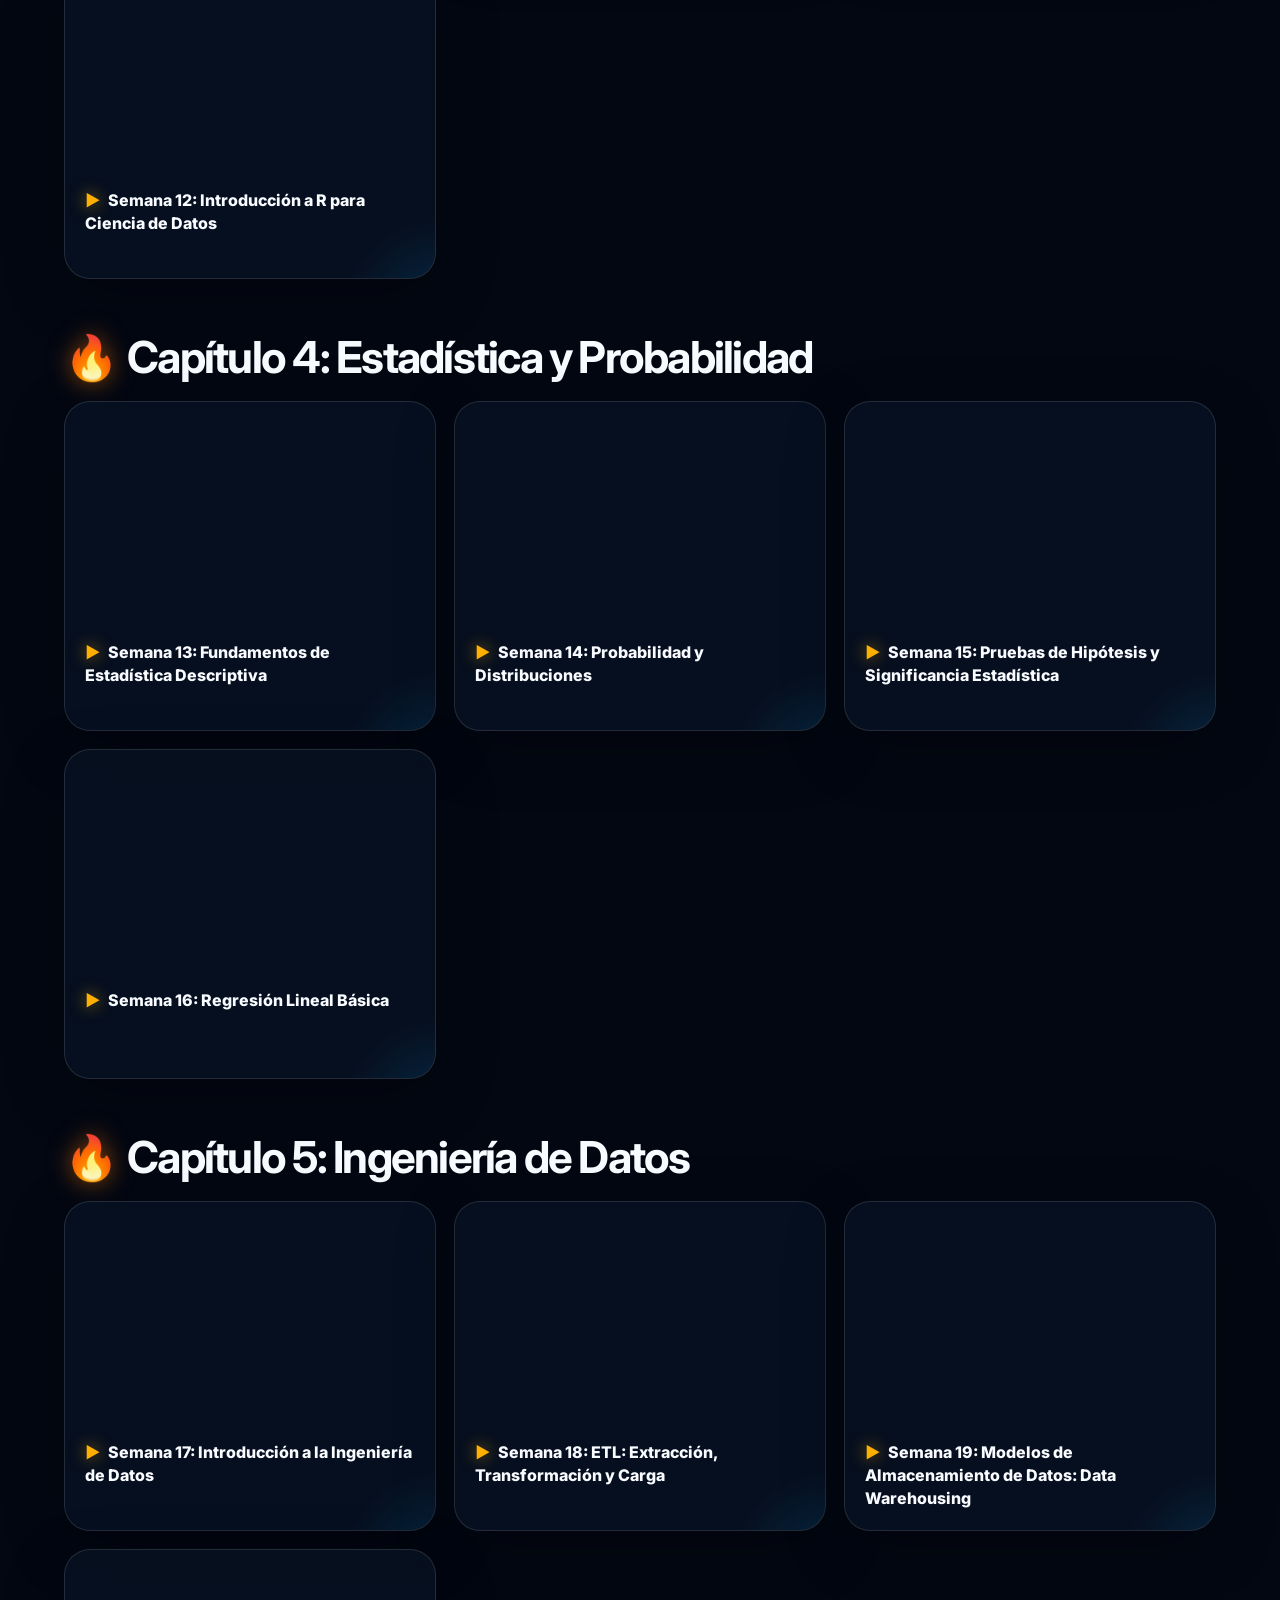
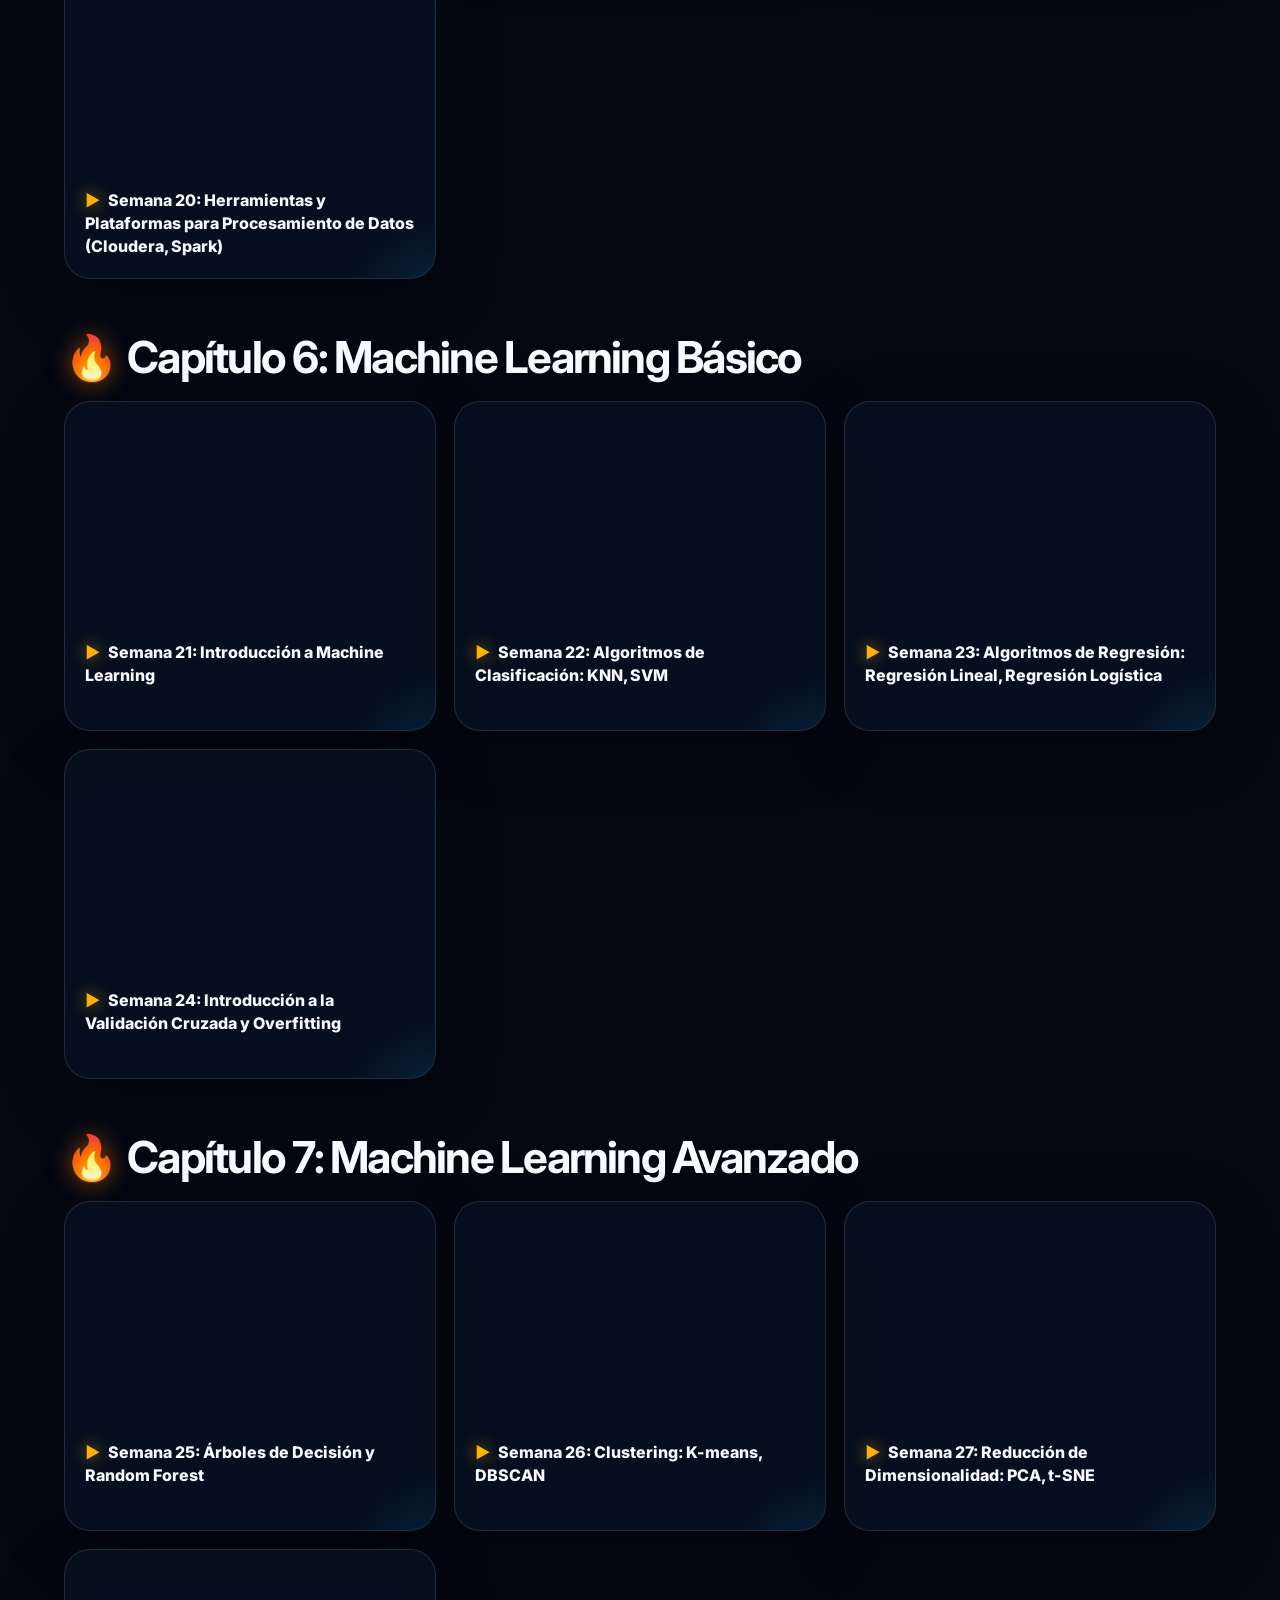
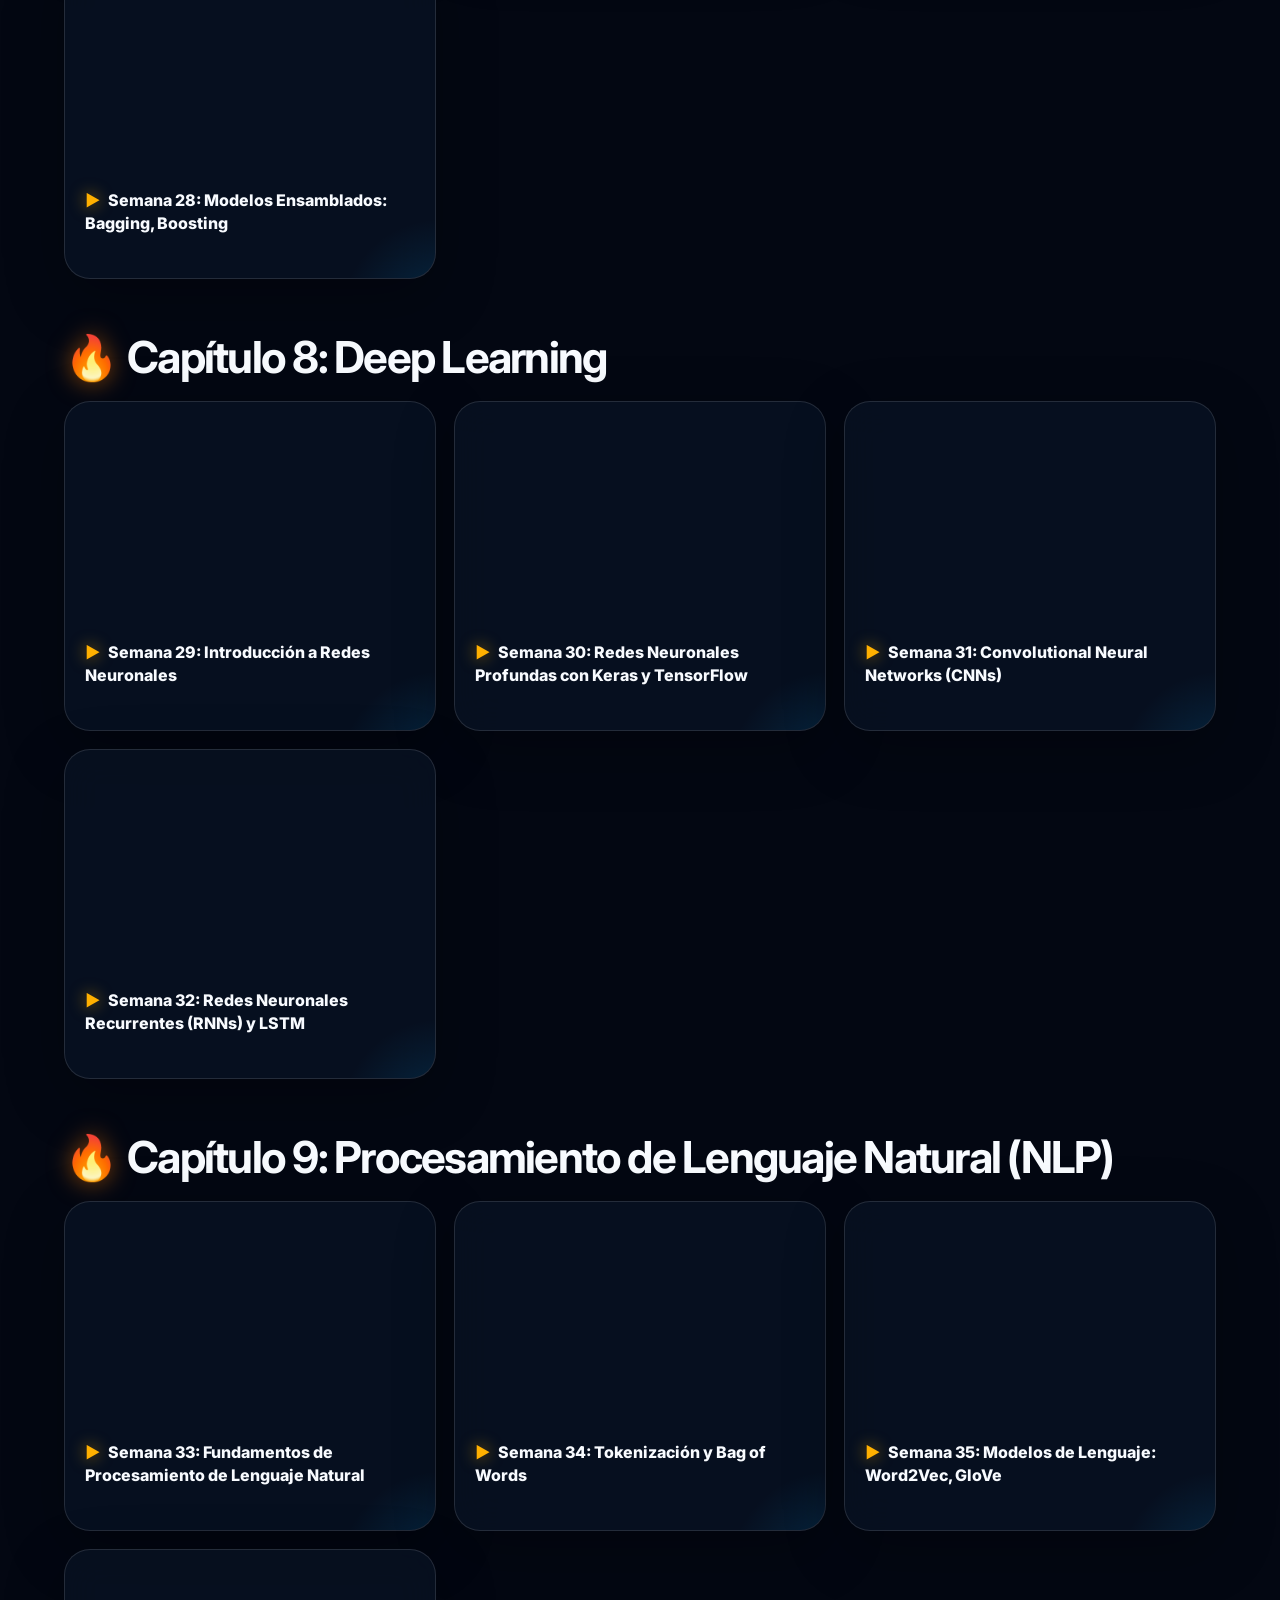
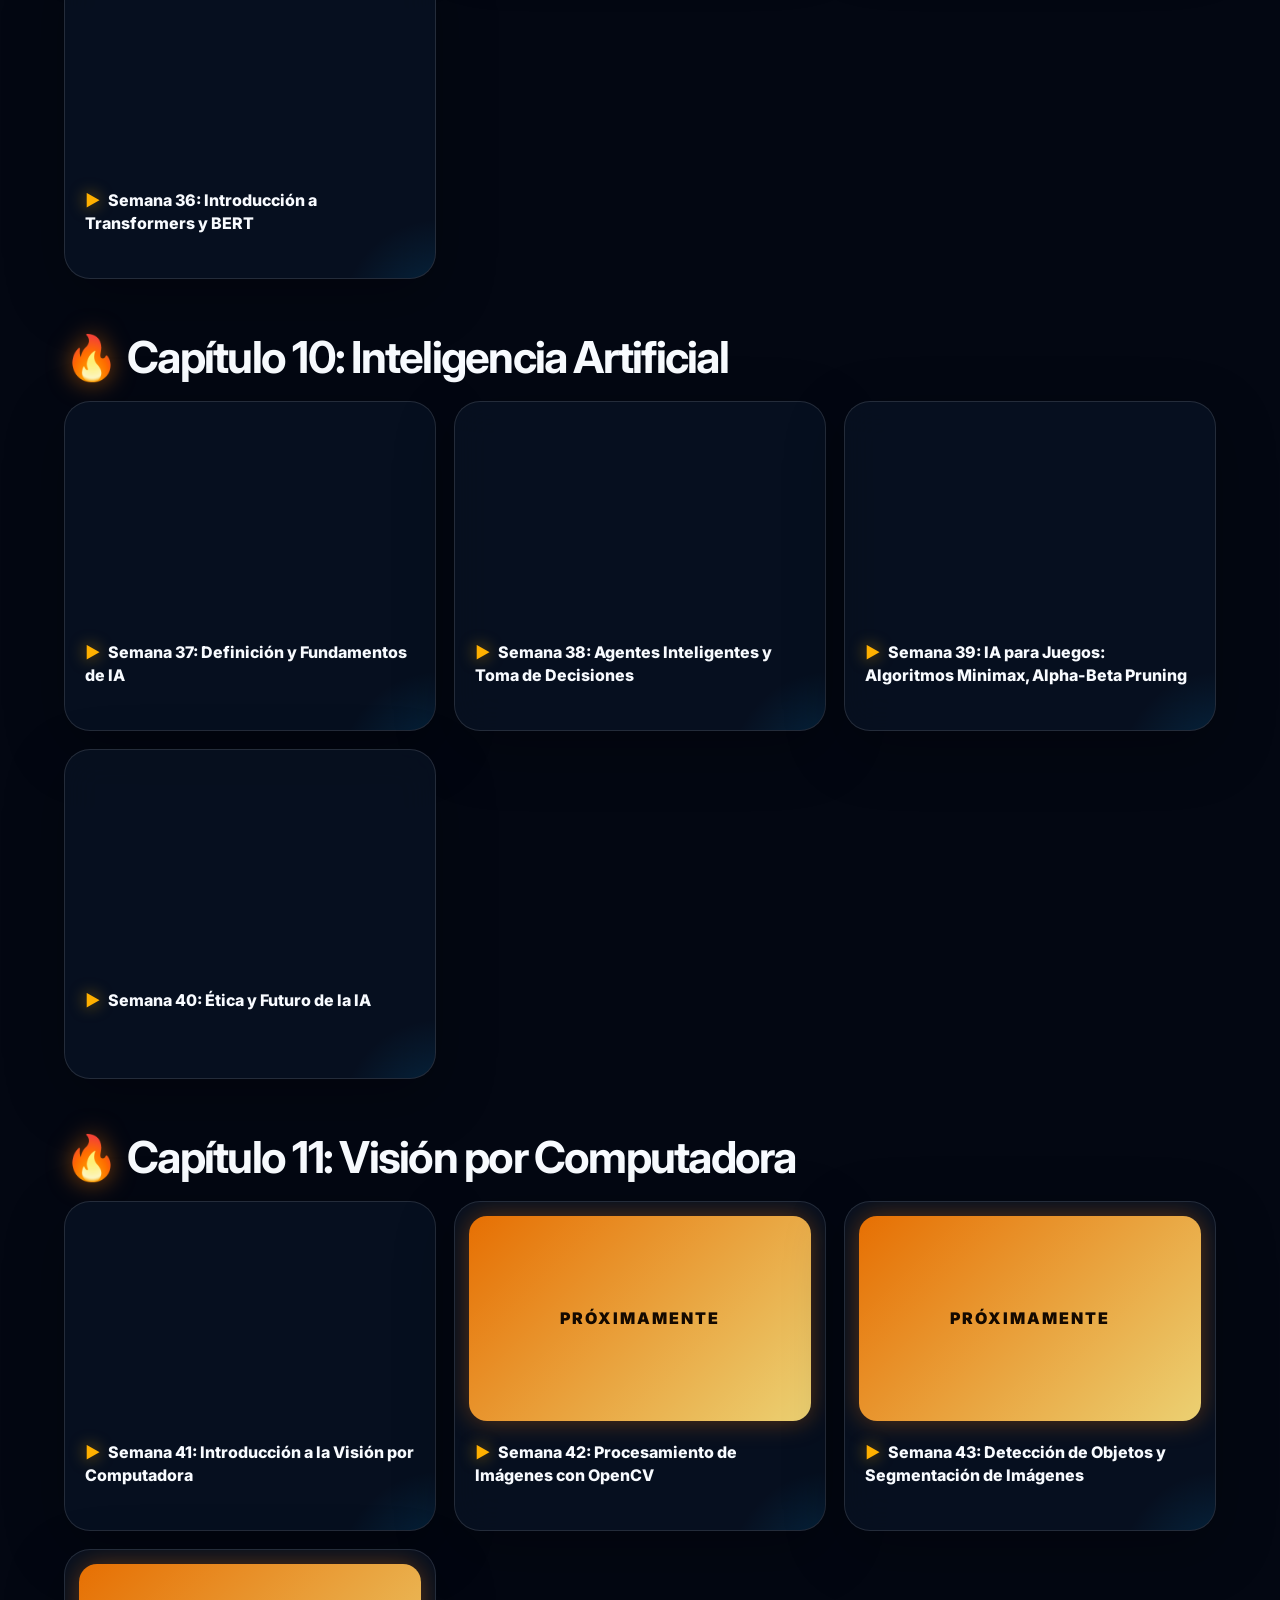
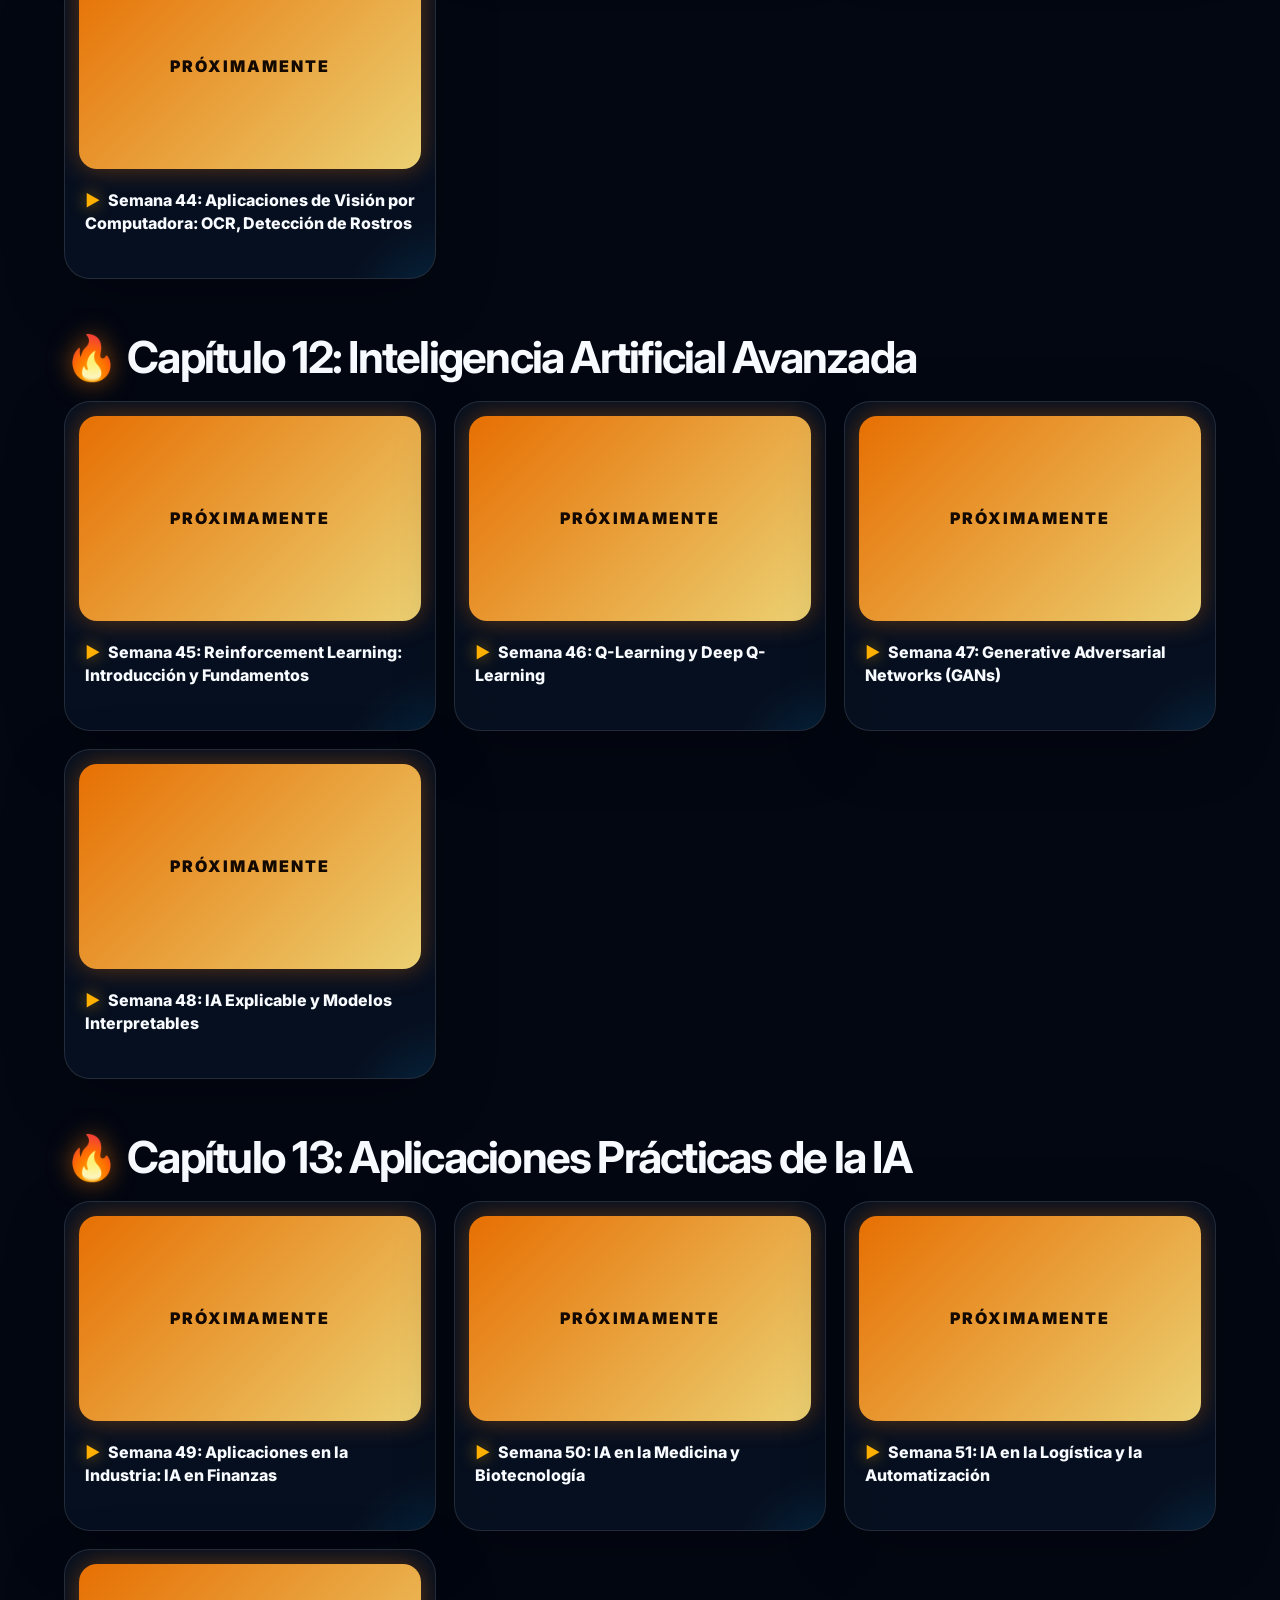
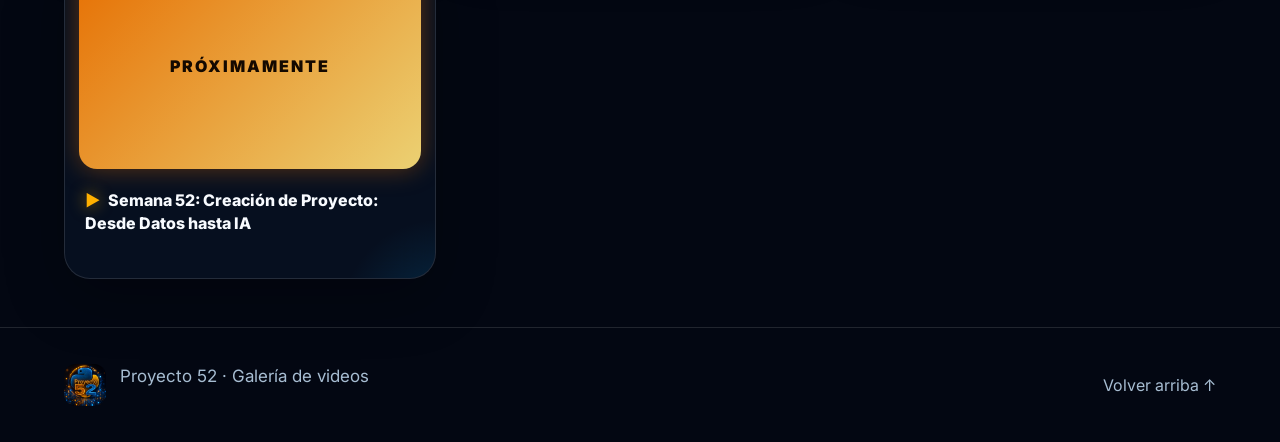
==== commit f22dd9f8: "Update index.html" ====
--- a/galeria/index.html
+++ b/galeria/index.html
@@ -512,7 +512,7 @@
                 <iframe src="https://www.youtube.com/embed/lDv7RCvTC9o" allowfullscreen></iframe>
                 <p class="video-title">Semana 39: IA para Juegos: Algoritmos Minimax, Alpha-Beta Pruning</p>
             </div>
-            <div class="video">
+            <div class="video habilitado">
                 <iframe src="https://www.youtube.com/embed/eMhPVaYzvsI" allowfullscreen></iframe>
                 <p class="video-title">Semana 40: Ética y Futuro de la IA</p>
             </div>
@@ -520,9 +520,8 @@
 
         <h2>Capítulo 11: Visión por Computadora</h2>
         <div class="mosaico">
-            <div class="video">
-                <iframe src="https://www.youtube.com/embed/VIDEO_ID1" allowfullscreen></iframe>
-                <div class="overlay">Próximamente</div>
+            <div class="video habilitado">
+                <iframe src="https://www.youtube.com/embed/sZDiN3--j8I" allowfullscreen></iframe>
                 <p class="video-title">Semana 41: Introducción a la Visión por Computadora</p>
             </div>
             <div class="video">
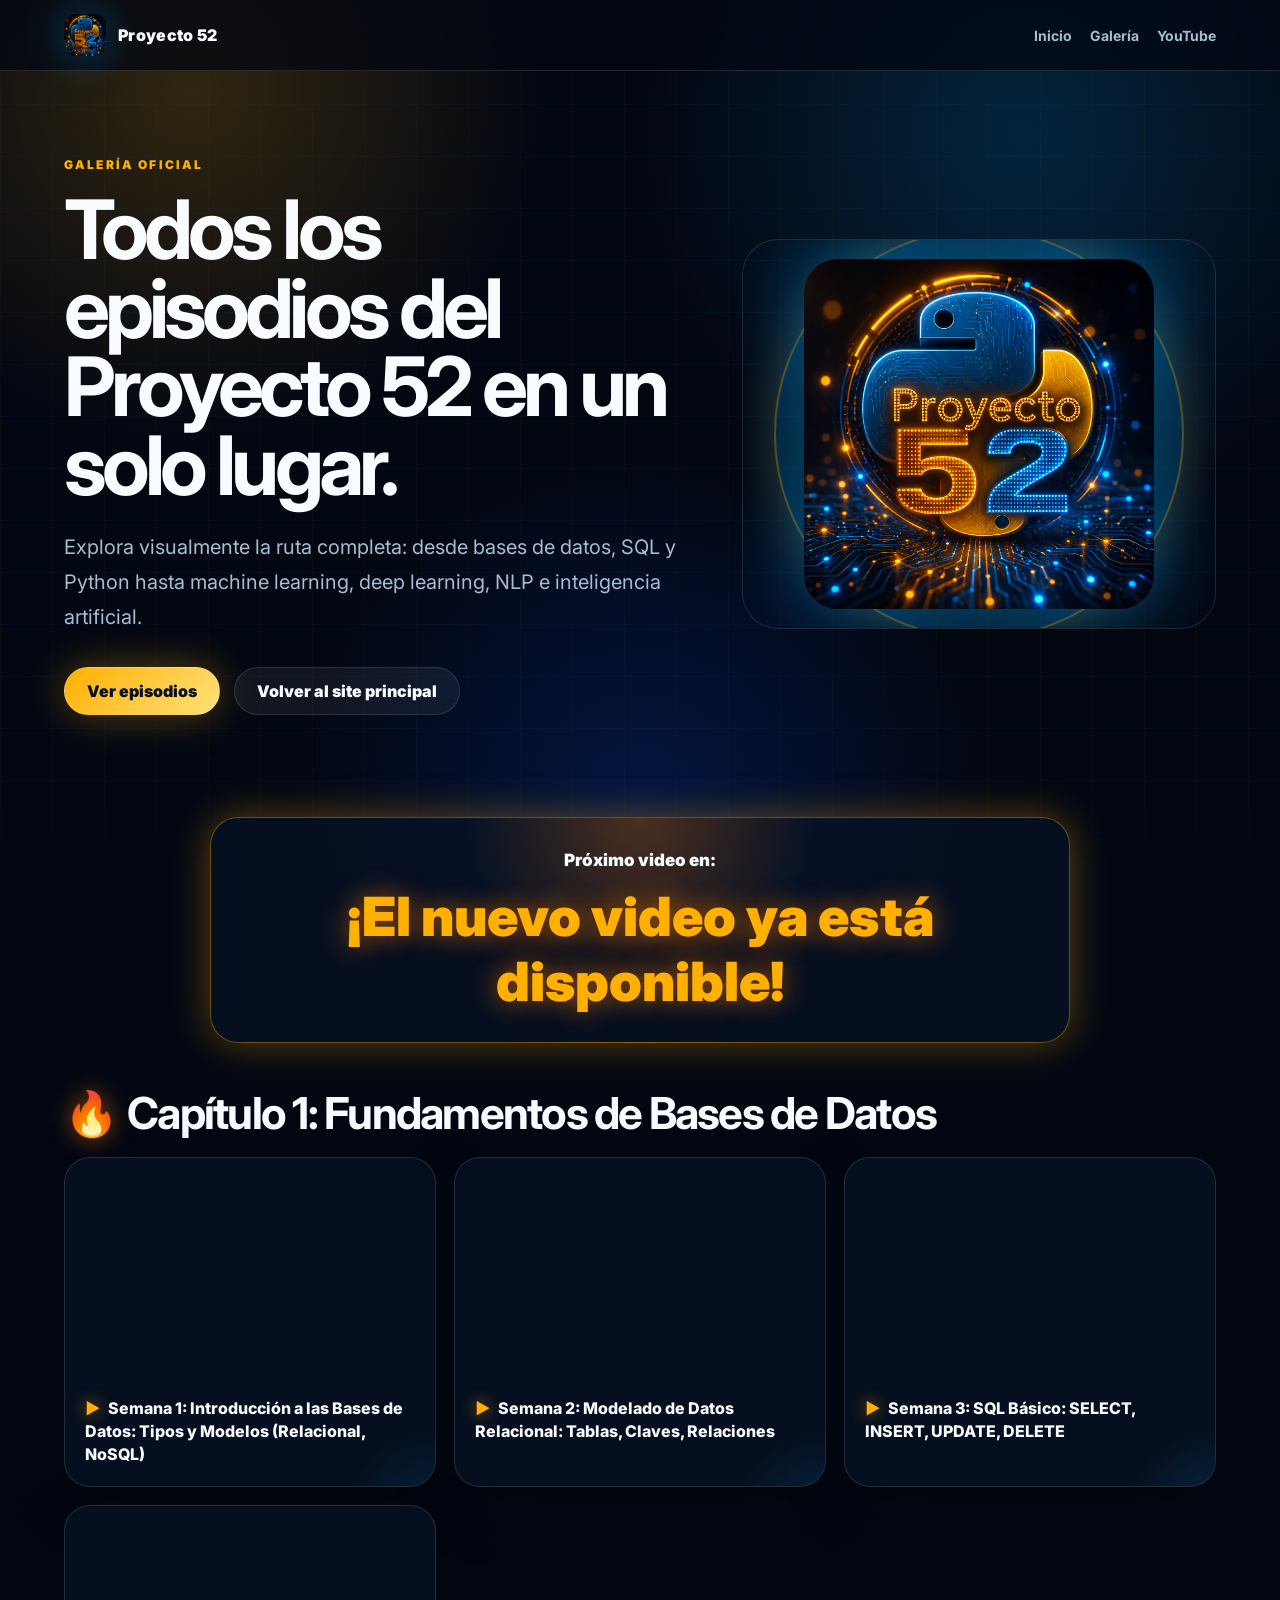
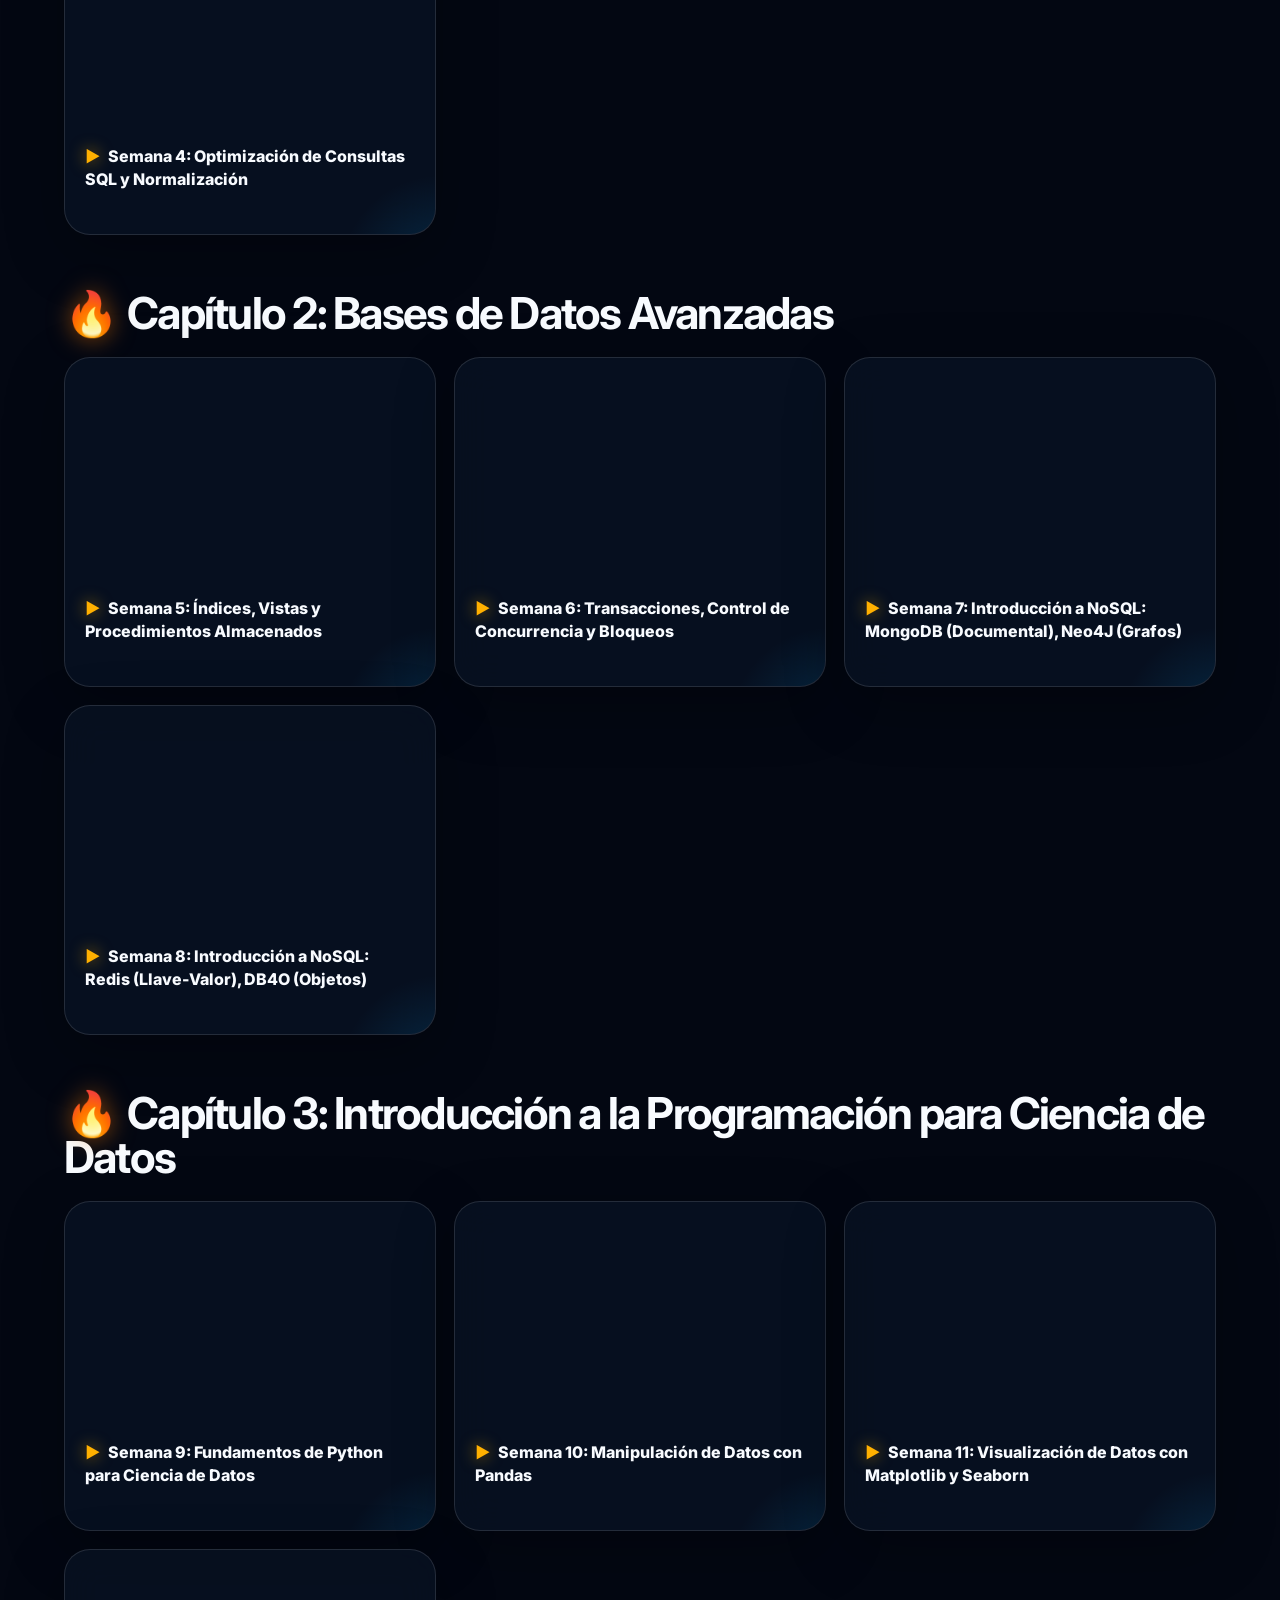
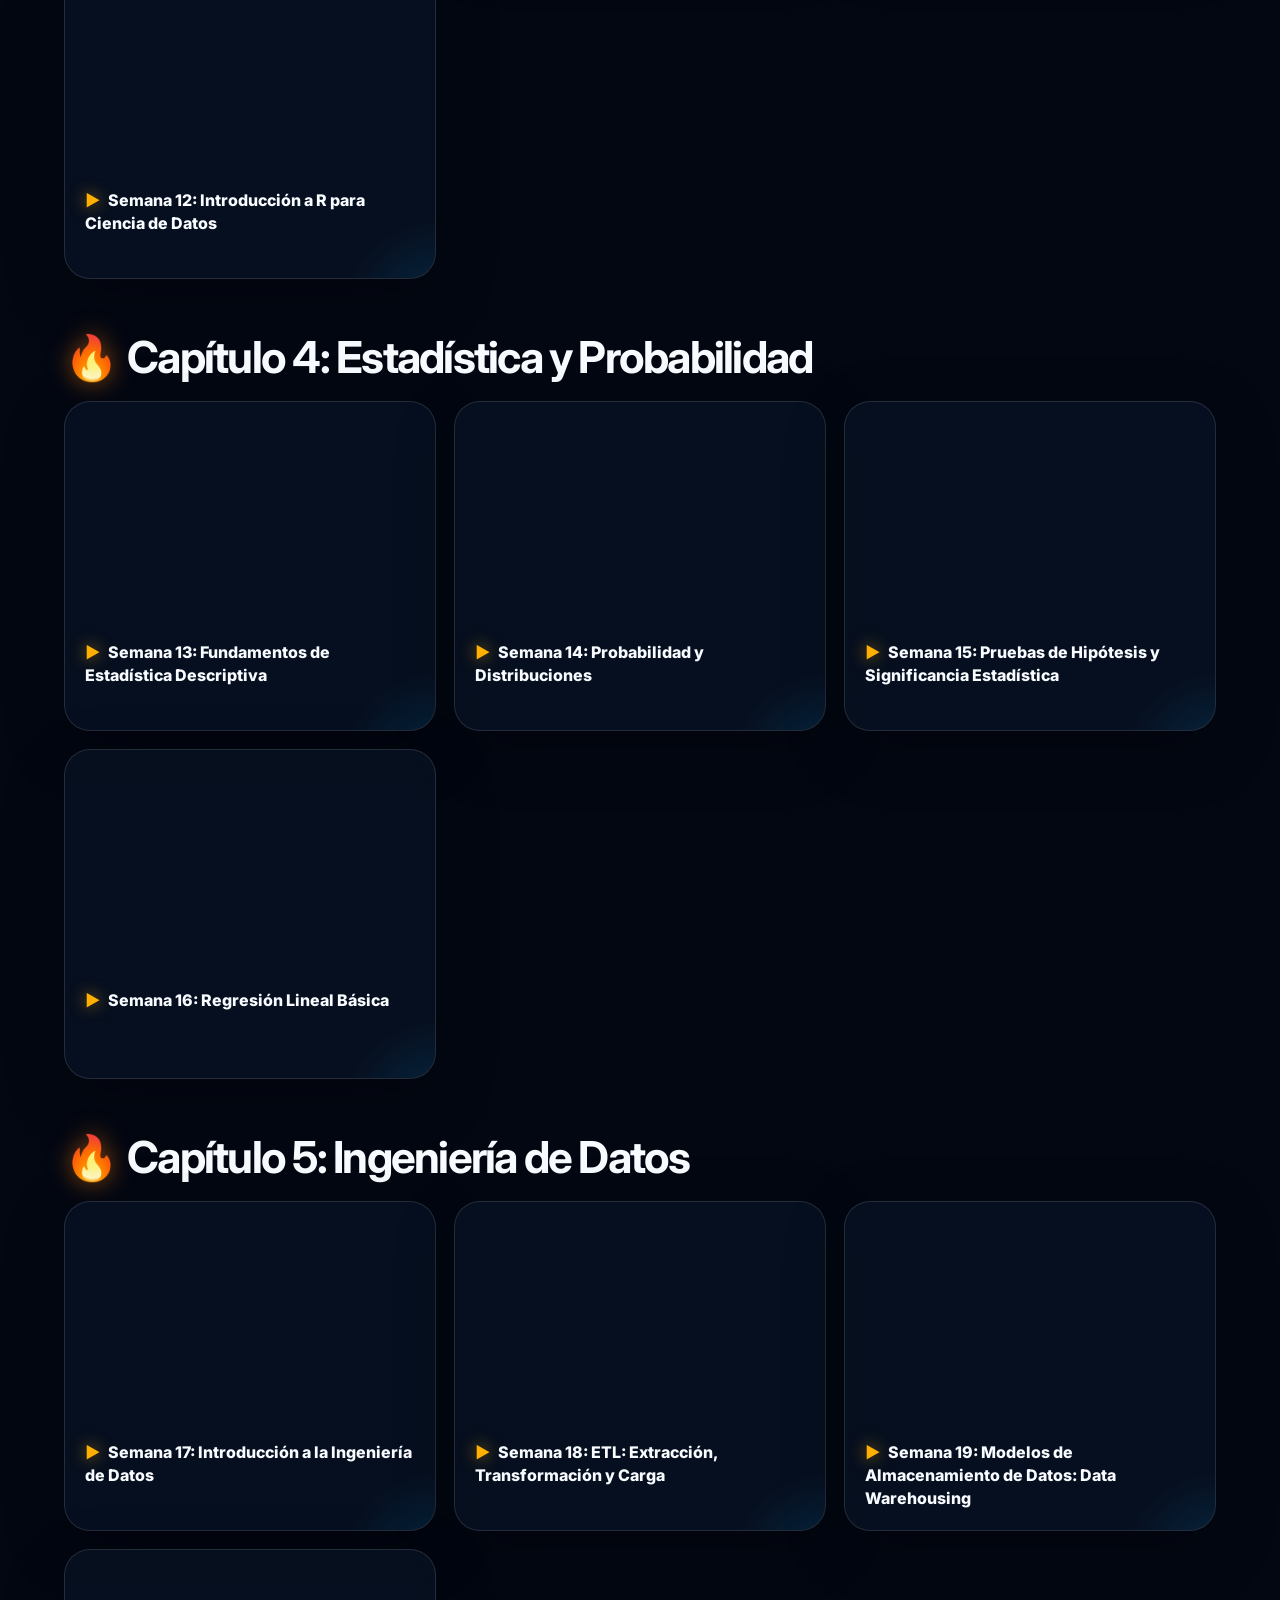
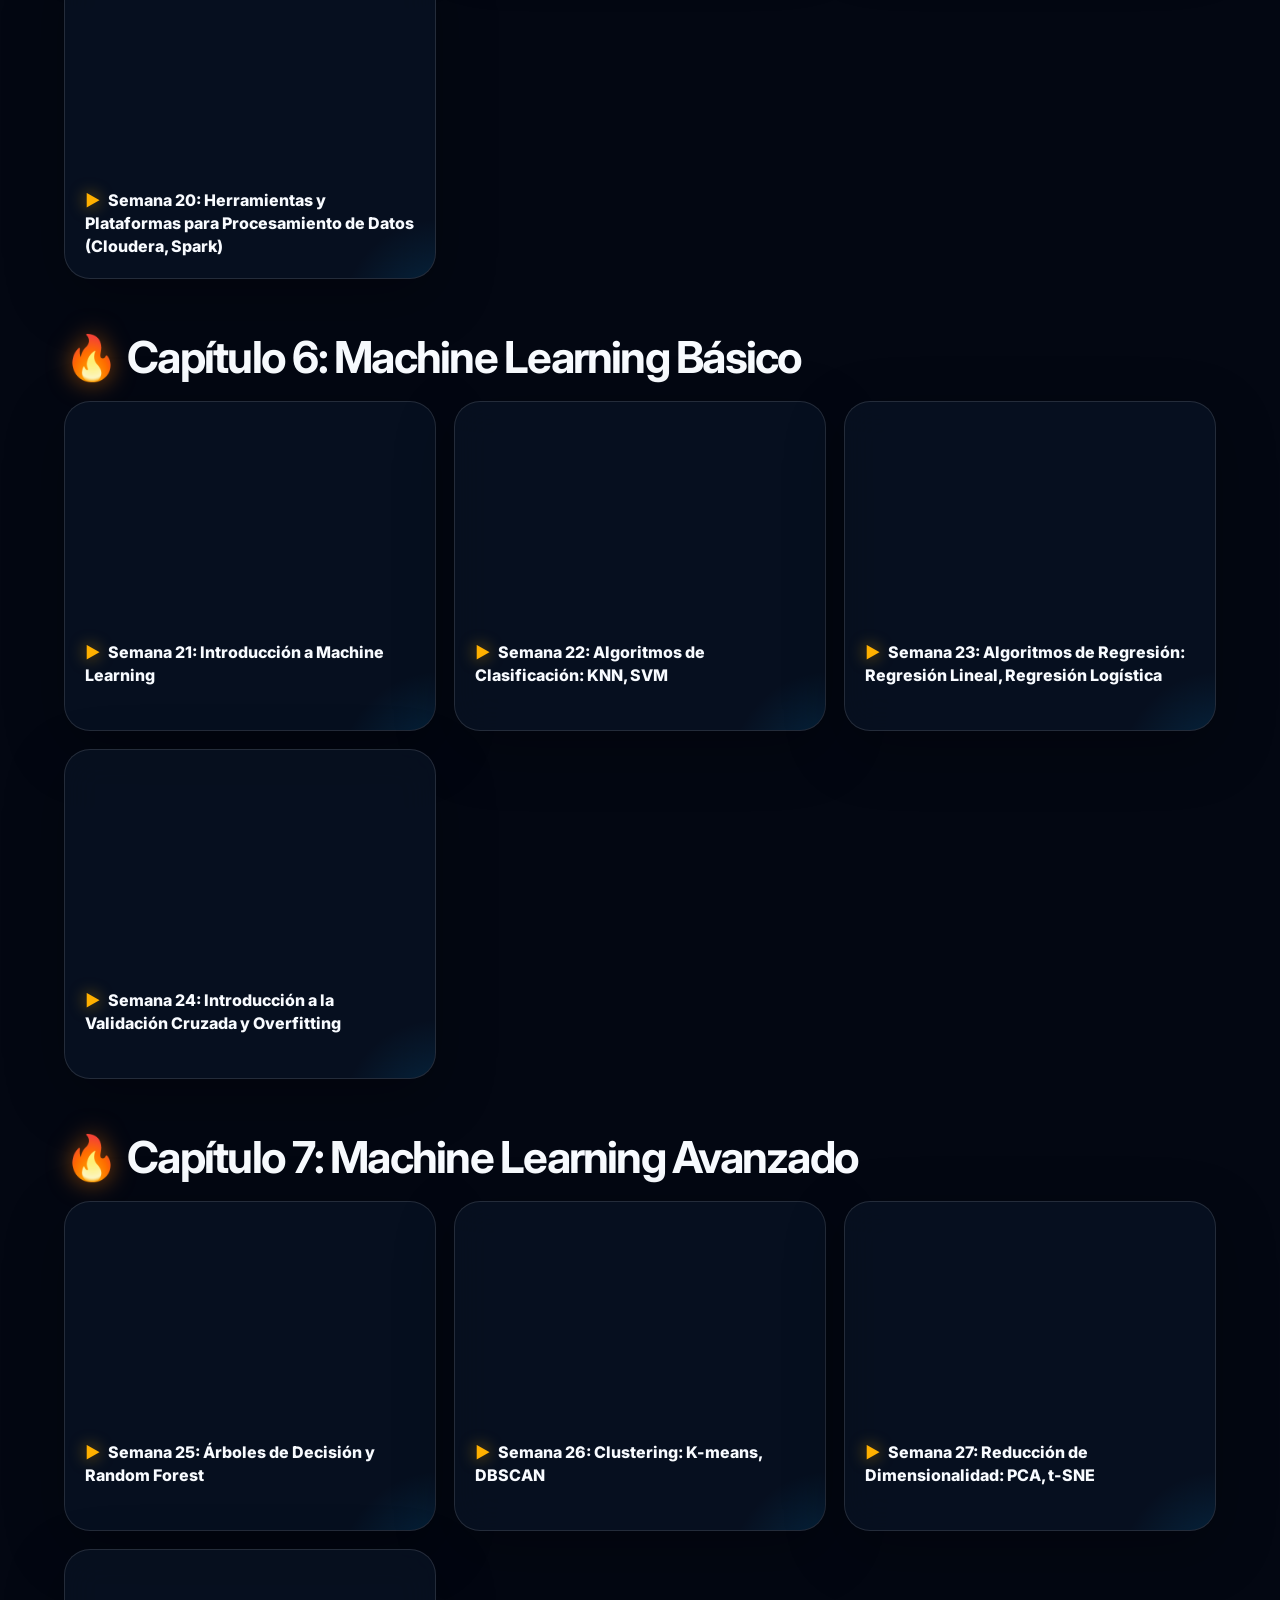
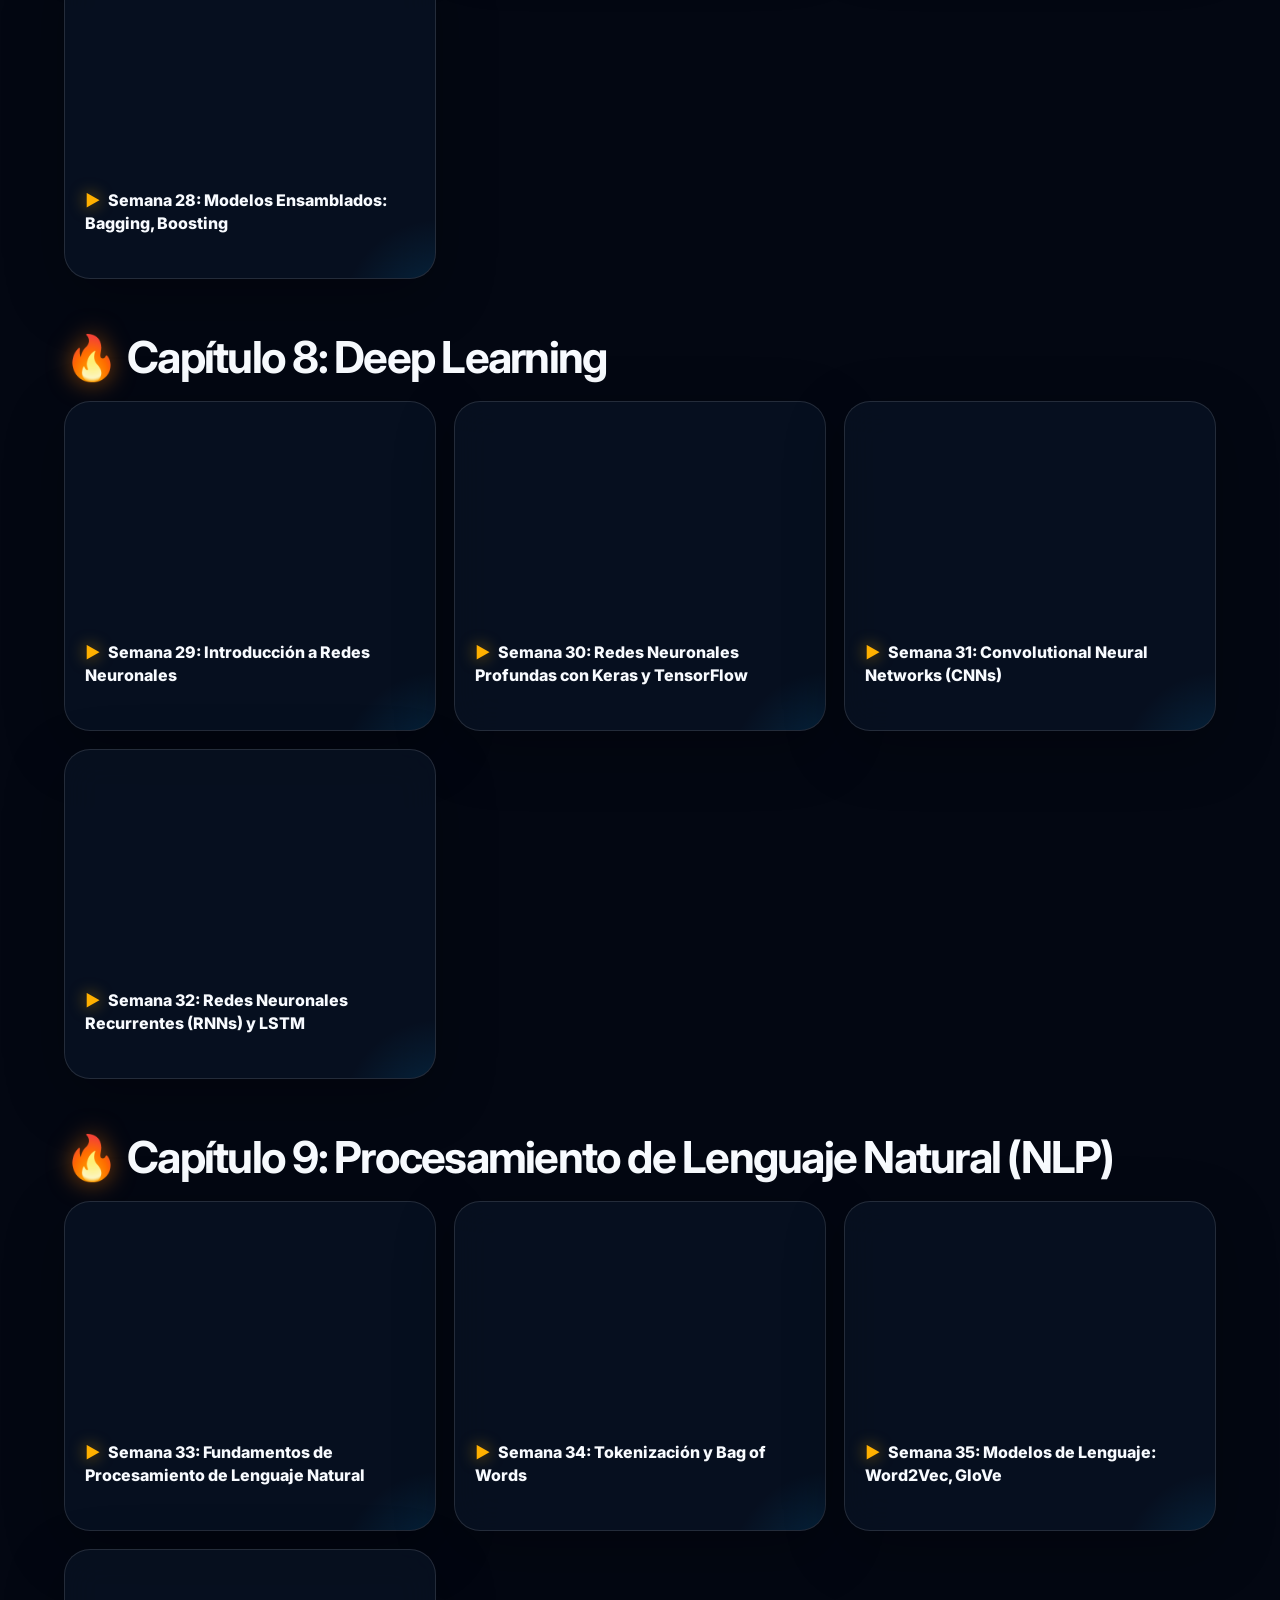
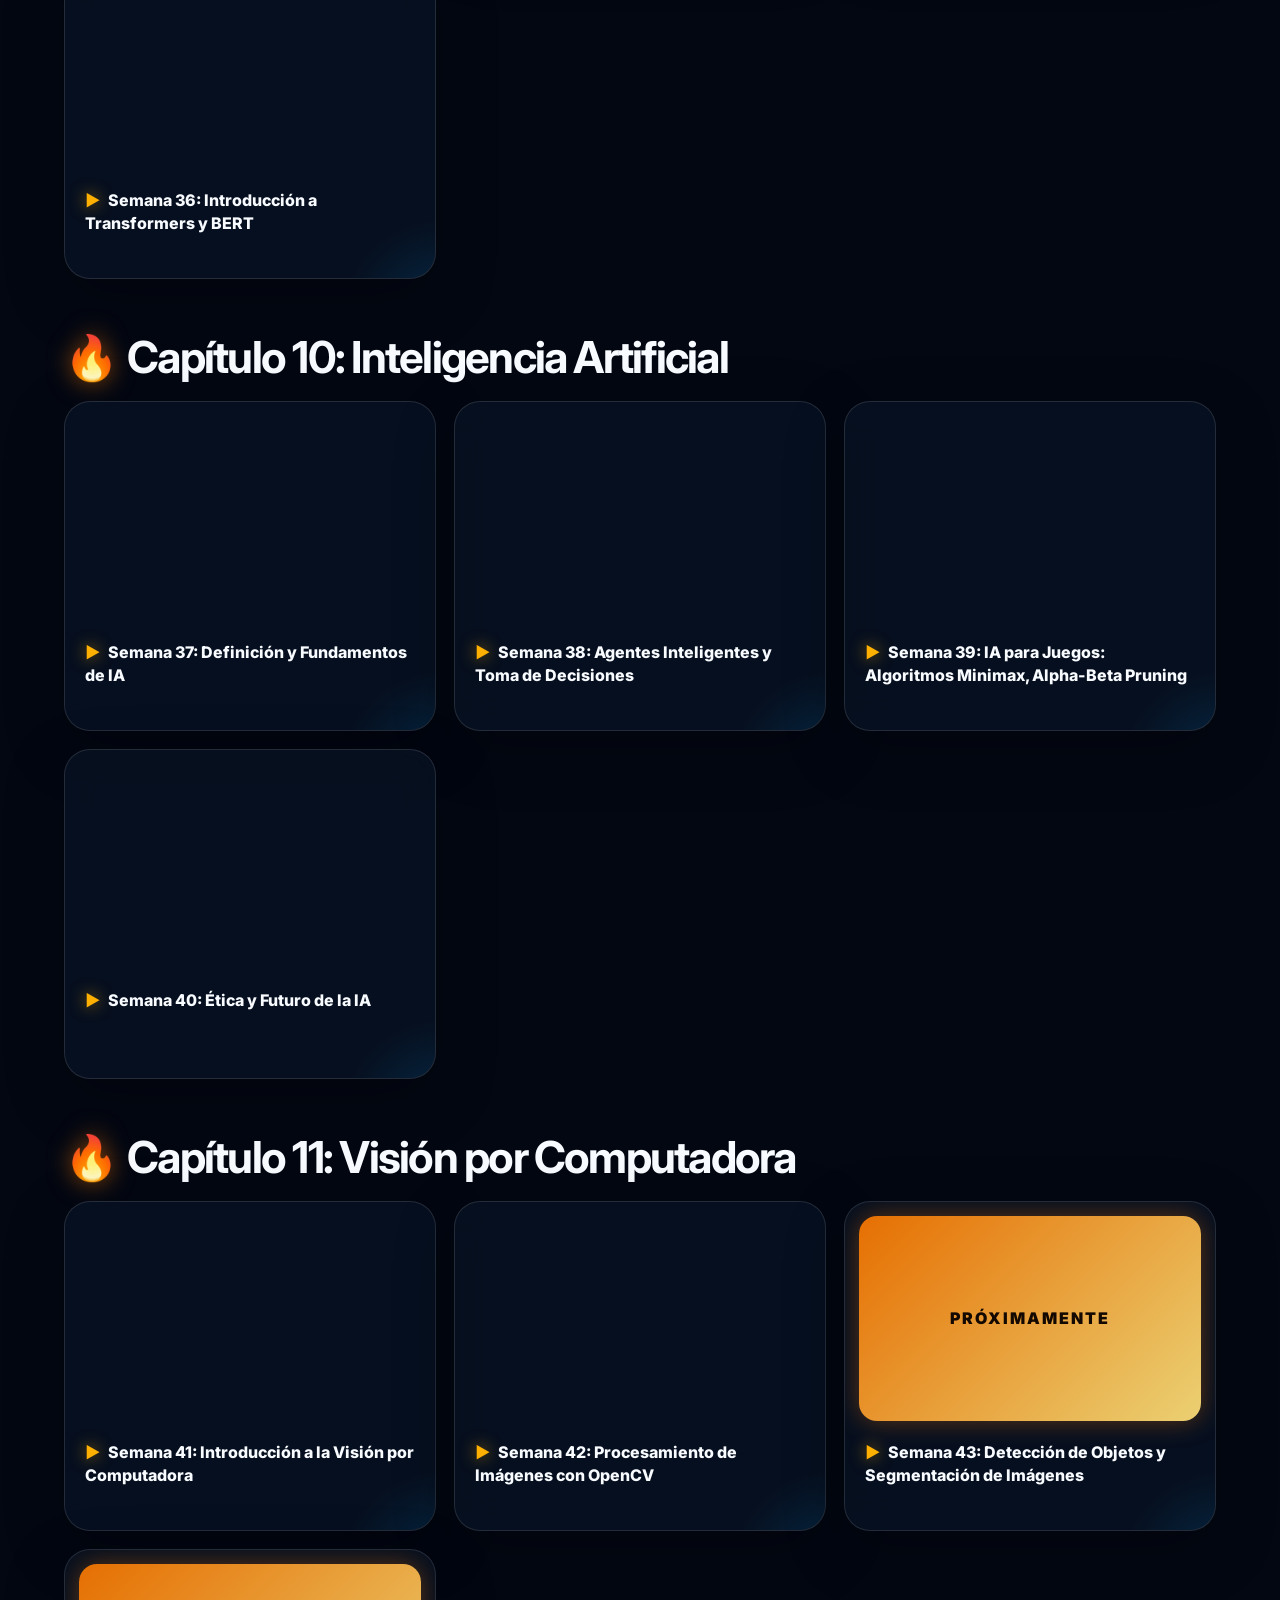
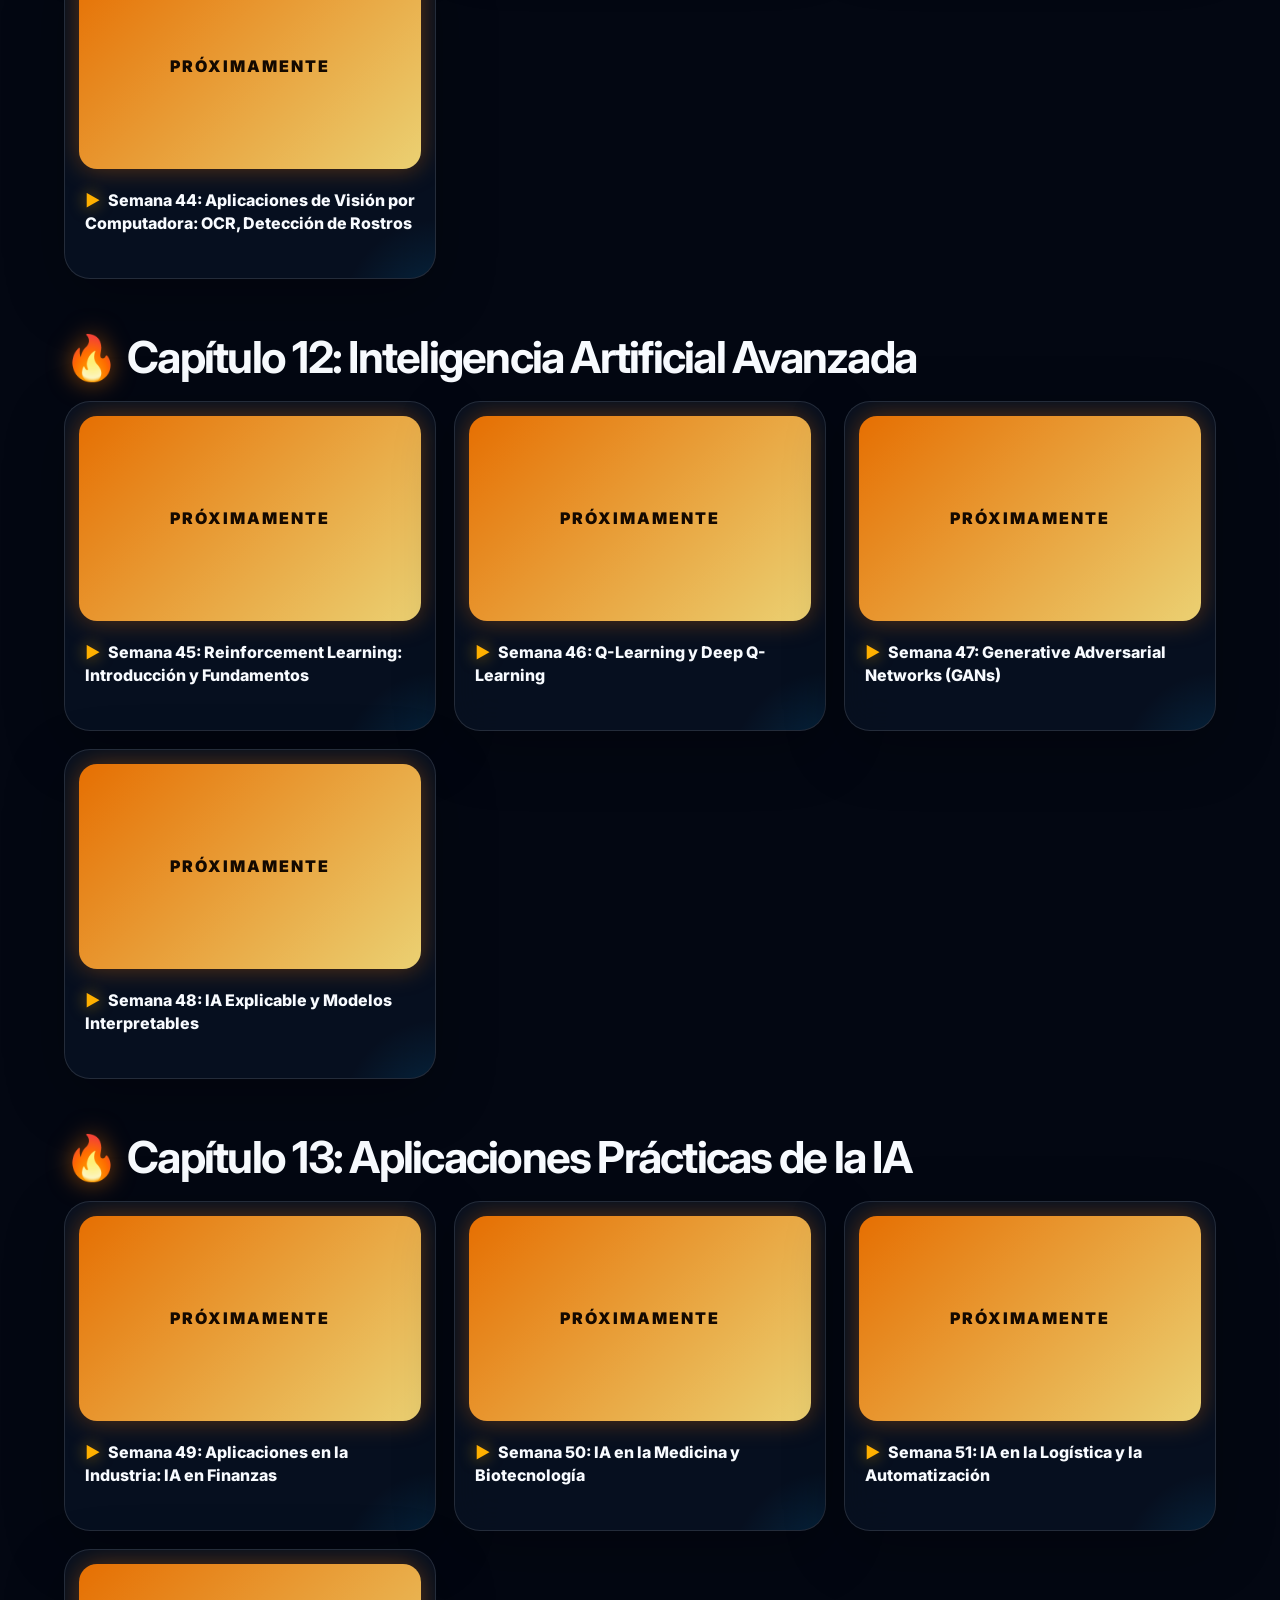
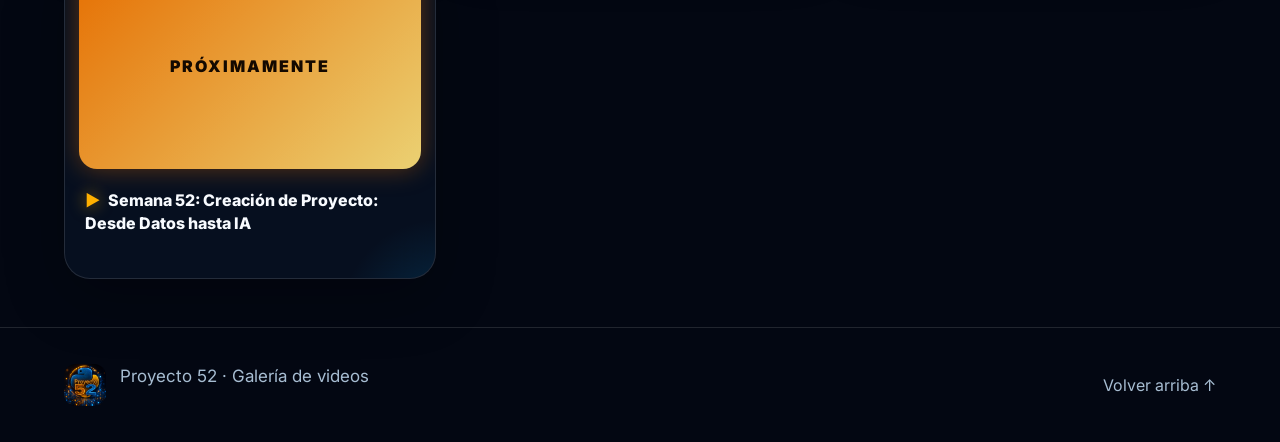
==== commit 915d65d1: "Update index.html" ====
--- a/galeria/index.html
+++ b/galeria/index.html
@@ -524,9 +524,8 @@
                 <iframe src="https://www.youtube.com/embed/sZDiN3--j8I" allowfullscreen></iframe>
                 <p class="video-title">Semana 41: Introducción a la Visión por Computadora</p>
             </div>
-            <div class="video">
-                <iframe src="https://www.youtube.com/embed/VIDEO_ID1" allowfullscreen></iframe>
-                <div class="overlay">Próximamente</div>
+            <div class="video habilitado">
+                <iframe src="https://www.youtube.com/embed/H3PRHpNC1lQ" allowfullscreen></iframe>
                 <p class="video-title">Semana 42: Procesamiento de Imágenes con OpenCV</p>
             </div>
             <div class="video">
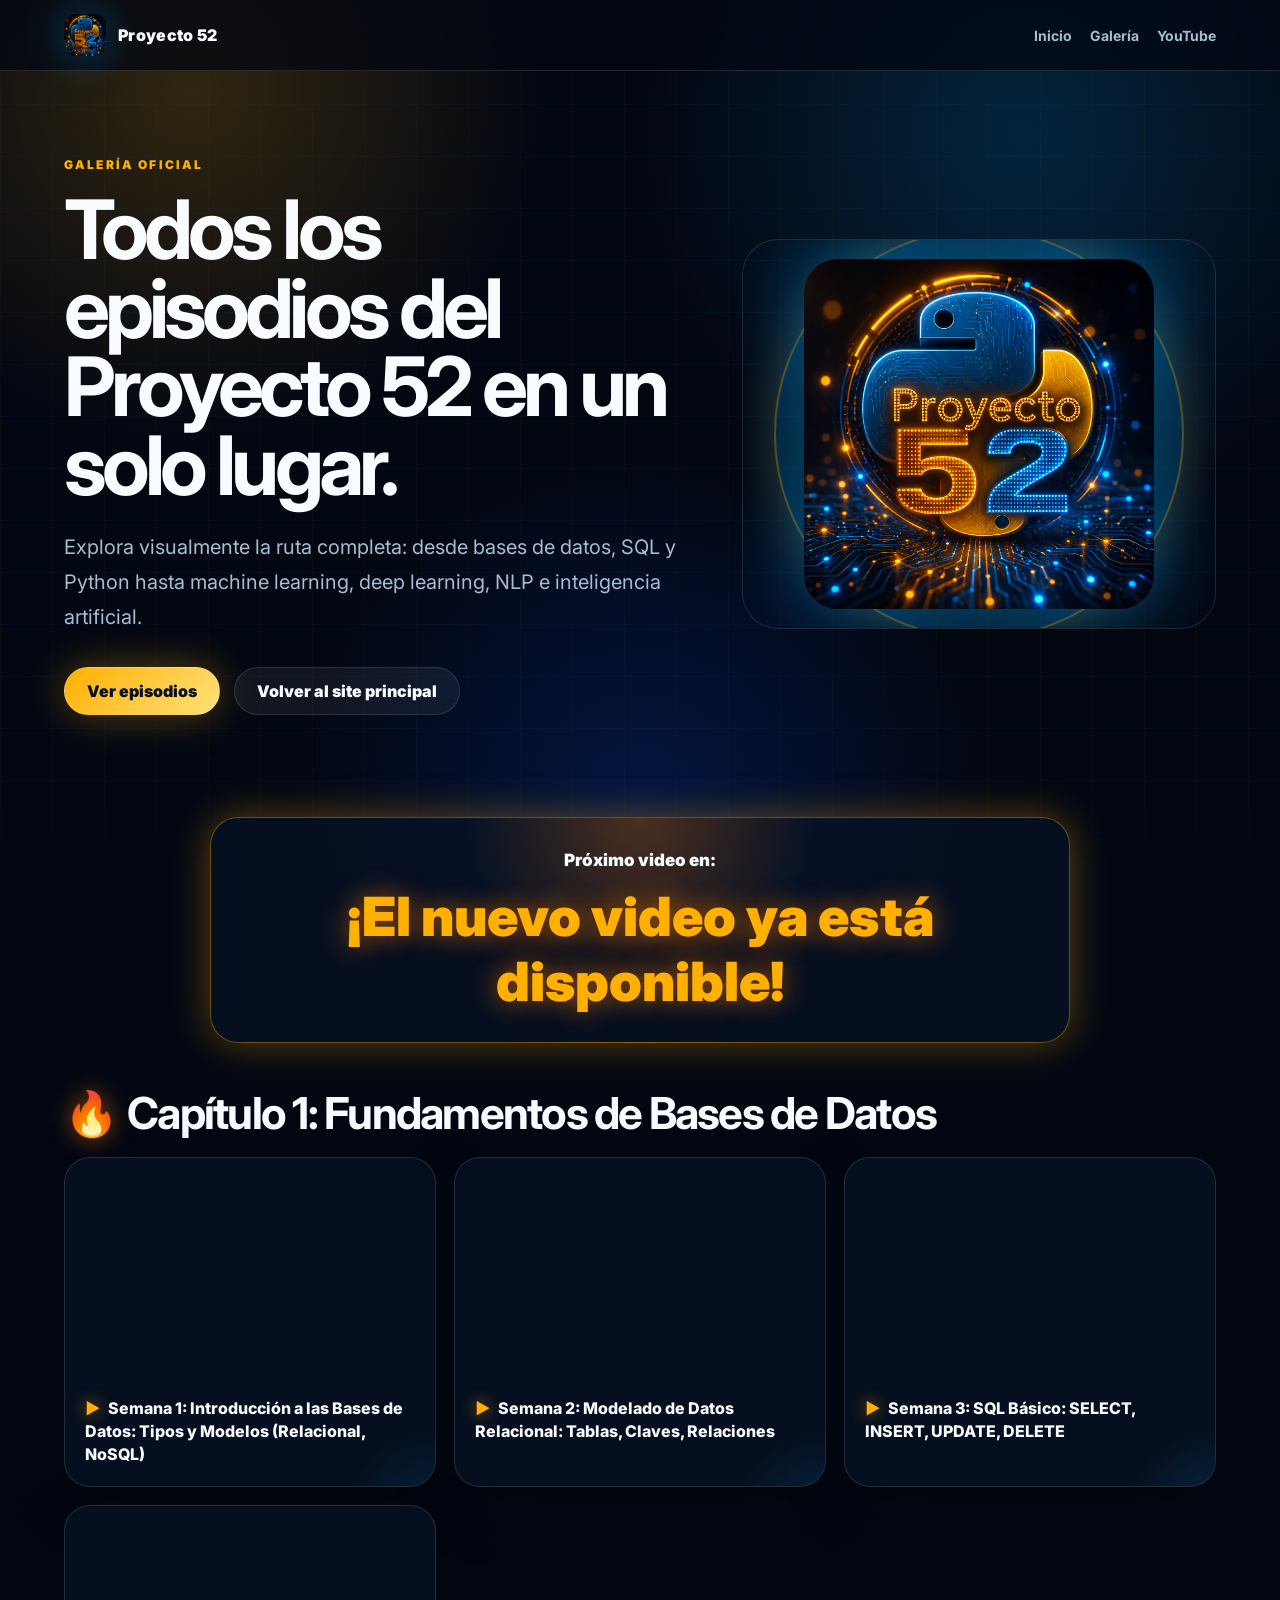
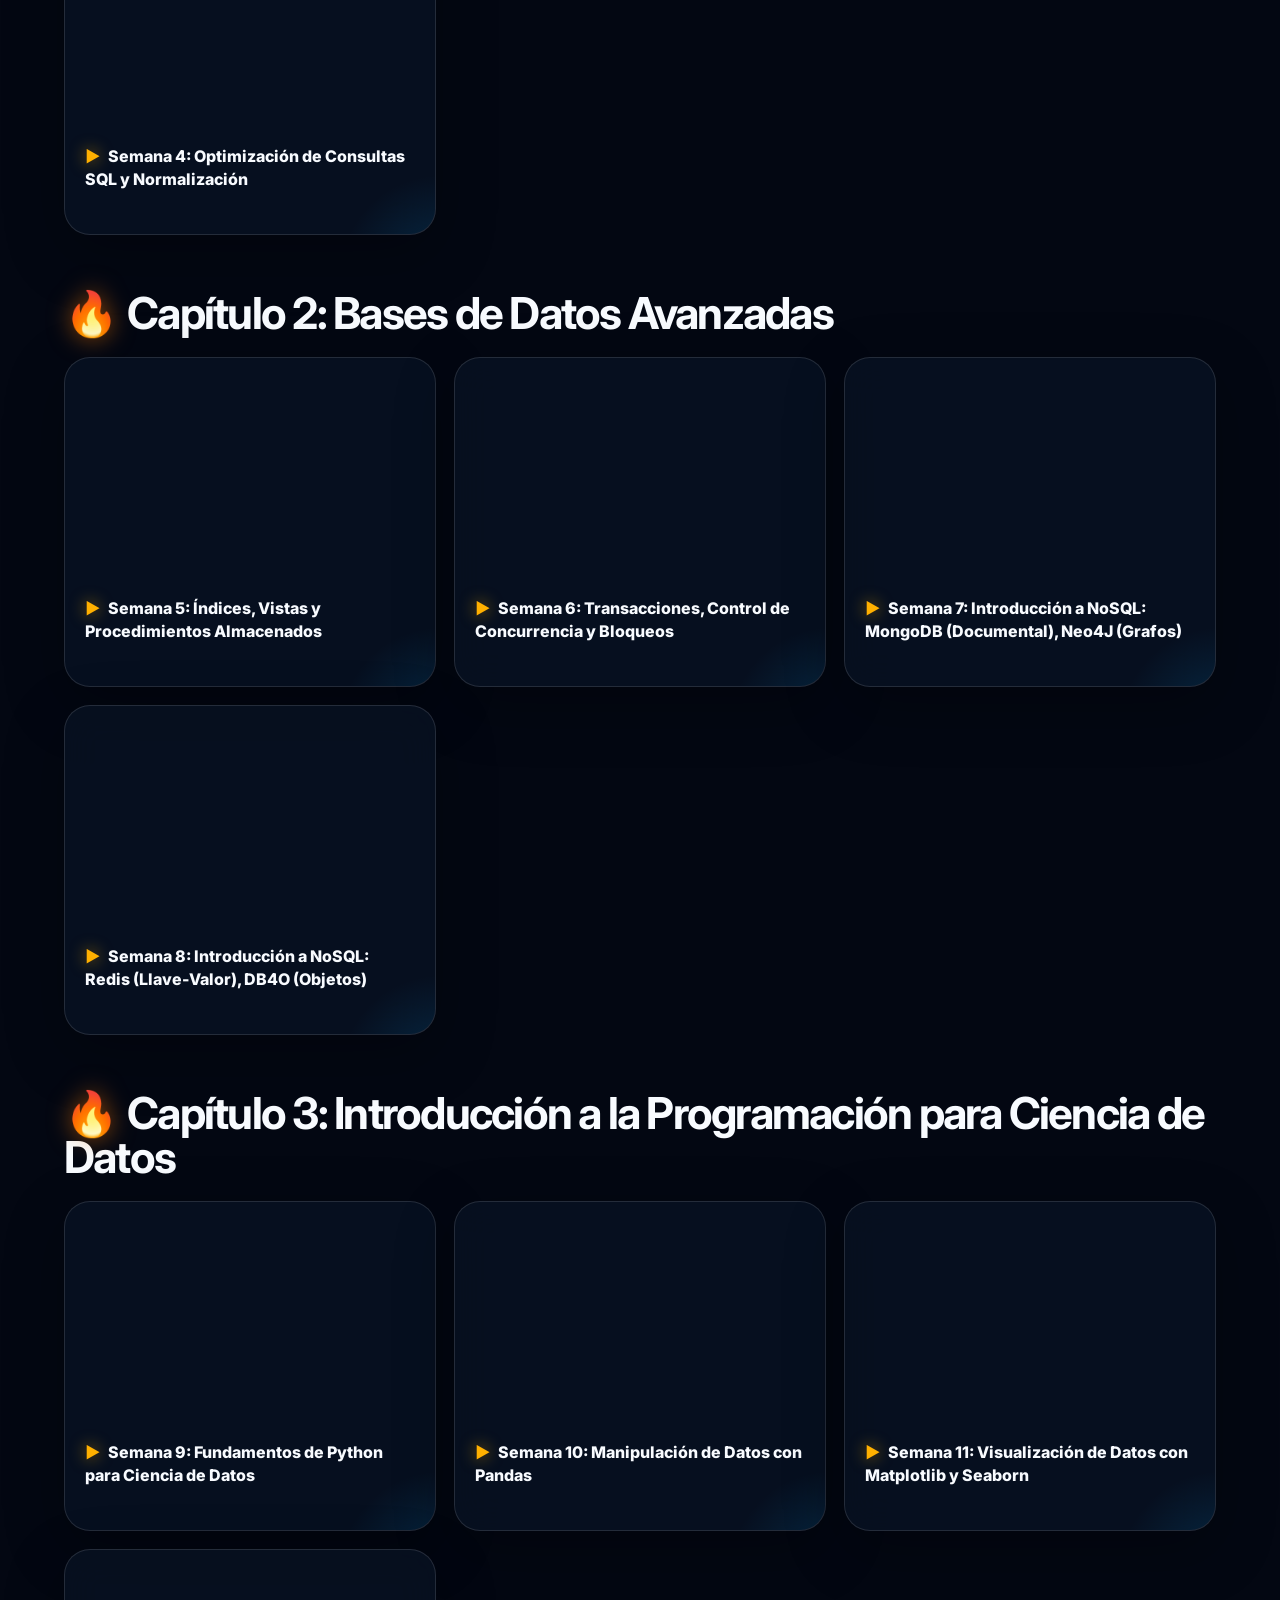
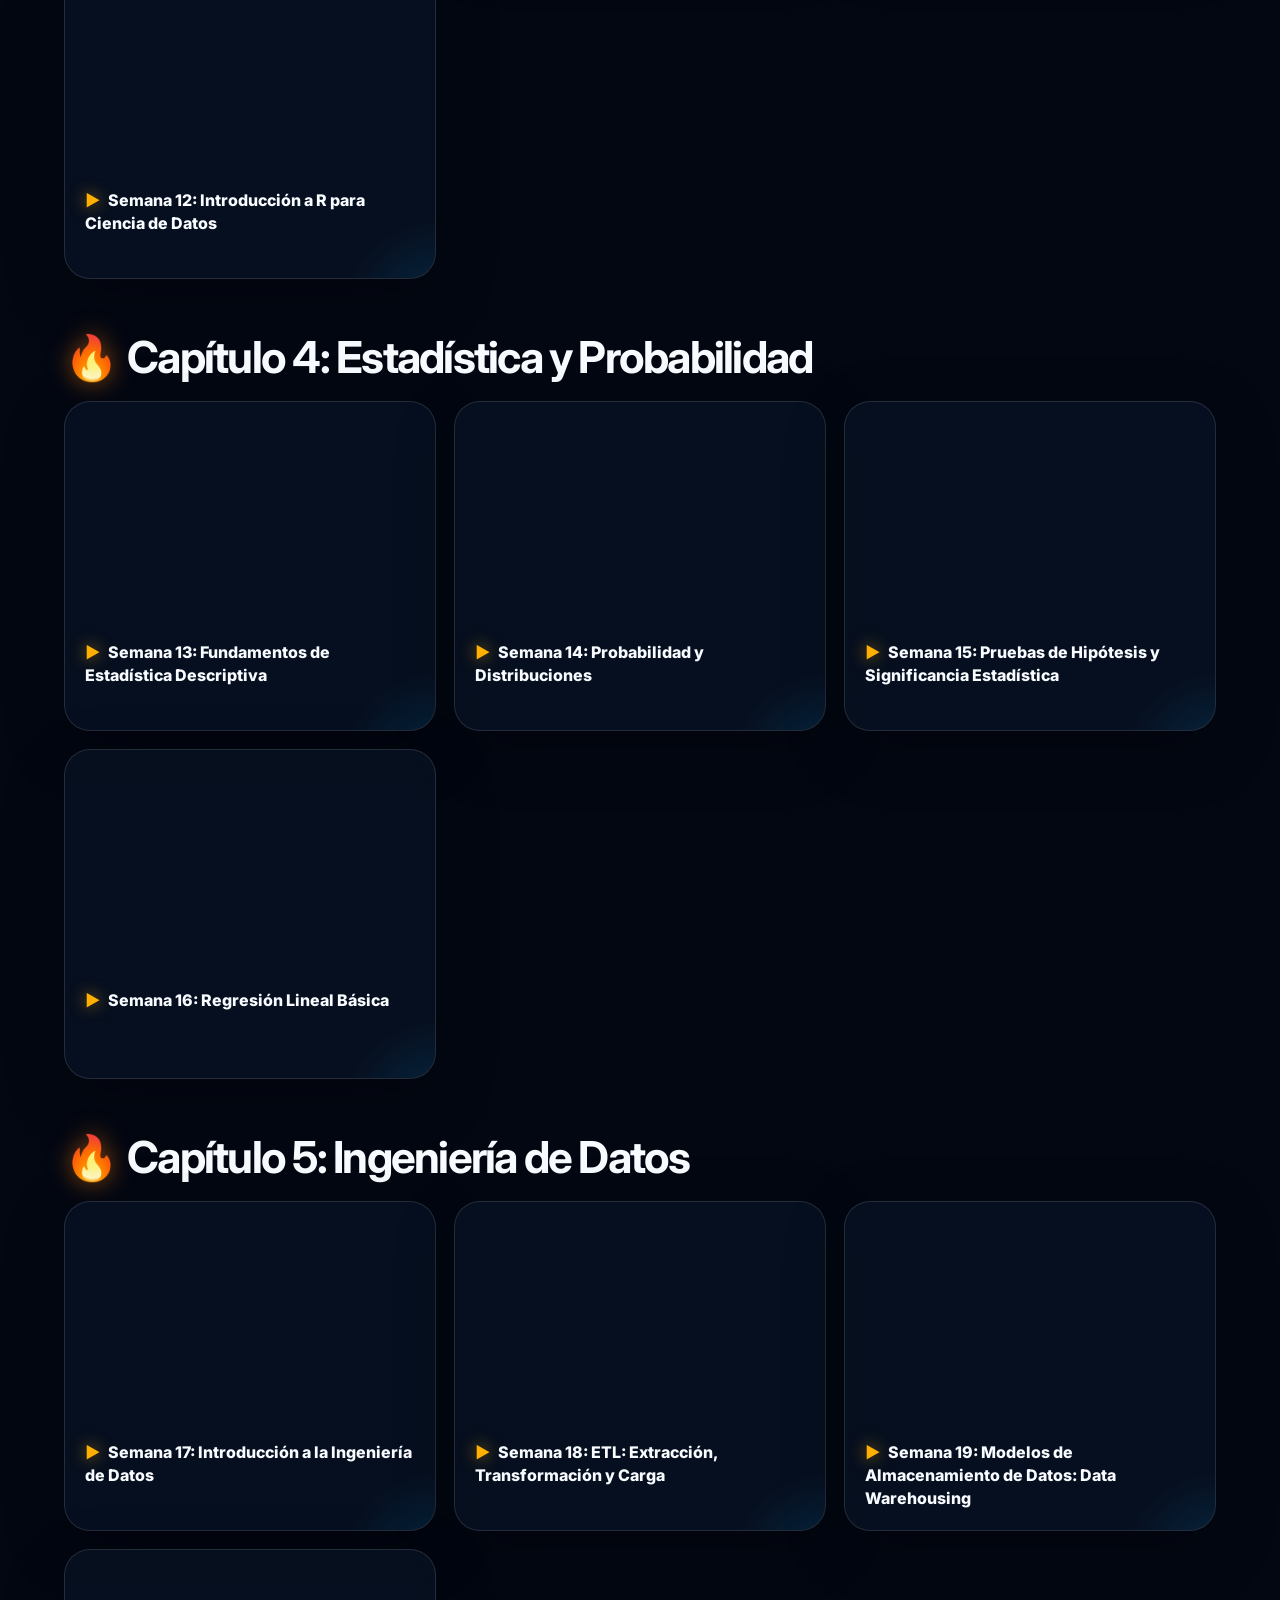
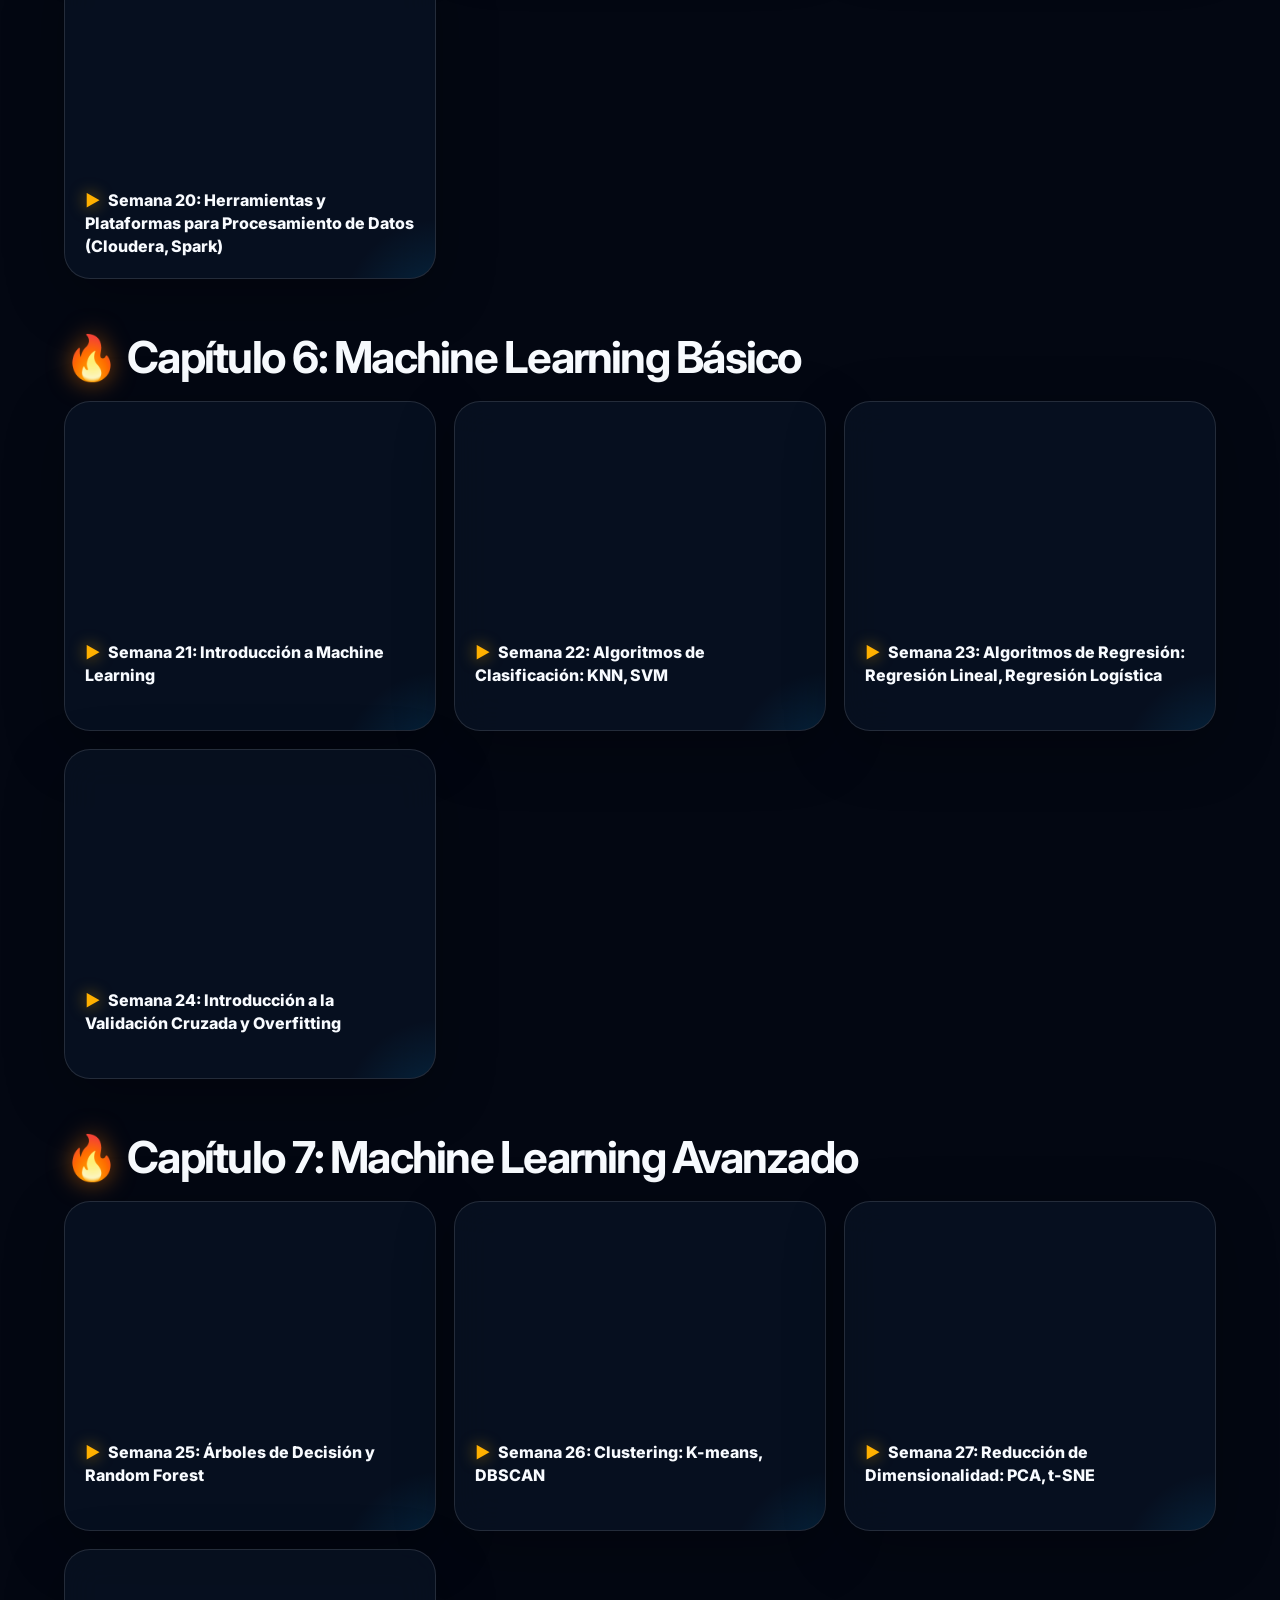
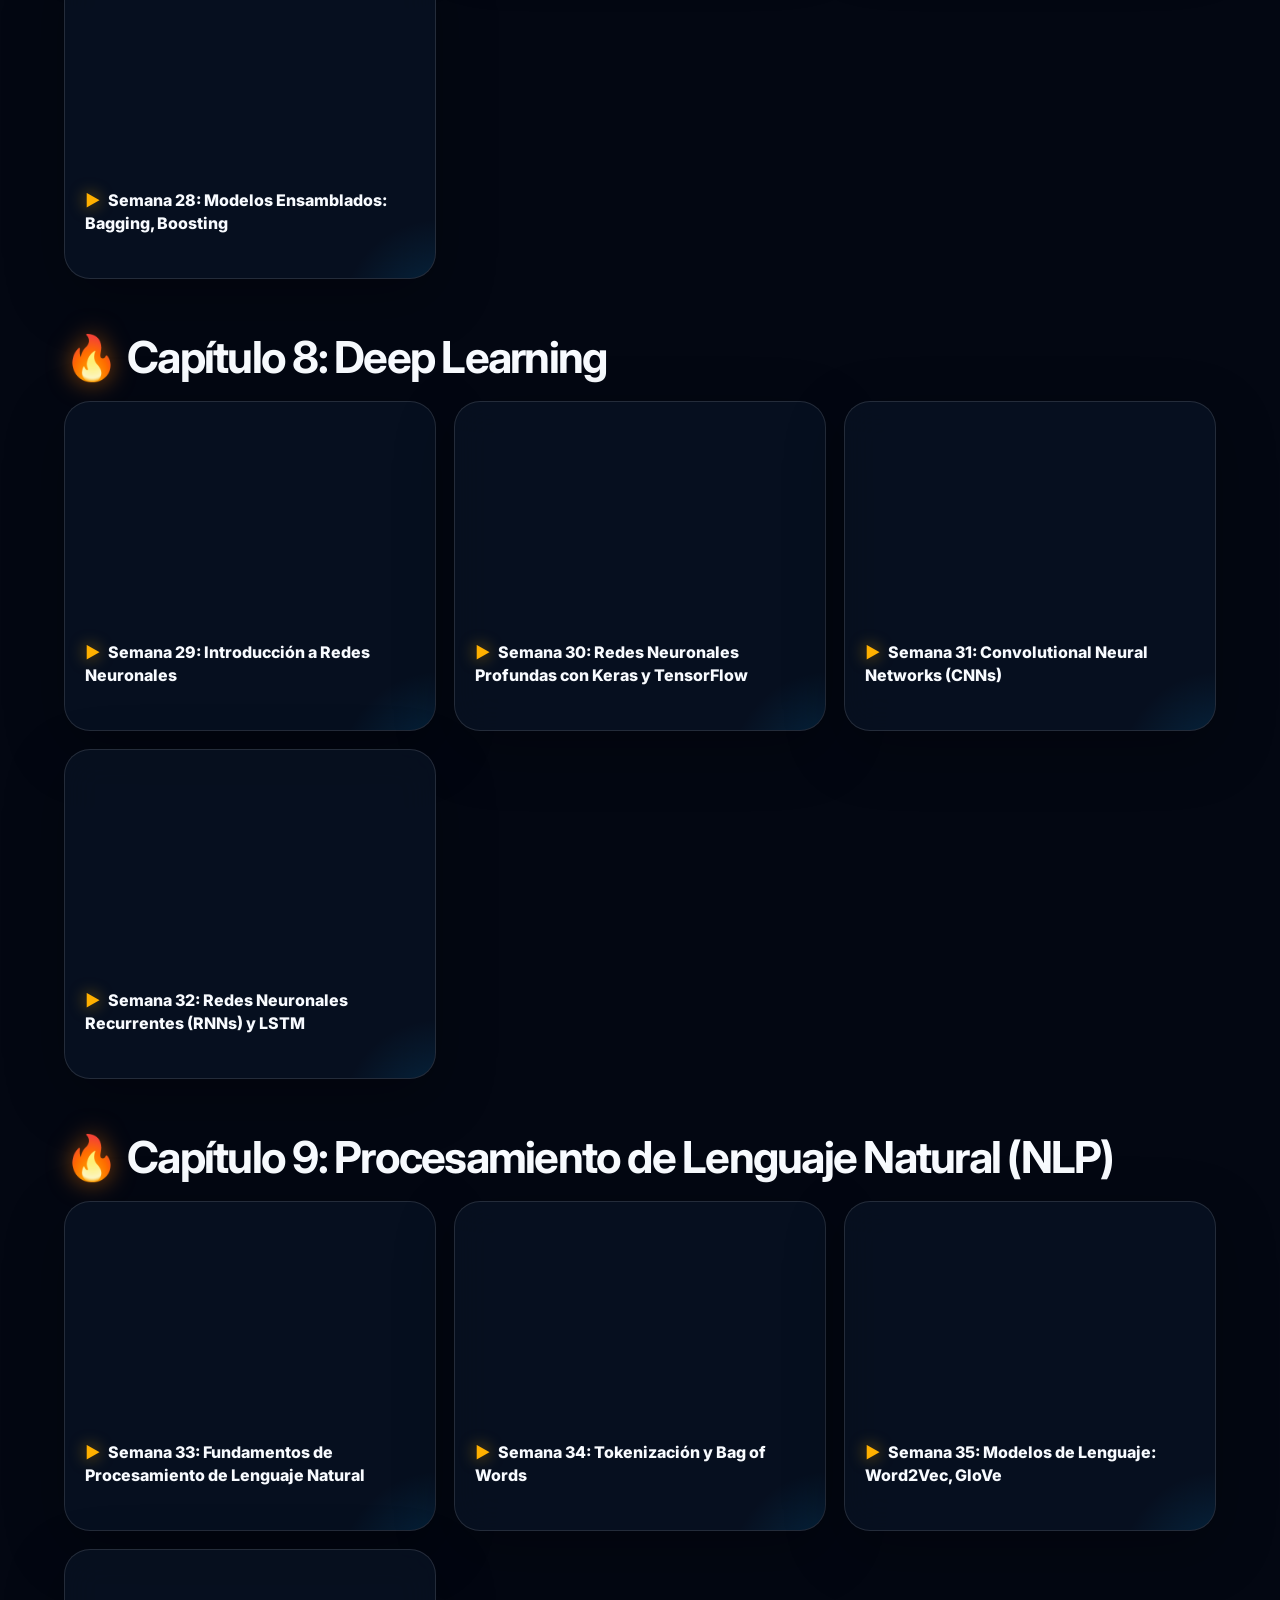
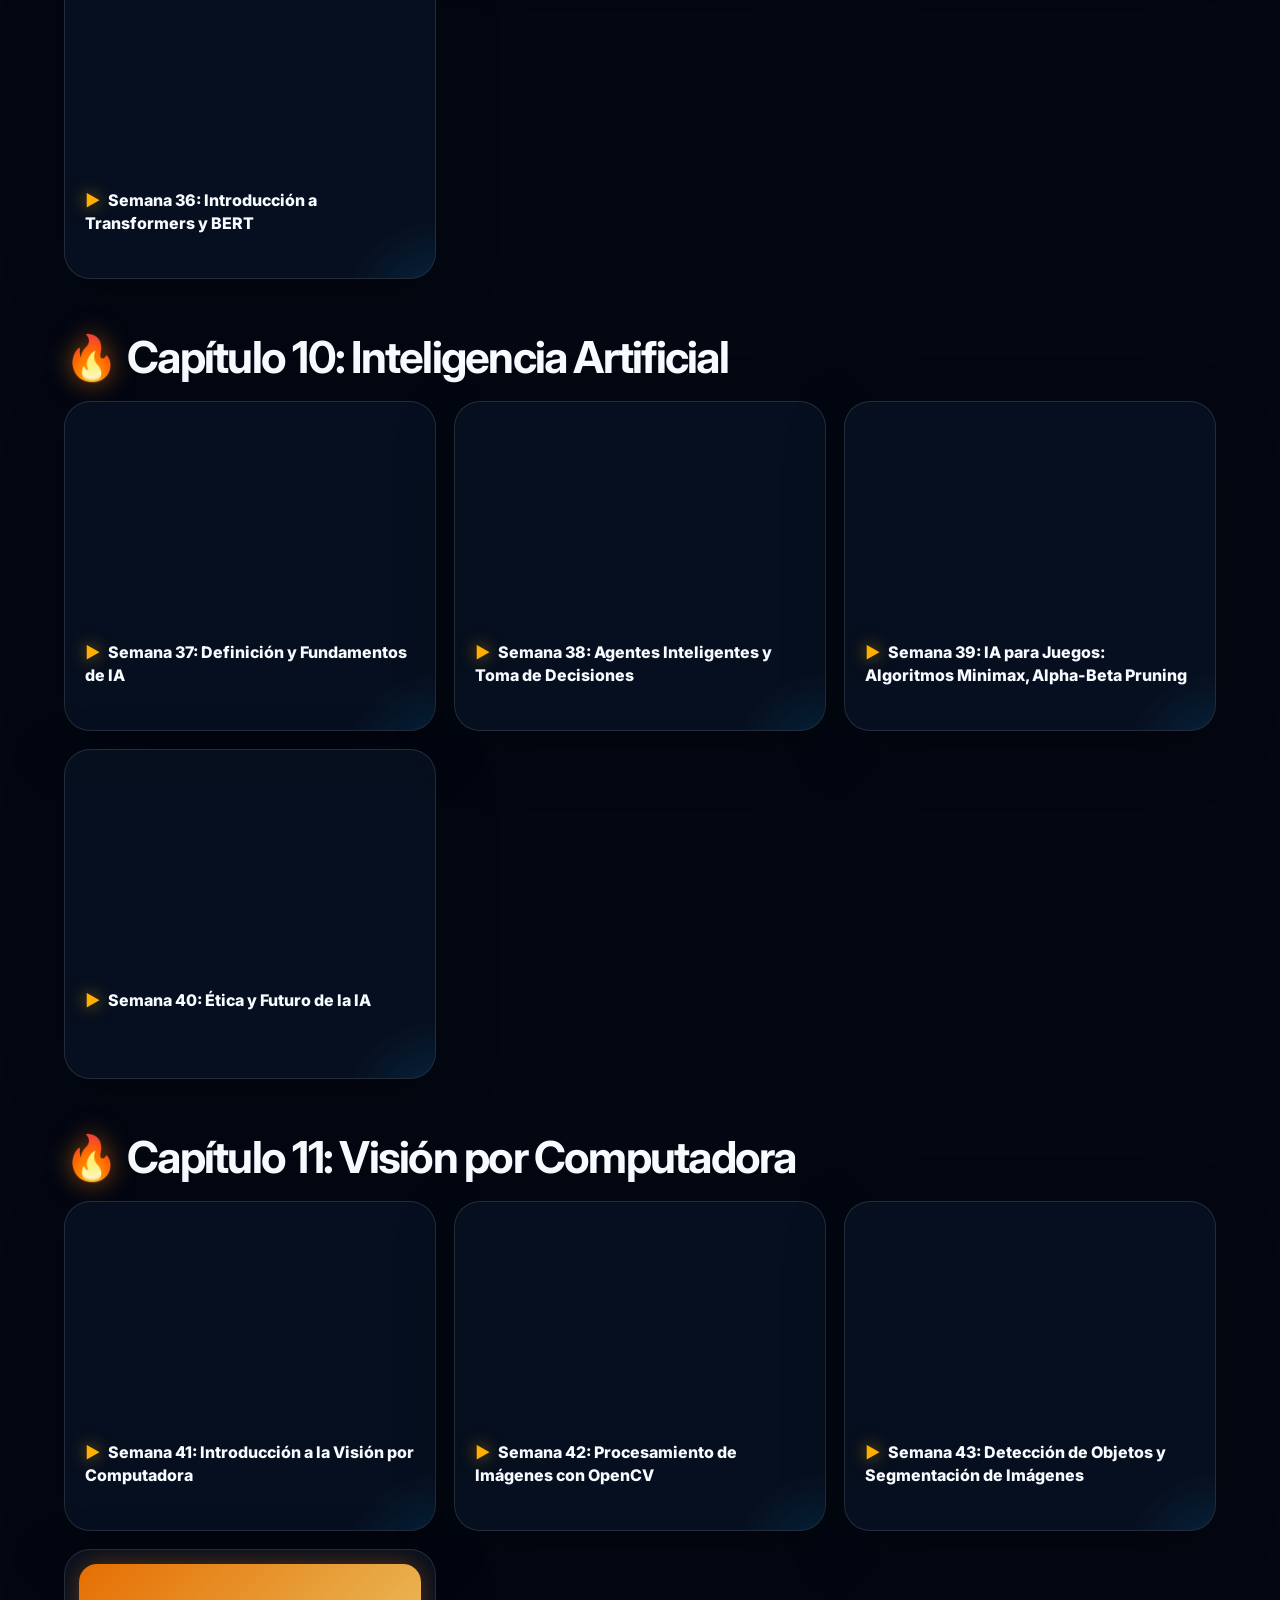
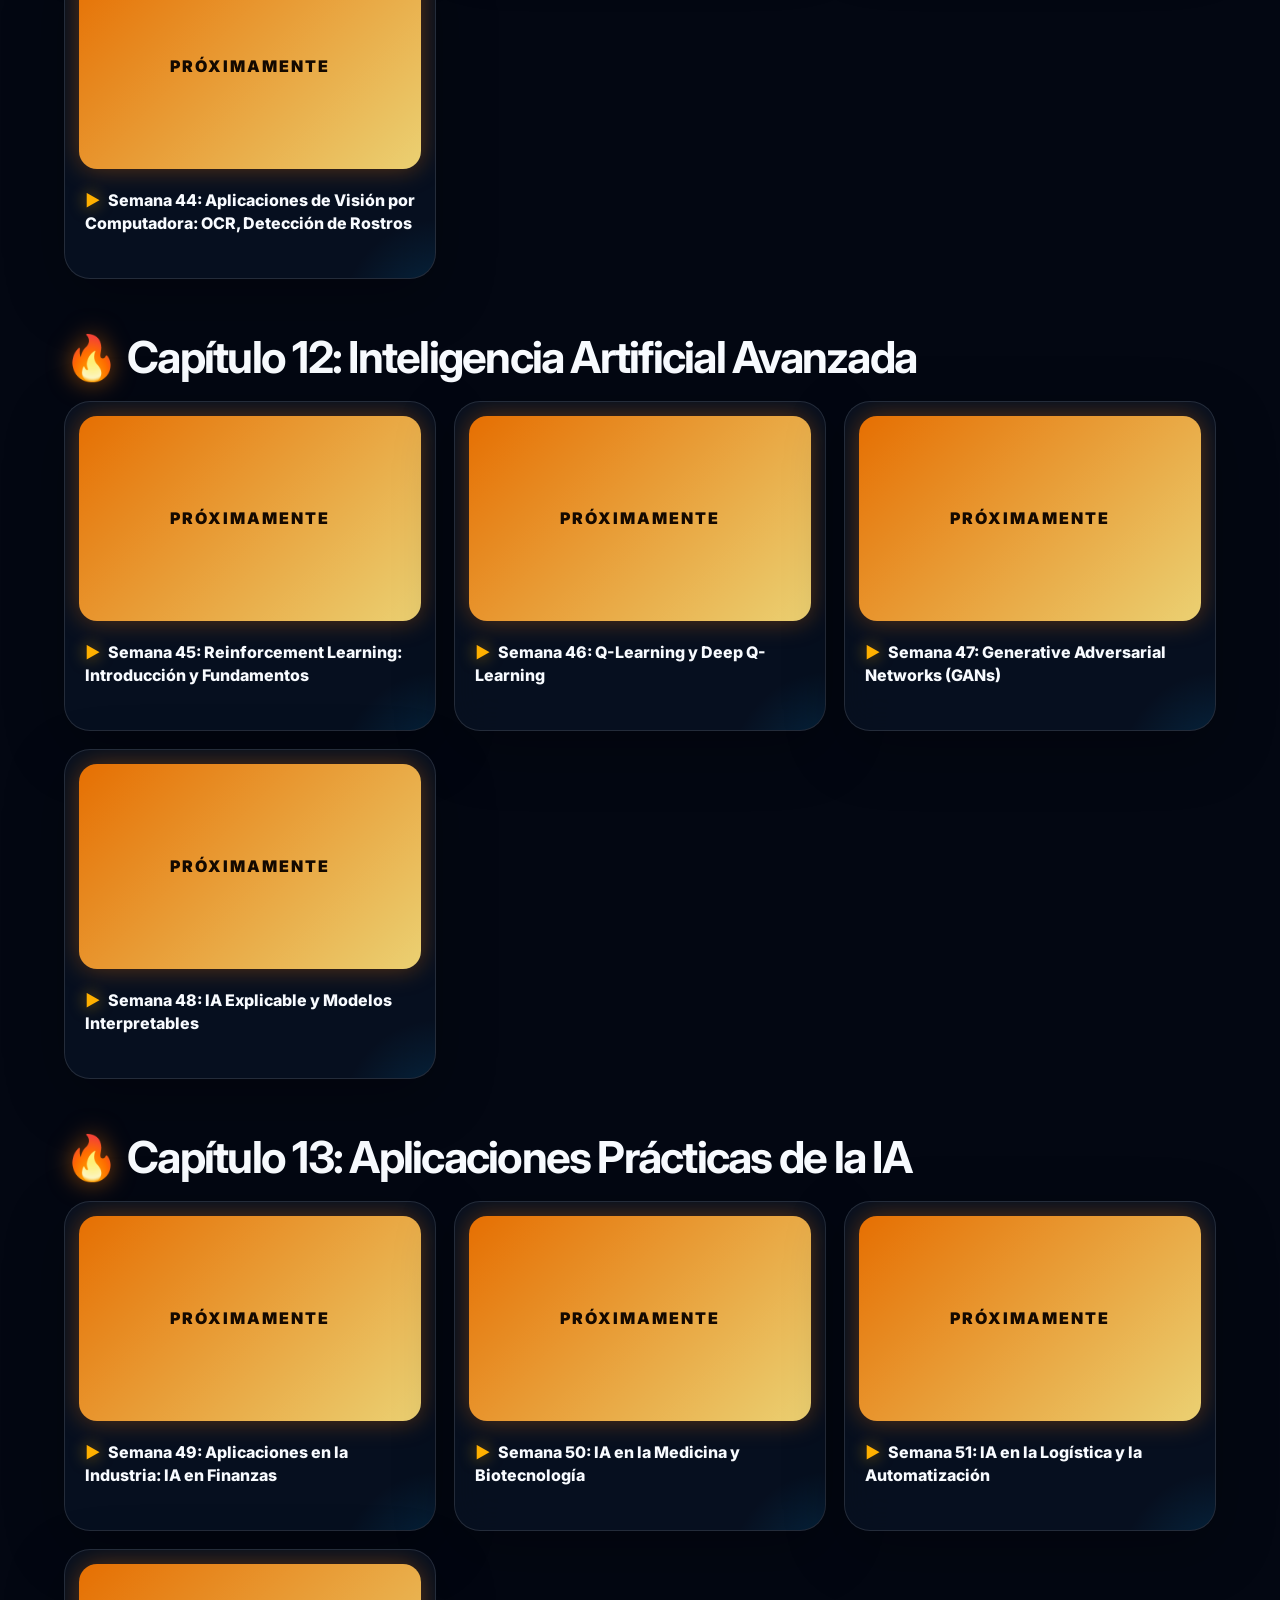
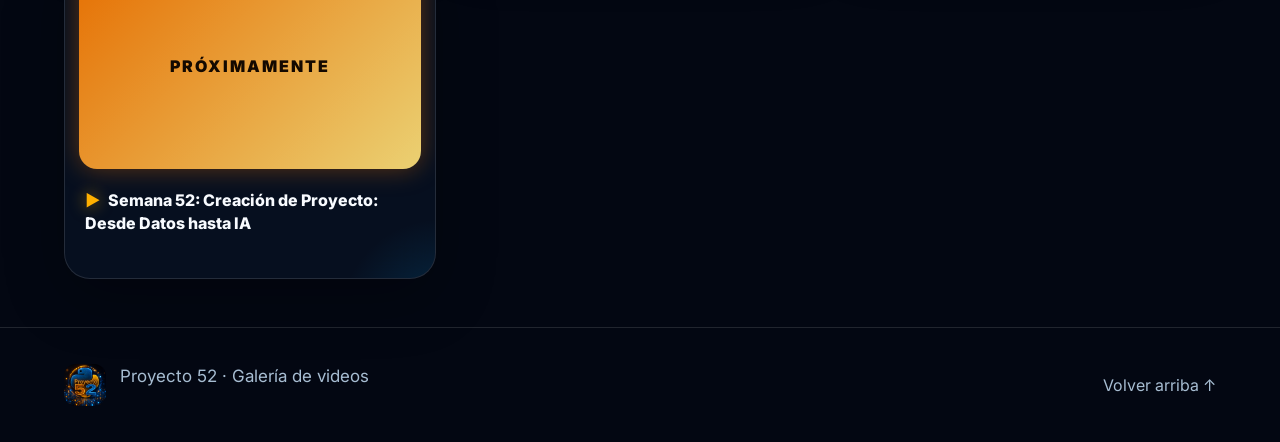
==== commit 78103c1f: "Update index.html" ====
--- a/galeria/index.html
+++ b/galeria/index.html
@@ -528,9 +528,8 @@
                 <iframe src="https://www.youtube.com/embed/H3PRHpNC1lQ" allowfullscreen></iframe>
                 <p class="video-title">Semana 42: Procesamiento de Imágenes con OpenCV</p>
             </div>
-            <div class="video">
-                <iframe src="https://www.youtube.com/embed/VIDEO_ID1" allowfullscreen></iframe>
-                <div class="overlay">Próximamente</div>
+            <div class="video habilitado">
+                <iframe src="https://www.youtube.com/embed/L2q6iJ9tDMQ" allowfullscreen></iframe>
                 <p class="video-title">Semana 43: Detección de Objetos y Segmentación de Imágenes</p>
             </div>
             <div class="video">
